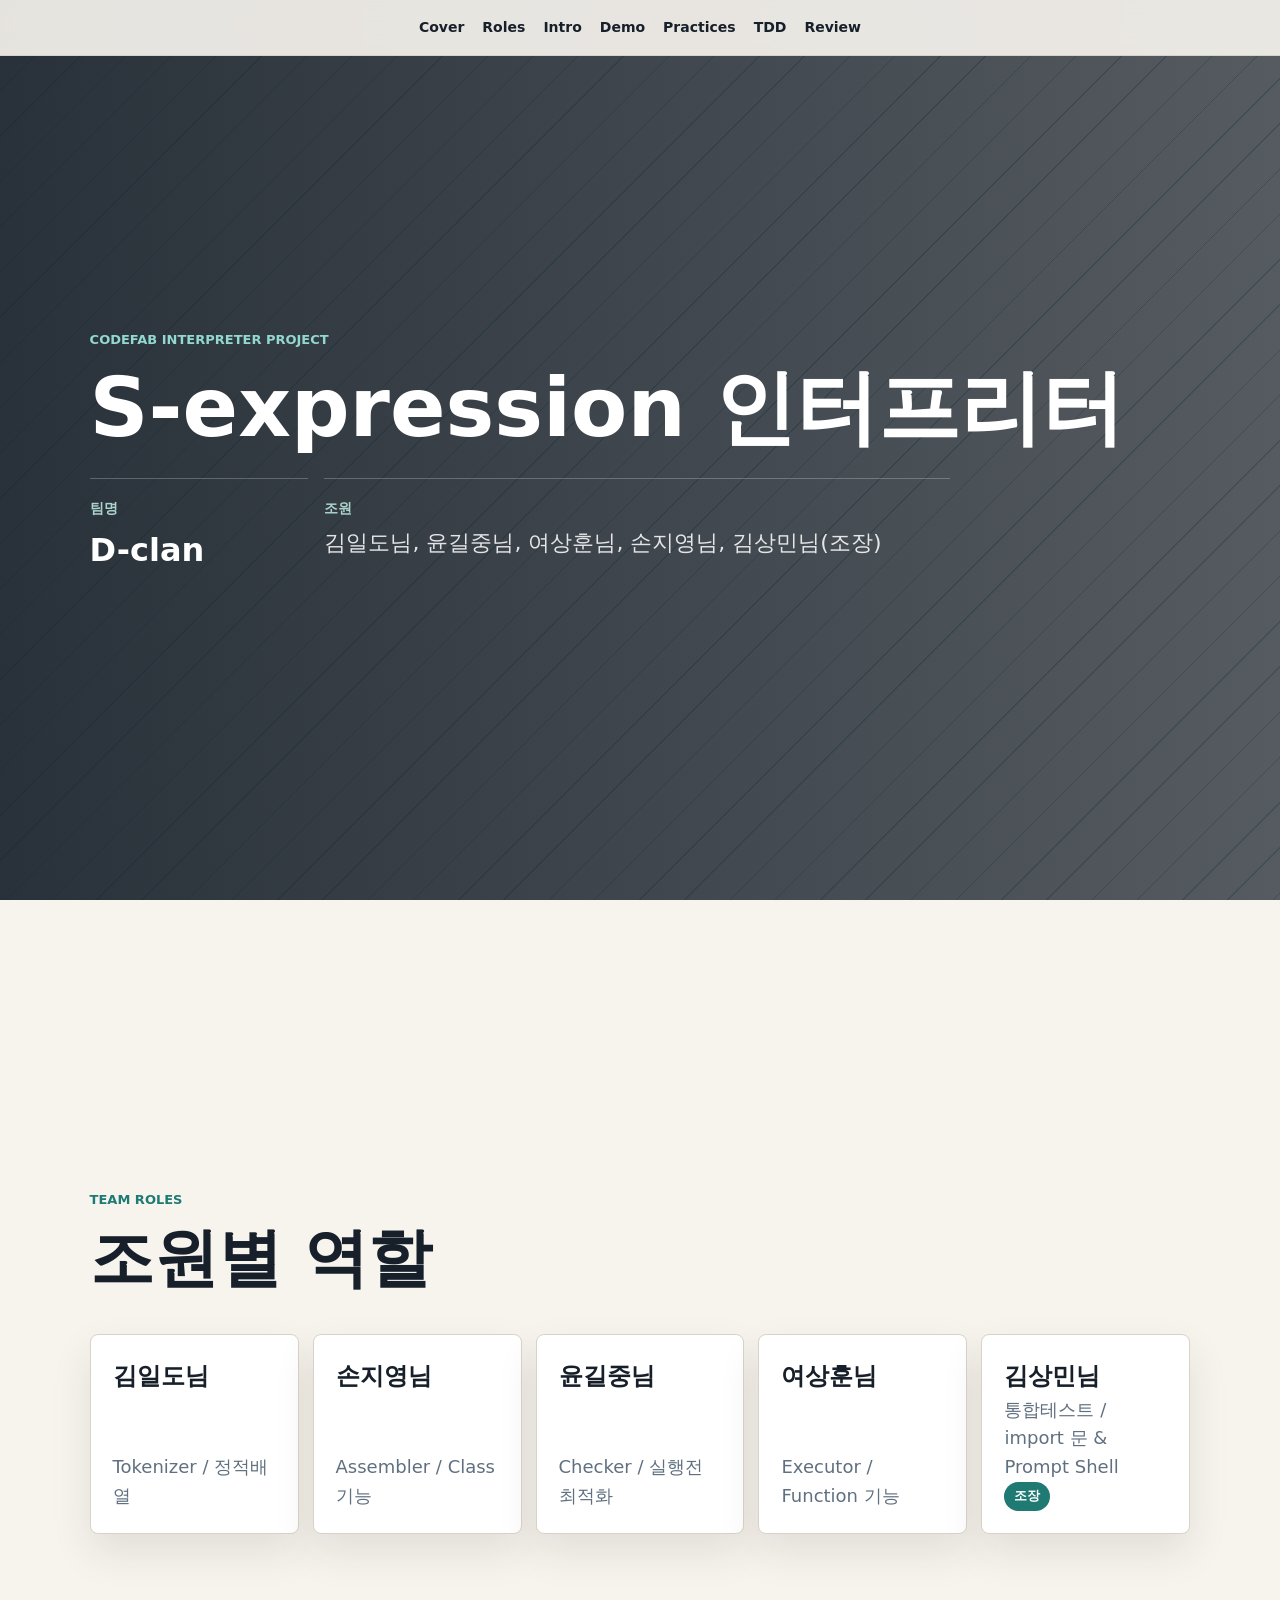
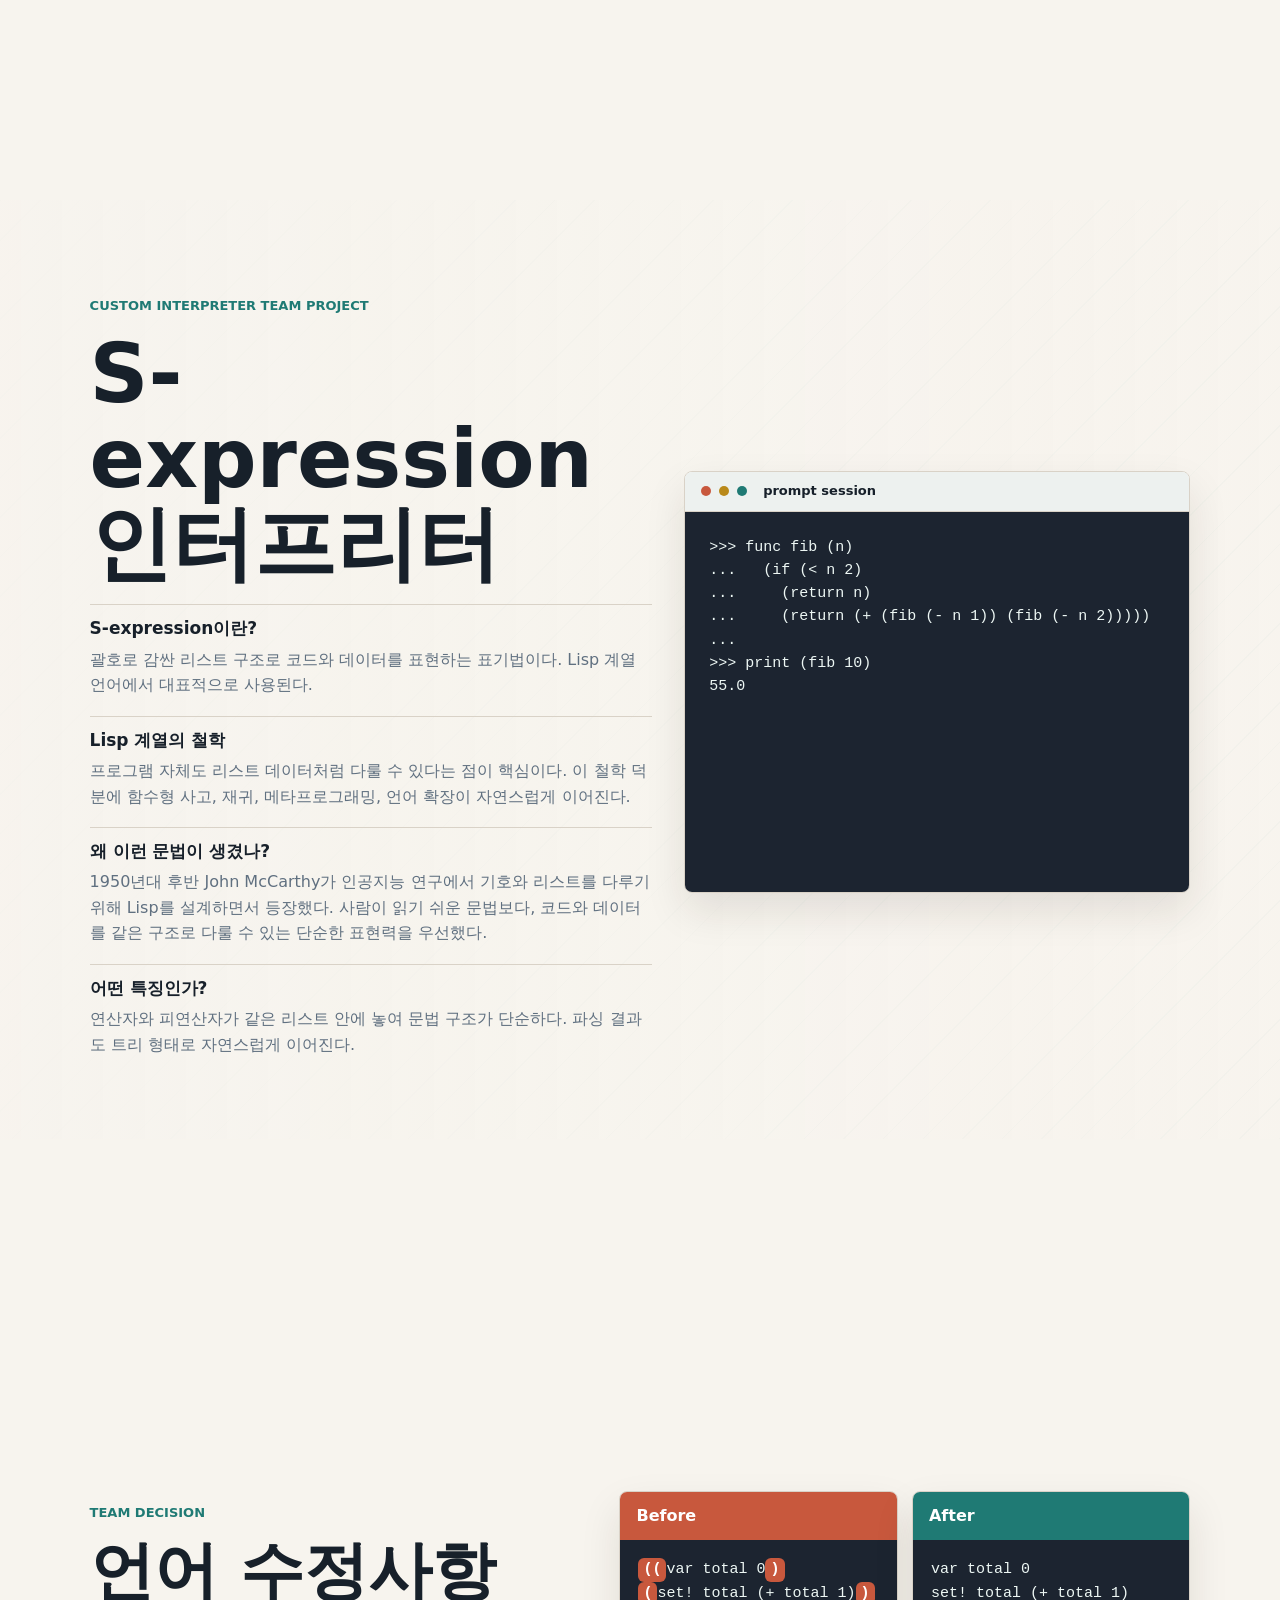
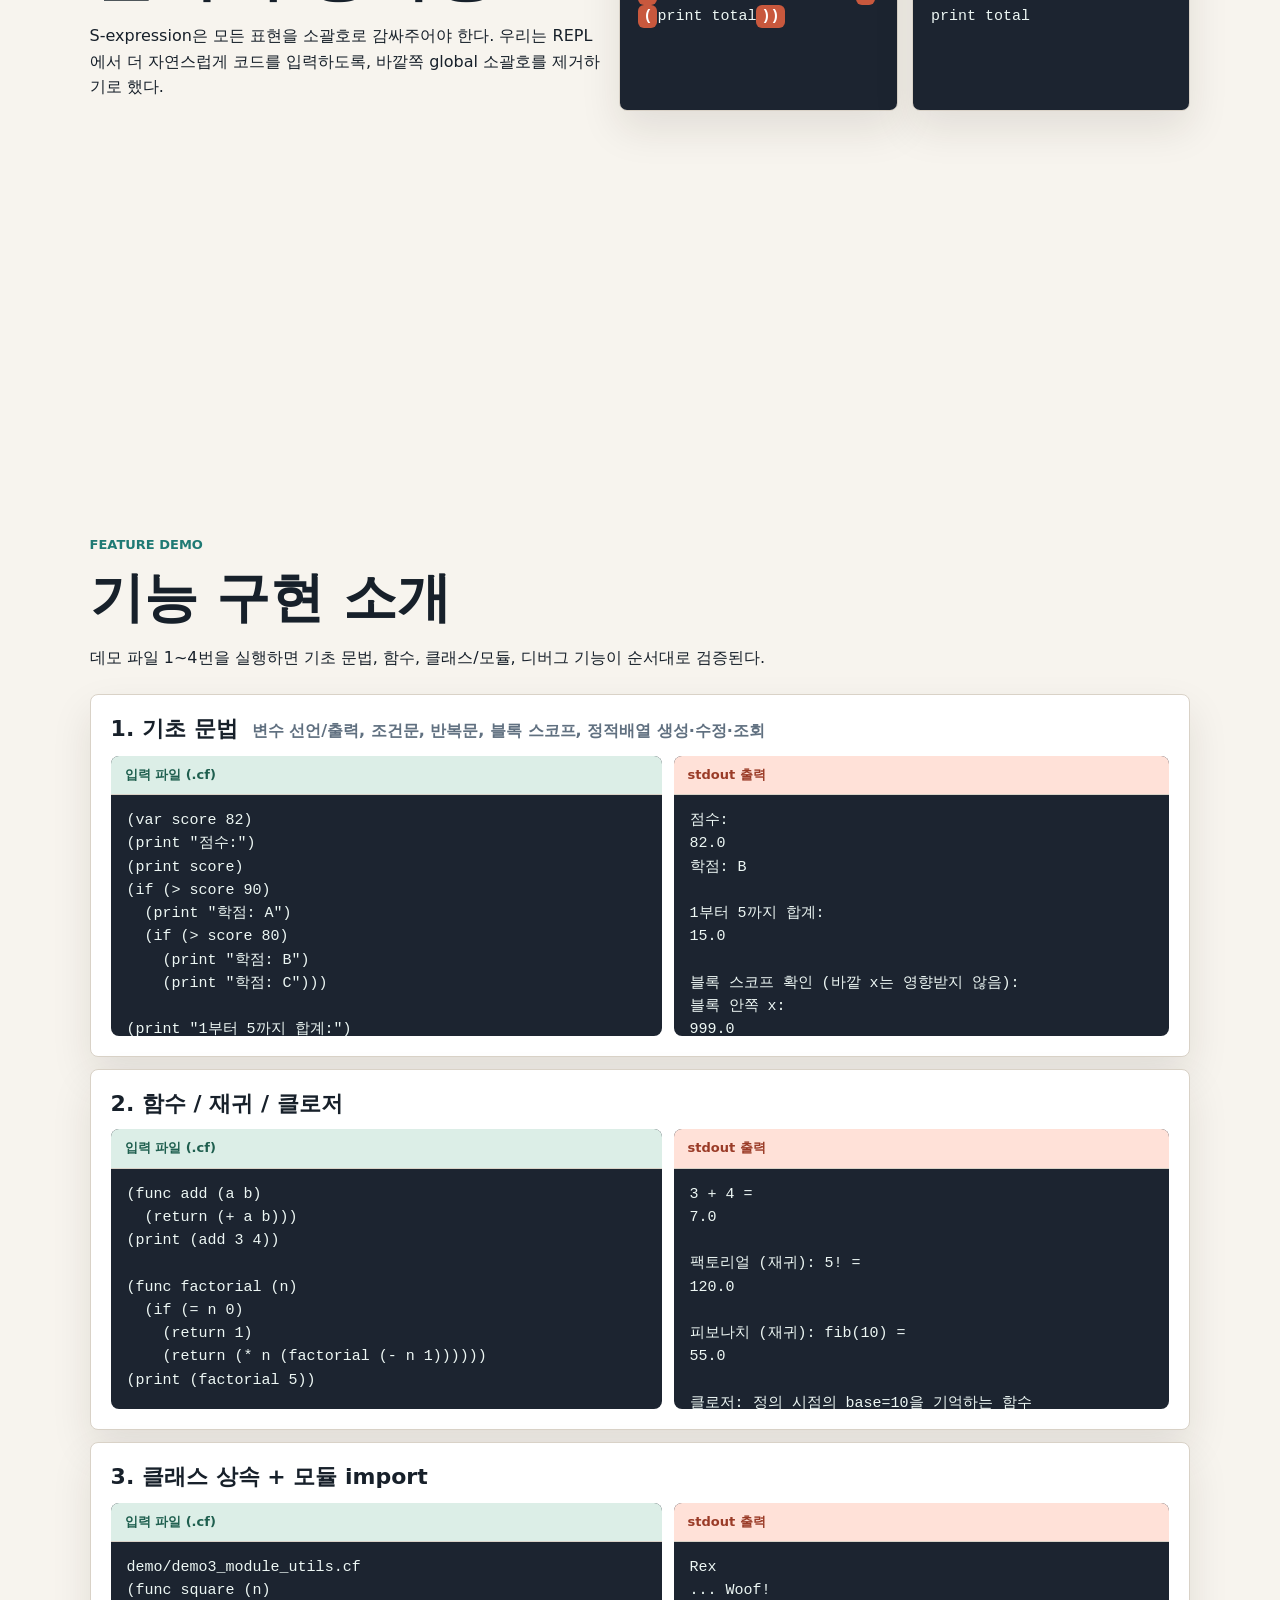
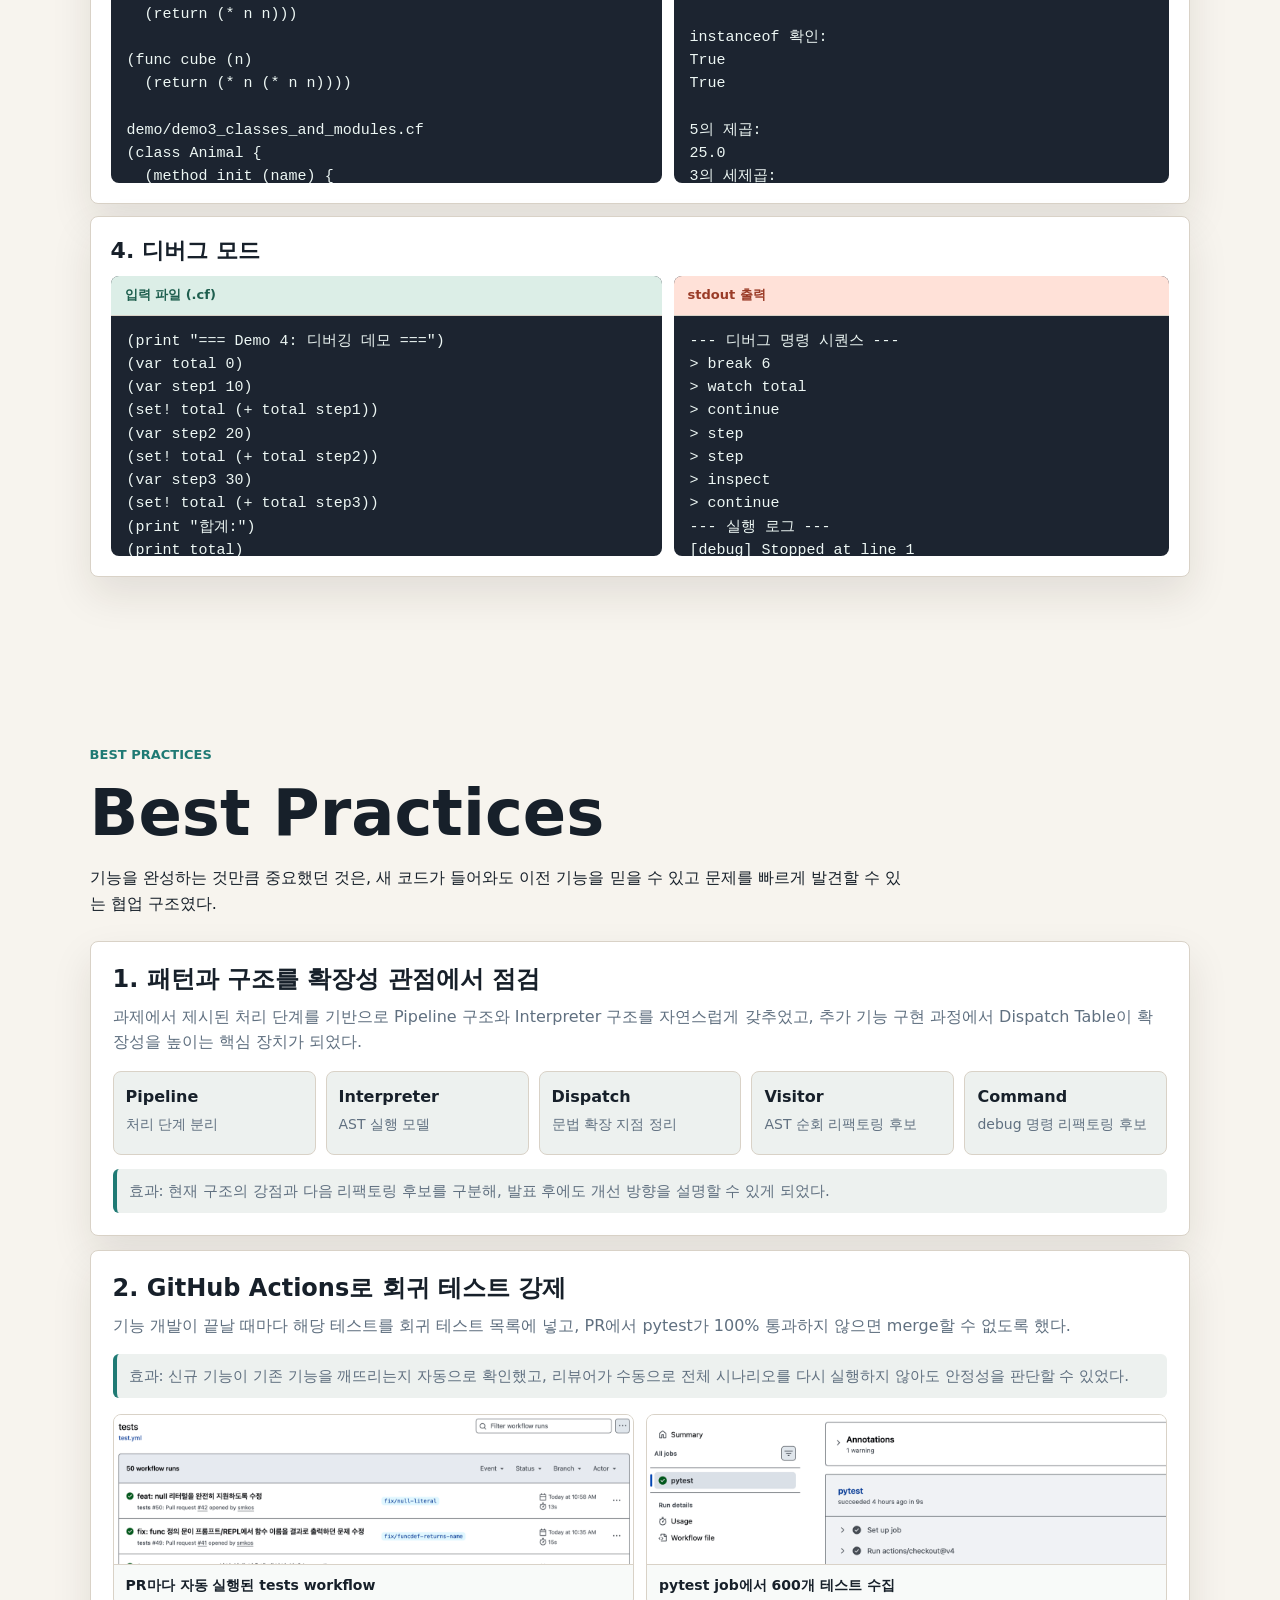
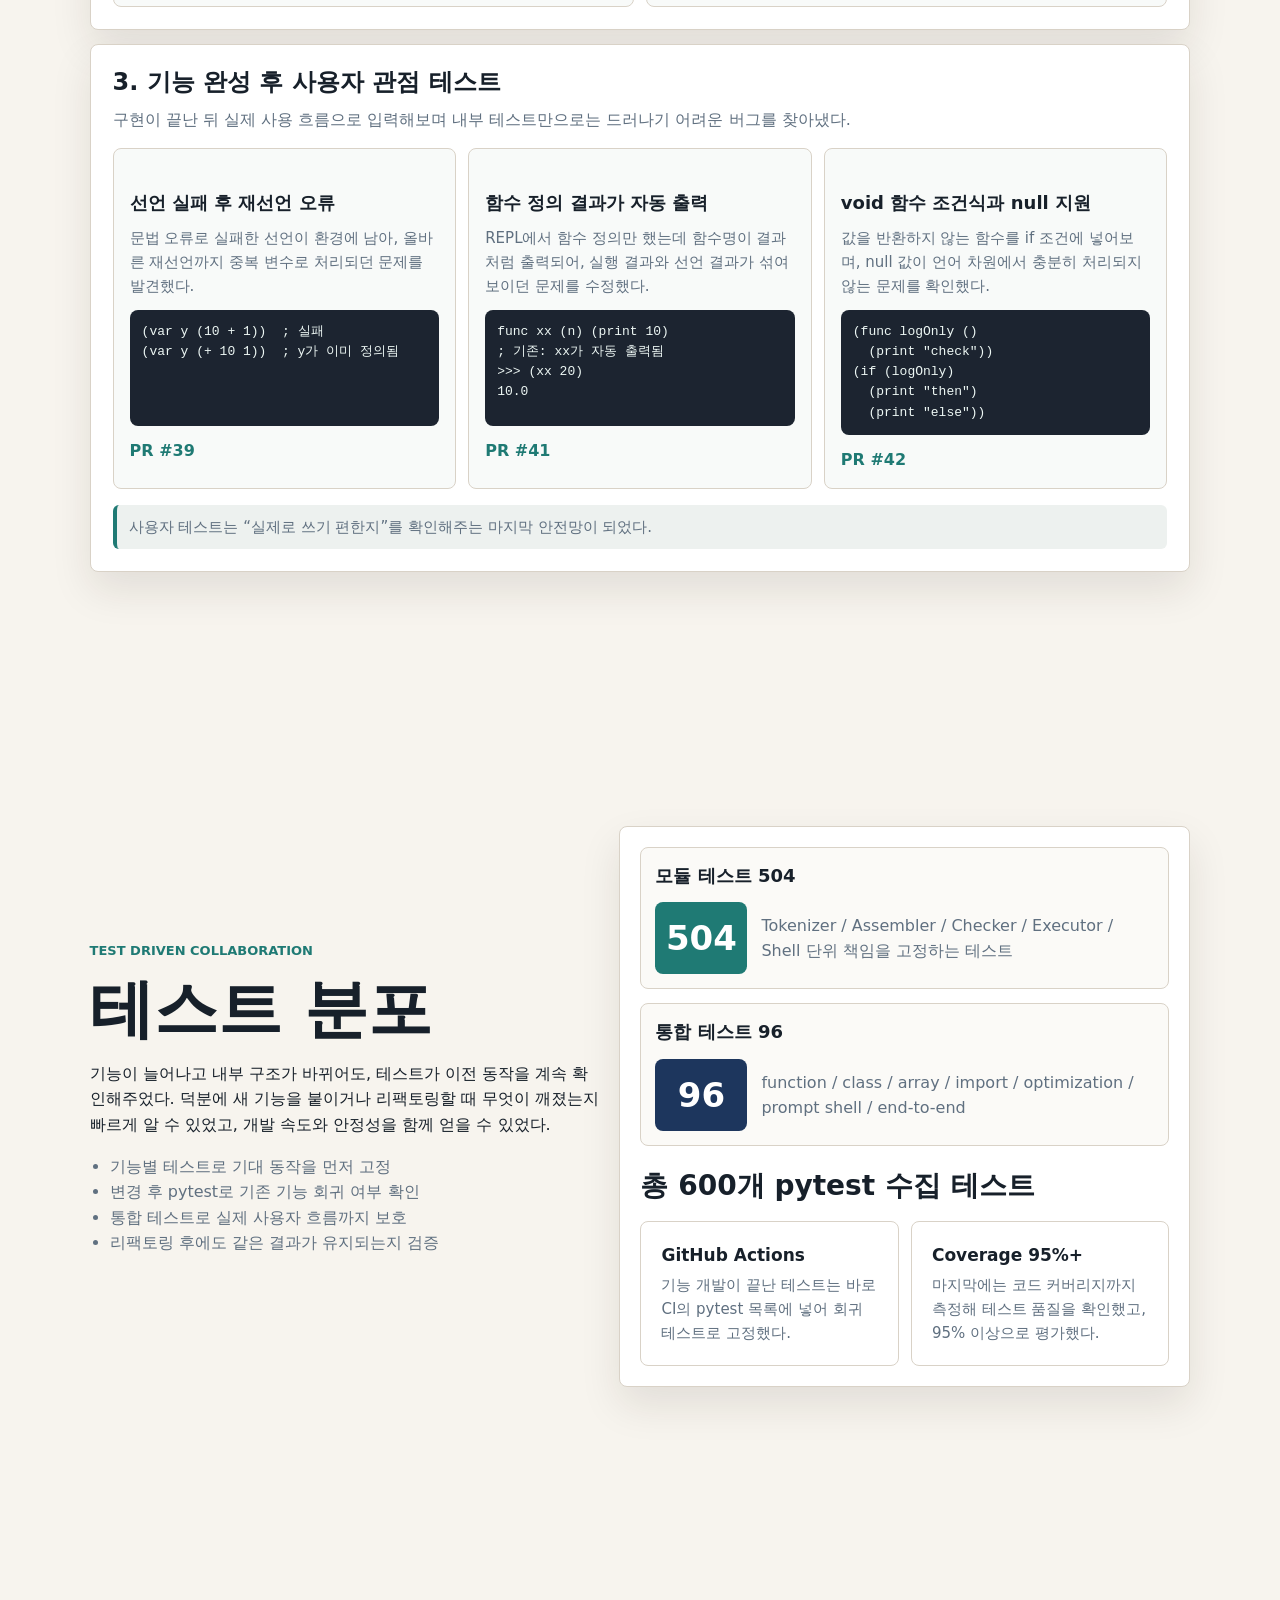
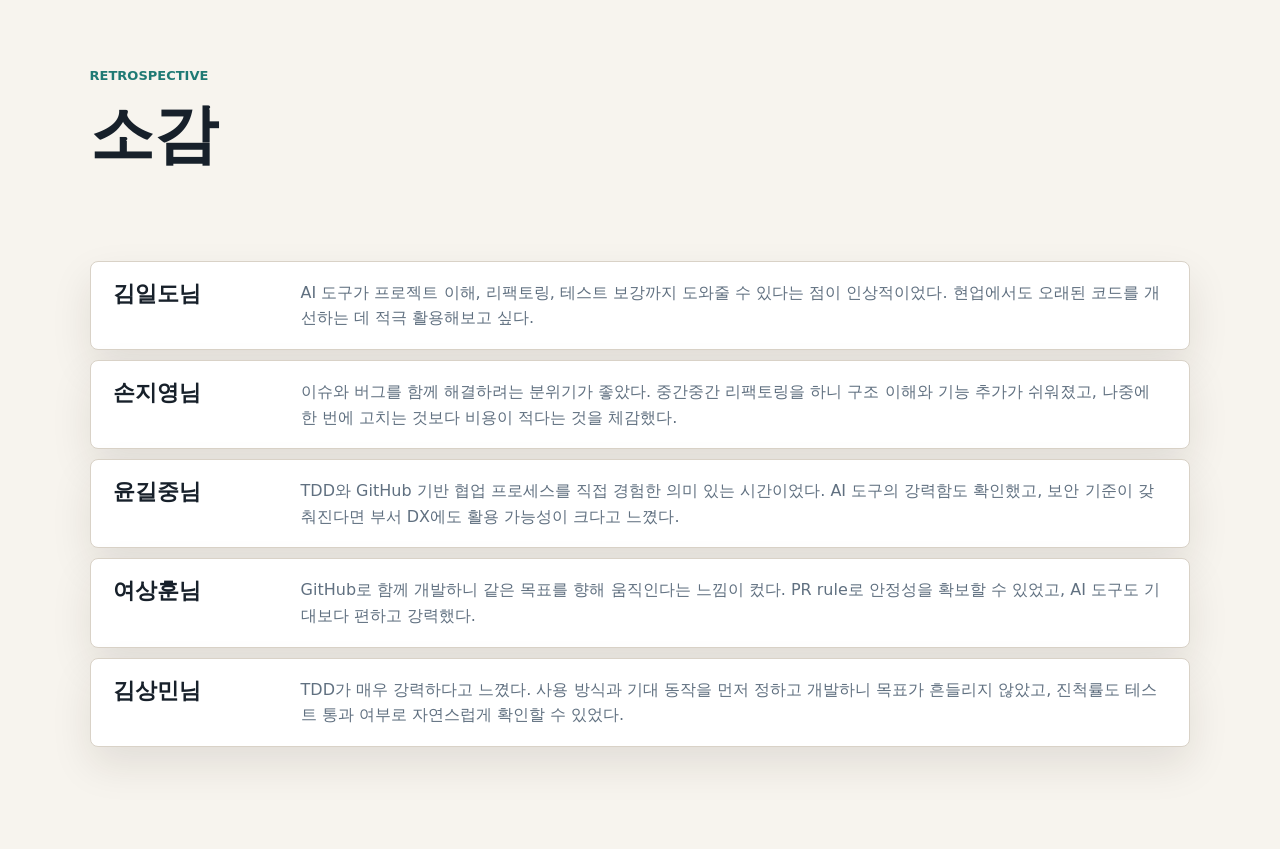
==== docs/index.html @ 7279cc41 "BP 3번. 사용자 테스트 내용 업데이트" ====
<!doctype html>
<html lang="ko">
  <head>
    <meta charset="utf-8" />
    <meta name="viewport" content="width=device-width, initial-scale=1" />
    <title>S-expression 인터프리터</title>
    <link rel="stylesheet" href="./styles.css" />
  </head>
  <body>
    <header class="site-nav" aria-label="presentation navigation">
      <a href="#cover">Cover</a>
      <a href="#roles">Roles</a>
      <a href="#intro">Intro</a>
      <a href="#demo">Demo</a>
      <a href="#refactor">Practices</a>
      <a href="#tdd">TDD</a>
      <a href="#future">Review</a>
    </header>

    <main>
      <section class="cover section" id="cover">
        <div class="cover-copy">
          <p class="eyebrow">CodeFab Interpreter Project</p>
          <h1>S-expression 인터프리터</h1>
          <div class="cover-meta" aria-label="team information">
            <div>
              <span>팀명</span>
              <strong>D-clan</strong>
            </div>
            <div>
              <span>조원</span>
              <p>김일도님, 윤길중님, 여상훈님, 손지영님, 김상민님(조장)</p>
            </div>
          </div>
        </div>
      </section>

      <section class="section roles-section" id="roles">
        <div class="section-heading">
          <p class="eyebrow">Team Roles</p>
          <h2>조원별 역할</h2>
        </div>
        <div class="role-grid" aria-label="team member roles">
          <article>
            <strong>김일도님</strong>
            <p>Tokenizer / 정적배열</p>
          </article>
          <article>
            <strong>손지영님</strong>
            <p>Assembler / Class 기능</p>
          </article>
          <article>
            <strong>윤길중님</strong>
            <p>Checker / 실행전 최적화</p>
          </article>
          <article>
            <strong>여상훈님</strong>
            <p>Executor / Function 기능</p>
          </article>
          <article>
            <strong>김상민님</strong>
            <p>통합테스트 / import 문 &amp; Prompt Shell</p>
            <span>조장</span>
          </article>
        </div>
      </section>

      <section class="hero section" id="intro">
        <div class="hero-copy">
          <p class="eyebrow">Custom Interpreter Team Project</p>
          <h1>S-expression 인터프리터</h1>
          <div class="intro-points" aria-label="S-expression introduction">
            <article>
              <strong>S-expression이란?</strong>
              <p>괄호로 감싼 리스트 구조로 코드와 데이터를 표현하는 표기법이다. Lisp 계열 언어에서 대표적으로 사용된다.</p>
            </article>
            <article>
              <strong>Lisp 계열의 철학</strong>
              <p>프로그램 자체도 리스트 데이터처럼 다룰 수 있다는 점이 핵심이다. 이 철학 덕분에 함수형 사고, 재귀, 메타프로그래밍, 언어 확장이 자연스럽게 이어진다.</p>
            </article>
            <article>
              <strong>왜 이런 문법이 생겼나?</strong>
              <p>1950년대 후반 John McCarthy가 인공지능 연구에서 기호와 리스트를 다루기 위해 Lisp를 설계하면서 등장했다. 사람이 읽기 쉬운 문법보다, 코드와 데이터를 같은 구조로 다룰 수 있는 단순한 표현력을 우선했다.</p>
            </article>
            <article>
              <strong>어떤 특징인가?</strong>
              <p>연산자와 피연산자가 같은 리스트 안에 놓여 문법 구조가 단순하다. 파싱 결과도 트리 형태로 자연스럽게 이어진다.</p>
            </article>
          </div>
        </div>
        <div class="code-stage" aria-label="S-expression code demo">
          <div class="code-window">
            <div class="window-bar">
              <span></span>
              <span></span>
              <span></span>
              <strong>prompt session</strong>
            </div>
            <pre><code>&gt;&gt;&gt; func fib (n)
...   (if (&lt; n 2)
...     (return n)
...     (return (+ (fib (- n 1)) (fib (- n 2)))))
...
&gt;&gt;&gt; print (fib 10)
55.0</code></pre>
          </div>
        </div>
      </section>

      <section class="section split" id="choice">
        <div>
          <p class="eyebrow">Team Decision</p>
          <h2>언어 수정사항</h2>
          <p>
            S-expression은 모든 표현을 소괄호로 감싸주어야 한다.
            우리는 REPL에서 더 자연스럽게 코드를 입력하도록, 바깥쪽 global 소괄호를 제거하기로 했다.
          </p>
        </div>
        <div class="comparison">
          <article class="snippet before">
            <h3>Before</h3>
            <pre><code><span class="global-paren">((</span>var total 0<span class="global-paren">)</span>
<span class="global-paren">(</span>set! total (+ total 1)<span class="global-paren">)</span>
<span class="global-paren">(</span>print total<span class="global-paren">))</span></code></pre>
          </article>
          <article class="snippet after">
            <h3>After</h3>
            <pre><code>var total 0
set! total (+ total 1)
print total</code></pre>
          </article>
        </div>
      </section>

      <section class="section" id="demo">
        <div class="section-heading">
          <p class="eyebrow">Feature Demo</p>
          <h2>기능 구현 소개</h2>
          <p>데모 파일 1~4번을 실행하면 기초 문법, 함수, 클래스/모듈, 디버그 기능이 순서대로 검증된다.</p>
        </div>
        <div class="demo-pairs" aria-label="demo input and output pairs">
          <article>
            <div class="demo-title">
              <h3>1. 기초 문법</h3>
              <p>변수 선언/출력, 조건문, 반복문, 블록 스코프, 정적배열 생성·수정·조회</p>
            </div>
            <div class="io-pair">
              <pre><code>(var score 82)
(print "점수:")
(print score)
(if (&gt; score 90)
  (print "학점: A")
  (if (&gt; score 80)
    (print "학점: B")
    (print "학점: C")))

(print "1부터 5까지 합계:")
(var total 0)
(for i 1 6
  (set! total (+ total i)))
(print total)

(var x 100)
{
  (var x 999)
  (print "블록 안쪽 x:")
  (print x)
}
(print "블록 바깥 x:")
(print x)

(var scores [5])
(set-index! scores 0 90)
(set-index! scores 1 85)
(set-index! scores 2 78)
(set-index! scores 3 92)
(set-index! scores 4 88)

(var sum 0)
(for i 0 5
  (set! sum (+ sum scores[i])))
(print (/ sum 5))</code></pre>
              <pre><code>점수:
82.0
학점: B

1부터 5까지 합계:
15.0

블록 스코프 확인 (바깥 x는 영향받지 않음):
블록 안쪽 x:
999.0
블록 바깥 x:
100.0

배열: 점수 5개의 평균
86.6</code></pre>
            </div>
          </article>
          <article>
            <h3>2. 함수 / 재귀 / 클로저</h3>
            <div class="io-pair">
              <pre><code>(func add (a b)
  (return (+ a b)))
(print (add 3 4))

(func factorial (n)
  (if (= n 0)
    (return 1)
    (return (* n (factorial (- n 1))))))
(print (factorial 5))

(func fib (n)
  (if (&lt; n 2)
    (return n)
    (return (+ (fib (- n 1)) (fib (- n 2))))))
(print (fib 10))

(var base 10)
(func addBase (x)
  (return (+ base x)))
(print (addBase 5))</code></pre>
              <pre><code>3 + 4 =
7.0

팩토리얼 (재귀): 5! =
120.0

피보나치 (재귀): fib(10) =
55.0

클로저: 정의 시점의 base=10을 기억하는 함수
15.0</code></pre>
            </div>
          </article>
          <article>
            <h3>3. 클래스 상속 + 모듈 import</h3>
            <div class="io-pair">
              <pre><code>demo/demo3_module_utils.cf
(func square (n)
  (return (* n n)))

(func cube (n)
  (return (* n (* n n))))

demo/demo3_classes_and_modules.cf
(class Animal {
  (method init (name) {
    (set-field! This name name)
  })
  (method speak () {
    (return "...")
  })
  (method describe () {
    (print (get-field This name))
    (print (This.speak))
  })
})

(class Dog : Animal {
  (method speak () {
    (return (+ (Super.speak) " Woof!"))
  })
})

(var d (Dog "Rex"))
(d.describe)

(print (instanceof d Dog))
(print (instanceof d Animal))

(import "demo/demo3_module_utils.cf" alias util)
(print (util.square 5))
(print (util.cube 3))</code></pre>
              <pre><code>Rex
... Woof!

instanceof 확인:
True
True

5의 제곱:
25.0
3의 세제곱:
27.0</code></pre>
            </div>
          </article>
          <article>
            <h3>4. 디버그 모드</h3>
            <div class="io-pair">
              <pre><code>(print "=== Demo 4: 디버깅 데모 ===")
(var total 0)
(var step1 10)
(set! total (+ total step1))
(var step2 20)
(set! total (+ total step2))
(var step3 30)
(set! total (+ total step3))
(print "합계:")
(print total)</code></pre>
              <pre><code>--- 디버그 명령 시퀀스 ---
&gt; break 6
&gt; watch total
&gt; continue
&gt; step
&gt; step
&gt; inspect
&gt; continue
--- 실행 로그 ---
[debug] Stopped at line 1
[debug] Breakpoint set at line 6
[debug] Watch total: &lt;undefined&gt;
[debug] === Demo 4: 디버깅 데모 ===
[debug] Stopped at line 7
[debug] Watch total: 30.0
[debug] Stopped at line 8
[debug] Watch total: 30.0
[debug] Stopped at line 9
[debug] Watch total: 60.0
[debug] step1 = 10.0
[debug] step2 = 20.0
[debug] step3 = 30.0
[debug] total = 60.0
[debug] 합계:
[debug] 60.0
[debug] Program finished
[debug] Watch total: 60.0</code></pre>
            </div>
          </article>
        </div>
      </section>

      <section class="section" id="refactor">
        <div class="section-heading">
          <p class="eyebrow">Best Practices</p>
          <h2>Best Practices</h2>
          <p>
            기능을 완성하는 것만큼 중요했던 것은, 새 코드가 들어와도 이전
            기능을 믿을 수 있고 문제를 빠르게 발견할 수 있는 협업 구조였다.
          </p>
        </div>

        <div class="practice-grid">
          <article class="practice-item">
            <h3>1. 패턴과 구조를 확장성 관점에서 점검</h3>
            <p>
              과제에서 제시된 처리 단계를 기반으로 Pipeline 구조와 Interpreter
              구조를 자연스럽게 갖추었고, 추가 기능 구현 과정에서 Dispatch Table이
              확장성을 높이는 핵심 장치가 되었다.
            </p>
            <div class="pattern-summary">
              <span><strong>Pipeline</strong> 처리 단계 분리</span>
              <span><strong>Interpreter</strong> AST 실행 모델</span>
              <span><strong>Dispatch</strong> 문법 확장 지점 정리</span>
              <span><strong>Visitor</strong> AST 순회 리팩토링 후보</span>
              <span><strong>Command</strong> debug 명령 리팩토링 후보</span>
            </div>
            <p class="impact">효과: 현재 구조의 강점과 다음 리팩토링 후보를 구분해, 발표 후에도 개선 방향을 설명할 수 있게 되었다.</p>
          </article>

          <article class="practice-item">
            <h3>2. GitHub Actions로 회귀 테스트 강제</h3>
            <p>
              기능 개발이 끝날 때마다 해당 테스트를 회귀 테스트 목록에 넣고,
              PR에서 pytest가 100% 통과하지 않으면 merge할 수 없도록 했다.
            </p>
            <p class="impact">효과: 신규 기능이 기존 기능을 깨뜨리는지 자동으로 확인했고, 리뷰어가 수동으로 전체 시나리오를 다시 실행하지 않아도 안정성을 판단할 수 있었다.</p>
            <div class="evidence-strip" aria-label="GitHub Actions regression test evidence">
              <figure>
                <img src="assets/github-actions-runs.png" alt="GitHub Actions workflow runs passed for recent pull requests">
                <figcaption>PR마다 자동 실행된 tests workflow</figcaption>
              </figure>
              <figure>
                <img src="assets/github-actions-pytest.png" alt="GitHub Actions pytest job succeeded and collected 600 tests">
                <figcaption>pytest job에서 600개 테스트 수집</figcaption>
              </figure>
            </div>
          </article>

          <article class="practice-item">
            <h3>3. 기능 완성 후 사용자 관점 테스트</h3>
            <p>
              구현이 끝난 뒤 실제 사용 흐름으로 입력해보며 내부 테스트만으로는
              드러나기 어려운 버그를 찾아냈다.
            </p>
            <div class="bug-case-grid">
              <article class="bug-case">
                <h4>선언 실패 후 재선언 오류</h4>
                <p>문법 오류로 실패한 선언이 환경에 남아, 올바른 재선언까지 중복 변수로 처리되던 문제를 발견했다.</p>
                <pre><code>(var y (10 + 1))  ; 실패
(var y (+ 10 1))  ; y가 이미 정의됨</code></pre>
                <a href="https://github.com/americanoshot5/custom_interpreter_d_clan/pull/39" target="_blank" rel="noreferrer">PR #39</a>
              </article>
              <article class="bug-case">
                <h4>함수 정의 결과가 자동 출력</h4>
                <p>REPL에서 함수 정의만 했는데 함수명이 결과처럼 출력되어, 실행 결과와 선언 결과가 섞여 보이던 문제를 수정했다.</p>
                <pre><code>func xx (n) (print 10)
; 기존: xx가 자동 출력됨
&gt;&gt;&gt; (xx 20)
10.0</code></pre>
                <a href="https://github.com/americanoshot5/custom_interpreter_d_clan/pull/41" target="_blank" rel="noreferrer">PR #41</a>
              </article>
              <article class="bug-case">
                <h4>void 함수 조건식과 null 지원</h4>
                <p>값을 반환하지 않는 함수를 if 조건에 넣어보며, null 값이 언어 차원에서 충분히 처리되지 않는 문제를 확인했다.</p>
                <pre><code>(func logOnly ()
  (print "check"))
(if (logOnly)
  (print "then")
  (print "else"))</code></pre>
                <a href="https://github.com/americanoshot5/custom_interpreter_d_clan/pull/42" target="_blank" rel="noreferrer">PR #42</a>
              </article>
            </div>
            <p class="impact">사용자 테스트는 “실제로 쓰기 편한지”를 확인해주는 마지막 안전망이 되었다.</p>
          </article>
        </div>
      </section>

      <section class="section split" id="tdd">
        <div>
          <p class="eyebrow">Test Driven Collaboration</p>
          <h2>테스트 분포</h2>
          <p>
            기능이 늘어나고 내부 구조가 바뀌어도, 테스트가 이전 동작을 계속
            확인해주었다. 덕분에 새 기능을 붙이거나 리팩토링할 때 무엇이
            깨졌는지 빠르게 알 수 있었고, 개발 속도와 안정성을 함께 얻을 수 있었다.
          </p>
          <ul class="plain-list">
            <li>기능별 테스트로 기대 동작을 먼저 고정</li>
            <li>변경 후 pytest로 기존 기능 회귀 여부 확인</li>
            <li>통합 테스트로 실제 사용자 흐름까지 보호</li>
            <li>리팩토링 후에도 같은 결과가 유지되는지 검증</li>
          </ul>
        </div>
        <div class="test-panel">
          <div class="test-groups">
            <section>
              <h4>모듈 테스트 504</h4>
              <div class="summary-total module-total">
                <strong>504</strong>
                <span>Tokenizer / Assembler / Checker / Executor / Shell 단위 책임을 고정하는 테스트</span>
              </div>
            </section>
            <section>
              <h4>통합 테스트 96</h4>
              <div class="summary-total integration-total">
                <strong>96</strong>
                <span>function / class / array / import / optimization / prompt shell / end-to-end</span>
              </div>
            </section>
          </div>
          <p class="metric">총 600개 pytest 수집 테스트</p>
          <div class="quality-grid">
            <article>
              <strong>GitHub Actions</strong>
              <p>기능 개발이 끝난 테스트는 바로 CI의 pytest 목록에 넣어 회귀 테스트로 고정했다.</p>
            </article>
            <article>
              <strong>Coverage 95%+</strong>
              <p>마지막에는 코드 커버리지까지 측정해 테스트 품질을 확인했고, 95% 이상으로 평가했다.</p>
            </article>
          </div>
        </div>
      </section>

      <section class="section" id="future">
        <div class="section-heading">
          <p class="eyebrow">Retrospective</p>
          <h2>소감</h2>
        </div>
        <div class="reflection-grid">
          <article>
            <h3>김일도님</h3>
            <p>AI 도구가 프로젝트 이해, 리팩토링, 테스트 보강까지 도와줄 수 있다는 점이 인상적이었다. 현업에서도 오래된 코드를 개선하는 데 적극 활용해보고 싶다.</p>
          </article>
          <article>
            <h3>손지영님</h3>
            <p>이슈와 버그를 함께 해결하려는 분위기가 좋았다. 중간중간 리팩토링을 하니 구조 이해와 기능 추가가 쉬워졌고, 나중에 한 번에 고치는 것보다 비용이 적다는 것을 체감했다.</p>
          </article>
          <article>
            <h3>윤길중님</h3>
            <p>TDD와 GitHub 기반 협업 프로세스를 직접 경험한 의미 있는 시간이었다. AI 도구의 강력함도 확인했고, 보안 기준이 갖춰진다면 부서 DX에도 활용 가능성이 크다고 느꼈다.</p>
          </article>
          <article>
            <h3>여상훈님</h3>
            <p>GitHub로 함께 개발하니 같은 목표를 향해 움직인다는 느낌이 컸다. PR rule로 안정성을 확보할 수 있었고, AI 도구도 기대보다 편하고 강력했다.</p>
          </article>
          <article class="lead-reflection">
            <h3>김상민님</h3>
            <p>TDD가 매우 강력하다고 느꼈다. 사용 방식과 기대 동작을 먼저 정하고 개발하니 목표가 흔들리지 않았고, 진척률도 테스트 통과 여부로 자연스럽게 확인할 수 있었다.</p>
          </article>
        </div>
      </section>
    </main>
  </body>
</html>
---- docs/styles.css ----
:root {
  color-scheme: light;
  --ink: #17202a;
  --muted: #607080;
  --paper: #f7f4ee;
  --surface: #ffffff;
  --line: #d9d2c7;
  --teal: #1f7a74;
  --coral: #c8583d;
  --gold: #b98919;
  --navy: #1d365d;
  --code: #1c2430;
}

* {
  box-sizing: border-box;
}

html {
  scroll-behavior: smooth;
}

body {
  margin: 0;
  color: var(--ink);
  background: var(--paper);
  font-family: Inter, ui-sans-serif, system-ui, -apple-system, BlinkMacSystemFont, "Segoe UI", sans-serif;
  line-height: 1.6;
}

.site-nav {
  position: fixed;
  top: 0;
  left: 0;
  right: 0;
  z-index: 10;
  display: flex;
  gap: 18px;
  align-items: center;
  justify-content: center;
  min-height: 56px;
  padding: 10px 18px;
  background: rgba(247, 244, 238, 0.92);
  border-bottom: 1px solid var(--line);
  backdrop-filter: blur(10px);
}

.site-nav a {
  color: var(--ink);
  font-size: 14px;
  font-weight: 700;
  text-decoration: none;
}

.section {
  min-height: 100vh;
  padding: 96px max(28px, 7vw) 72px;
  display: grid;
  align-items: center;
  row-gap: 14px;
}

.cover {
  background:
    linear-gradient(90deg, rgba(23, 32, 42, 0.92), rgba(23, 32, 42, 0.72)),
    repeating-linear-gradient(135deg, rgba(31, 122, 116, 0.35) 0 1px, transparent 1px 32px);
  color: #fff;
}

.cover .eyebrow {
  color: #92d8d0;
}

.cover-copy {
  max-width: 1120px;
}

.cover h1 {
  max-width: 1120px;
  margin-bottom: 28px;
}

.cover-meta {
  display: grid;
  grid-template-columns: minmax(180px, 0.35fr) minmax(320px, 1fr);
  gap: 16px;
  max-width: 860px;
}

.cover-meta div {
  padding: 18px 0;
  border-top: 1px solid rgba(255, 255, 255, 0.24);
}

.cover-meta span {
  display: block;
  margin-bottom: 6px;
  color: #acd4cd;
  font-size: 14px;
  font-weight: 800;
}

.cover-meta strong {
  font-size: 32px;
}

.cover-meta p {
  margin-bottom: 0;
  color: rgba(255, 255, 255, 0.86);
  font-size: 22px;
}

.hero {
  grid-template-columns: minmax(0, 1fr) minmax(320px, 0.9fr);
  gap: 32px;
  background:
    linear-gradient(90deg, rgba(247, 244, 238, 0.94), rgba(247, 244, 238, 0.82)),
    repeating-linear-gradient(135deg, rgba(31, 122, 116, 0.12) 0 1px, transparent 1px 28px);
}

.hero-copy {
  max-width: 760px;
}

.eyebrow {
  margin: 0 0 14px;
  color: var(--teal);
  font-size: 13px;
  font-weight: 800;
  letter-spacing: 0;
  text-transform: uppercase;
}

h1,
h2,
h3,
p {
  margin-top: 0;
}

h1 {
  max-width: 820px;
  margin-bottom: 18px;
  font-size: clamp(44px, 6.4vw, 88px);
  line-height: 1.04;
  letter-spacing: 0;
  word-break: keep-all;
  overflow-wrap: normal;
}

h2 {
  margin-bottom: 18px;
  font-size: clamp(34px, 5vw, 64px);
  line-height: 1.05;
  letter-spacing: 0;
  word-break: keep-all;
  overflow-wrap: normal;
}

h3 {
  margin-bottom: 10px;
  font-size: 22px;
  line-height: 1.25;
}

.lead {
  max-width: 720px;
  color: var(--muted);
  font-size: 22px;
}

.intro-points {
  display: grid;
  gap: 8px;
}

.intro-points article {
  padding: 10px 0;
  border-top: 1px solid var(--line);
}

.intro-points strong,
.quality-grid strong {
  display: block;
  margin-bottom: 4px;
  font-size: 17px;
}

.intro-points p {
  margin-bottom: 0;
  color: var(--muted);
}

.code-stage {
  min-width: 0;
}

.code-window,
.snippet,
.refactor-item,
.test-panel,
.lesson-grid article,
.practice-item,
.reflection-grid article,
.role-grid article,
.demo-flow div,
.demo-pairs article,
.quality-grid article {
  background: var(--surface);
  border: 1px solid var(--line);
  border-radius: 8px;
  box-shadow: 0 18px 40px rgba(41, 33, 24, 0.1);
}

.code-window {
  overflow: hidden;
}

.window-bar {
  display: flex;
  gap: 8px;
  align-items: center;
  min-height: 40px;
  padding: 0 16px;
  background: #edf1ef;
  border-bottom: 1px solid var(--line);
}

.window-bar span {
  width: 10px;
  height: 10px;
  border-radius: 50%;
  background: var(--coral);
}

.window-bar span:nth-child(2) {
  background: var(--gold);
}

.window-bar span:nth-child(3) {
  background: var(--teal);
}

.window-bar strong {
  margin-left: 8px;
  font-size: 13px;
}

pre {
  margin: 0;
  overflow-x: auto;
  background: var(--code);
  color: #edf7f4;
  font-size: 15px;
  line-height: 1.55;
}

code {
  font-family: "SFMono-Regular", Consolas, "Liberation Mono", monospace;
}

.code-window pre {
  min-height: 380px;
  padding: 24px;
}

.split {
  grid-template-columns: minmax(0, 0.9fr) minmax(360px, 1fr);
  gap: 16px;
}

.split > div:first-child,
.section-heading {
  max-width: 820px;
}

.split > div:first-child p:last-child,
.section-heading p:last-child {
  margin-bottom: 0;
}

.comparison {
  display: grid;
  grid-template-columns: 1fr 1fr;
  gap: 14px;
  min-width: 0;
}

.snippet {
  overflow: hidden;
}

.snippet h3 {
  margin: 0;
  padding: 14px 16px;
  color: #fff;
  font-size: 16px;
}

.snippet.before h3 {
  background: var(--coral);
}

.snippet.after h3 {
  background: var(--teal);
}

.global-paren {
  display: inline-block;
  padding: 0 5px;
  color: #fff;
  background: var(--coral);
  border-radius: 6px;
  font-weight: 800;
}

.snippet pre {
  min-height: 170px;
  padding: 18px;
}

.section-heading {
  margin-bottom: 10px;
}

#demo .section-heading {
  max-width: none;
}

#demo h2 {
  white-space: nowrap;
  font-size: clamp(34px, 4.2vw, 58px);
}

.roles-section {
  align-content: center;
}

.role-grid {
  display: grid;
  grid-template-columns: repeat(5, minmax(0, 1fr));
  gap: 14px;
}

.role-grid article {
  min-height: 190px;
  padding: 22px;
  display: flex;
  flex-direction: column;
  justify-content: space-between;
}

.role-grid strong {
  display: block;
  font-size: 24px;
}

.role-grid p {
  margin-bottom: 0;
  color: var(--muted);
  font-size: 18px;
}

.role-grid span {
  align-self: flex-start;
  padding: 4px 10px;
  color: #fff;
  background: var(--teal);
  border-radius: 999px;
  font-size: 13px;
  font-weight: 800;
}

.demo-flow,
.lesson-grid {
  display: grid;
  grid-template-columns: repeat(4, minmax(0, 1fr));
  gap: 14px;
}

.demo-flow div,
.lesson-grid article,
.refactor-item,
.test-panel,
.demo-pairs article,
.quality-grid article {
  padding: 20px;
}

.demo-flow span {
  display: inline-grid;
  place-items: center;
  width: 36px;
  height: 36px;
  margin-bottom: 18px;
  color: #fff;
  background: var(--navy);
  border-radius: 50%;
  font-weight: 800;
}

.demo-flow strong {
  display: block;
  margin-bottom: 8px;
  font-size: 22px;
}

.demo-pairs {
  display: grid;
  gap: 12px;
}

.demo-pairs h3 {
  margin-bottom: 12px;
}

.demo-title {
  display: flex;
  align-items: baseline;
  gap: 14px;
  flex-wrap: wrap;
  margin-bottom: 12px;
}

.demo-title h3,
.demo-title p {
  margin-bottom: 0;
}

.demo-title p {
  color: var(--muted);
  font-size: 16px;
  font-weight: 700;
}

.io-pair {
  display: grid;
  grid-template-columns: minmax(0, 1fr) minmax(0, 0.9fr);
  gap: 12px;
}

.io-pair pre {
  position: relative;
  min-height: 168px;
  max-height: 280px;
  padding: 0 16px 16px;
  overflow: auto;
  border-radius: 8px;
}

.io-pair pre::before {
  position: sticky;
  top: 0;
  z-index: 2;
  display: block;
  margin: 0 -16px 14px;
  padding: 9px 14px;
  border-bottom: 1px solid var(--line);
  color: var(--ink);
  font-family: Inter, ui-sans-serif, system-ui, -apple-system, BlinkMacSystemFont, "Segoe UI", sans-serif;
  font-size: 13px;
  font-weight: 800;
}

.io-pair pre:first-child::before {
  content: "입력 파일 (.cf)";
  background: #dceee7;
  color: #1f5f4f;
}

.io-pair pre:last-child::before {
  content: "stdout 출력";
  background: #ffe1d8;
  color: #9a3b27;
}

.refactor-grid {
  display: grid;
  gap: 14px;
}

.practice-grid {
  display: grid;
  gap: 14px;
}

.practice-item {
  padding: 22px;
}

.practice-item h3 {
  font-size: 24px;
}

.practice-item p {
  color: var(--muted);
}

.practice-list {
  margin: 12px 0;
  padding-left: 20px;
  color: var(--ink);
}

.practice-list li {
  margin-bottom: 6px;
}

.evidence-strip {
  display: grid;
  grid-template-columns: repeat(2, minmax(0, 1fr));
  gap: 12px;
  margin-top: 16px;
}

.evidence-strip figure {
  margin: 0;
  overflow: hidden;
  background: #f8faf9;
  border: 1px solid var(--line);
  border-radius: 8px;
}

.evidence-strip img {
  display: block;
  width: 100%;
  height: 150px;
  object-fit: cover;
  object-position: top left;
  border-bottom: 1px solid var(--line);
}

.evidence-strip figcaption {
  padding: 9px 12px;
  color: var(--ink);
  font-size: 14px;
  font-weight: 800;
}

.bug-case-grid {
  display: grid;
  grid-template-columns: repeat(3, minmax(0, 1fr));
  gap: 12px;
  margin: 16px 0;
}

.bug-case {
  padding: 16px;
  background: #f8faf9;
  border: 1px solid var(--line);
  border-radius: 8px;
}

.bug-case h4 {
  margin-bottom: 8px;
  font-size: 18px;
}

.bug-case p {
  margin-bottom: 12px;
  font-size: 15px;
}

.bug-case pre {
  min-height: 116px;
  margin-bottom: 12px;
  padding: 12px;
  border-radius: 8px;
  font-size: 13px;
}

.bug-case a {
  display: inline-block;
  color: var(--teal);
  font-weight: 800;
  text-decoration: none;
}

.bug-case a:hover {
  text-decoration: underline;
}

.pattern-summary {
  display: grid;
  grid-template-columns: repeat(5, minmax(0, 1fr));
  gap: 10px;
  margin: 14px 0;
}

.pattern-summary span {
  min-height: 84px;
  padding: 12px;
  background: #edf1ef;
  border: 1px solid var(--line);
  border-radius: 8px;
  color: var(--muted);
  font-size: 14px;
}

.pattern-summary strong {
  display: block;
  margin-bottom: 4px;
  color: var(--ink);
  font-size: 16px;
}

.refactor-item {
  display: grid;
  grid-template-columns: minmax(260px, 0.7fr) minmax(360px, 1.3fr);
  gap: 10px 16px;
  align-items: start;
}

.refactor-item h3,
.refactor-item p:not(.impact) {
  grid-column: 1;
}

.refactor-item .comparison {
  grid-column: 2;
  grid-row: 1 / span 3;
}

.impact {
  grid-column: 1;
  margin: 4px 0 0;
  padding: 10px 12px;
  color: var(--ink);
  background: #edf1ef;
  border-left: 4px solid var(--teal);
  border-radius: 6px;
  font-size: 15px;
}

.comparison.compact pre {
  min-height: 160px;
  padding: 18px;
  border-radius: 8px;
}

.plain-list {
  padding-left: 20px;
  color: var(--muted);
}

.test-panel h3 {
  margin-bottom: 14px;
}

.test-groups {
  display: grid;
  gap: 14px;
}

.test-groups section {
  padding: 14px;
  background: #fbfaf7;
  border: 1px solid var(--line);
  border-radius: 8px;
}

.test-groups h4 {
  margin: 0 0 12px;
  font-size: 18px;
}

.bar-row {
  display: grid;
  grid-template-columns: 110px 1fr 48px;
  gap: 12px;
  align-items: center;
  margin-bottom: 10px;
}

.bar {
  height: 16px;
  overflow: hidden;
  background: #e7e0d5;
  border-radius: 999px;
}

.bar i {
  display: block;
  height: 100%;
  background: var(--teal);
}

.bar-row:nth-of-type(2n) .bar i {
  background: var(--coral);
}

.summary-total {
  display: grid;
  grid-template-columns: 92px 1fr;
  gap: 14px;
  align-items: center;
}

.summary-total strong {
  display: grid;
  place-items: center;
  min-height: 72px;
  color: #fff;
  border-radius: 8px;
  font-size: 34px;
}

.module-total strong {
  background: var(--teal);
}

.integration-total strong {
  background: var(--navy);
}

.summary-total span {
  color: var(--muted);
}

.metric {
  margin: 18px 0 12px;
  font-size: 28px;
  font-weight: 800;
}

.note,
.demo-flow p,
.lesson-grid p,
.refactor-item p:not(.impact),
.quality-grid p {
  color: var(--muted);
}

.quality-grid {
  display: grid;
  grid-template-columns: 1fr 1fr;
  gap: 12px;
}

.quality-grid article {
  box-shadow: none;
}

.quality-grid p {
  margin-bottom: 0;
  font-size: 15px;
}

.lesson-grid {
  grid-template-columns: repeat(3, minmax(0, 1fr));
  gap: 12px;
}

.reflection-grid {
  display: grid;
  grid-template-columns: 1fr;
  gap: 10px;
}

.reflection-grid article {
  min-height: 0;
  padding: 18px 22px;
  display: grid;
  grid-template-columns: 170px 1fr;
  gap: 18px;
  align-items: start;
}

.reflection-grid h3 {
  margin-bottom: 0;
}

.reflection-grid p {
  margin-bottom: 0;
  color: var(--muted);
}

.reflection-placeholder {
  min-height: 120px;
  border-top: 1px solid var(--line);
  padding-top: 16px;
}

.lead-reflection {
  border-color: rgba(31, 122, 116, 0.55);
}

@media (max-width: 980px) {
  .hero,
  .split,
  .refactor-item {
    grid-template-columns: 1fr;
  }

  .refactor-item h3,
  .refactor-item p,
  .refactor-item .comparison {
    grid-column: auto;
    grid-row: auto;
  }

  .demo-flow,
  .role-grid,
  .lesson-grid,
  .bug-case-grid,
  .evidence-strip,
  .quality-grid {
    grid-template-columns: repeat(2, minmax(0, 1fr));
  }

  .pattern-summary {
    grid-template-columns: repeat(2, minmax(0, 1fr));
  }
}

@media (max-width: 680px) {
  .site-nav {
    justify-content: flex-start;
    overflow-x: auto;
  }

  .section {
    padding: 84px 18px 54px;
  }

  .comparison,
  .demo-flow,
  .cover-meta,
  .role-grid,
  .lesson-grid,
  .reflection-grid,
  .io-pair,
  .bug-case-grid,
  .evidence-strip,
  .quality-grid {
    grid-template-columns: 1fr;
  }

  #demo h2 {
    white-space: normal;
  }

  .pattern-summary {
    grid-template-columns: 1fr;
  }

  .bar-row {
    grid-template-columns: 1fr;
  }

  .summary-total {
    grid-template-columns: 1fr;
  }

  .reflection-grid article {
    grid-template-columns: 1fr;
  }
}
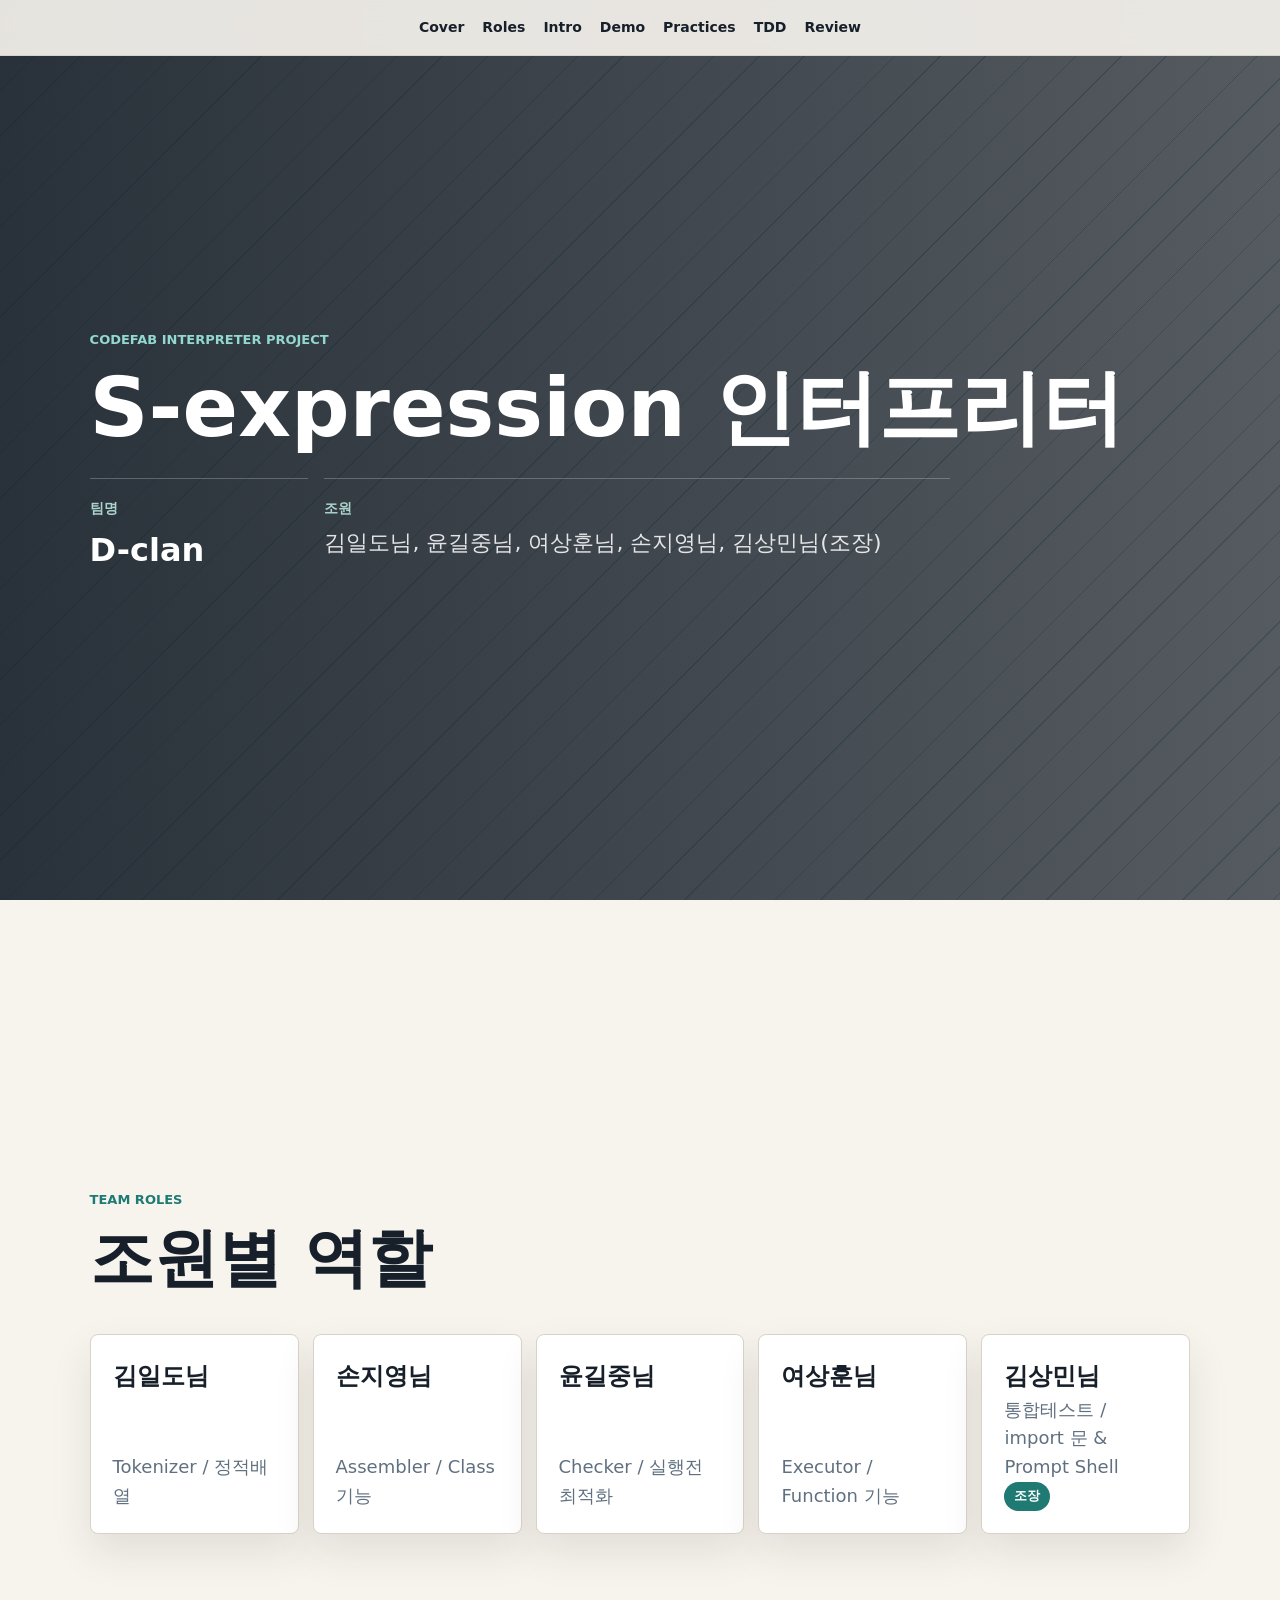
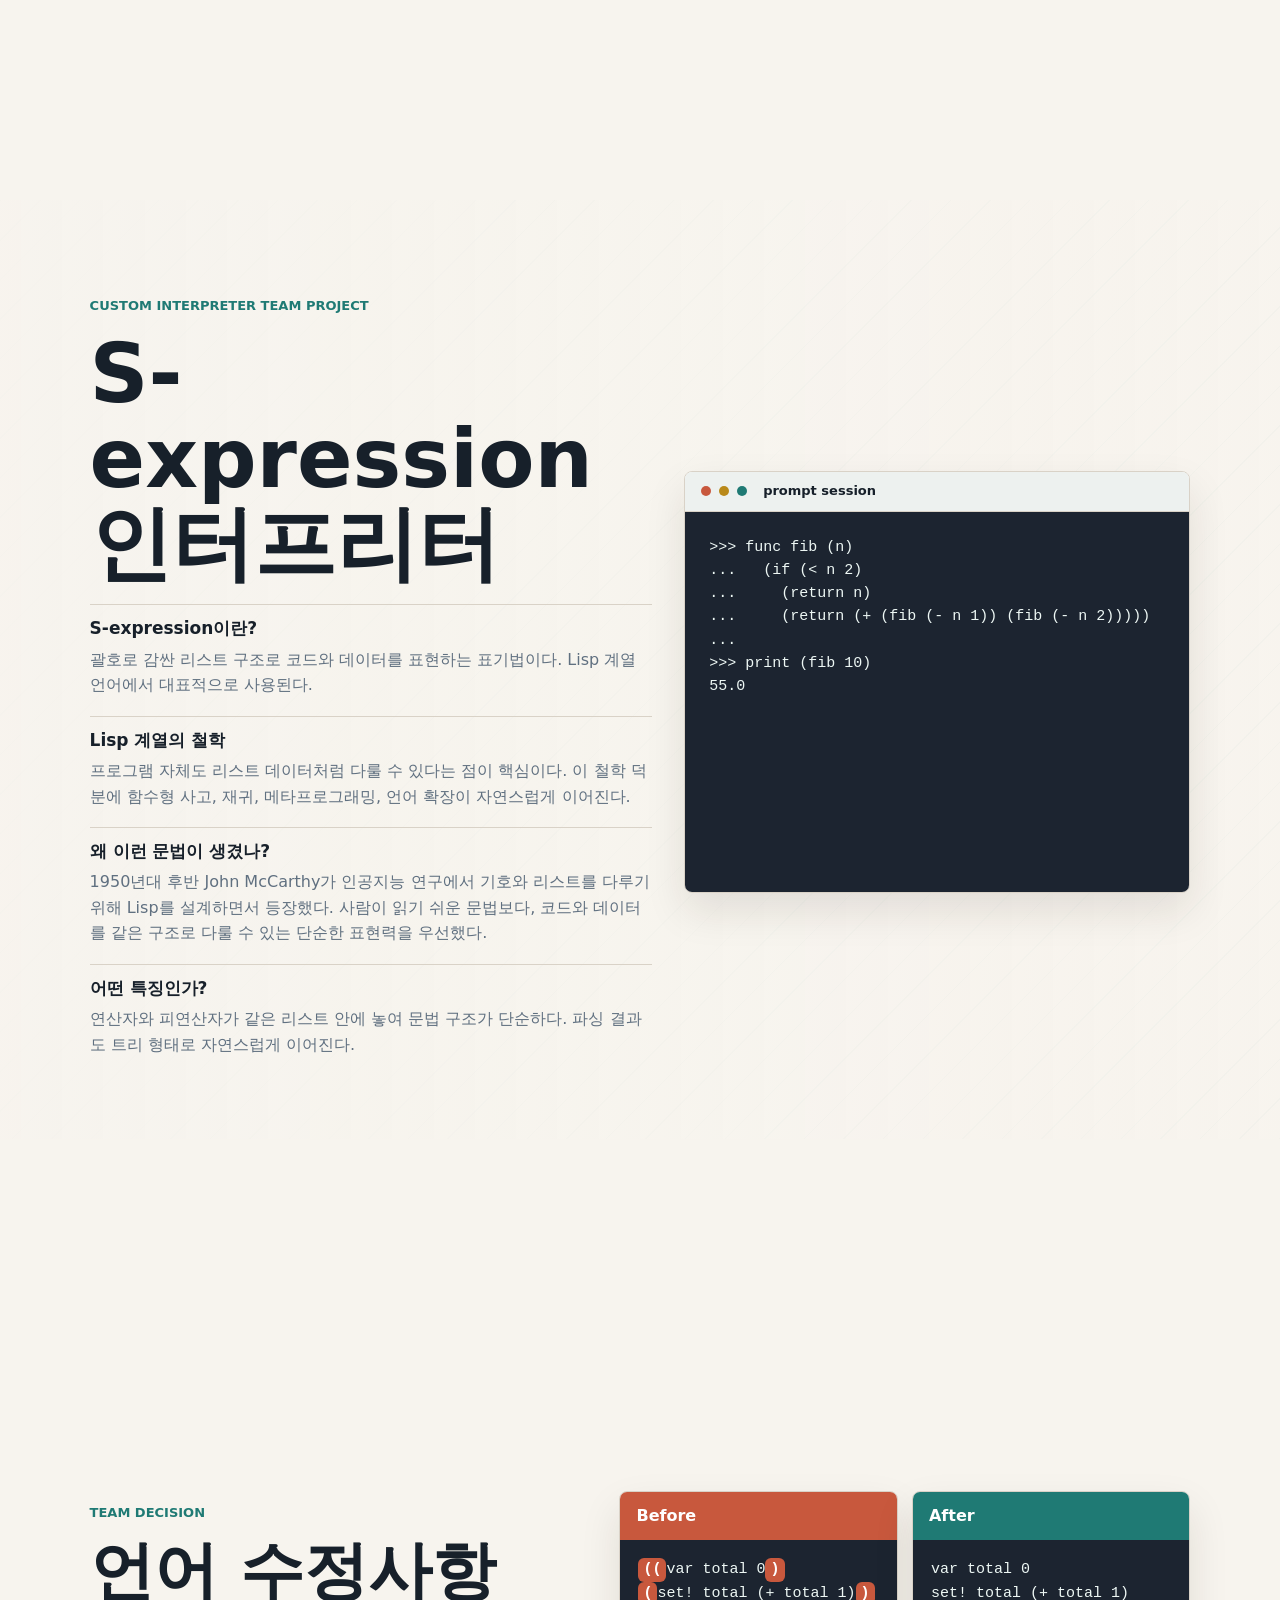
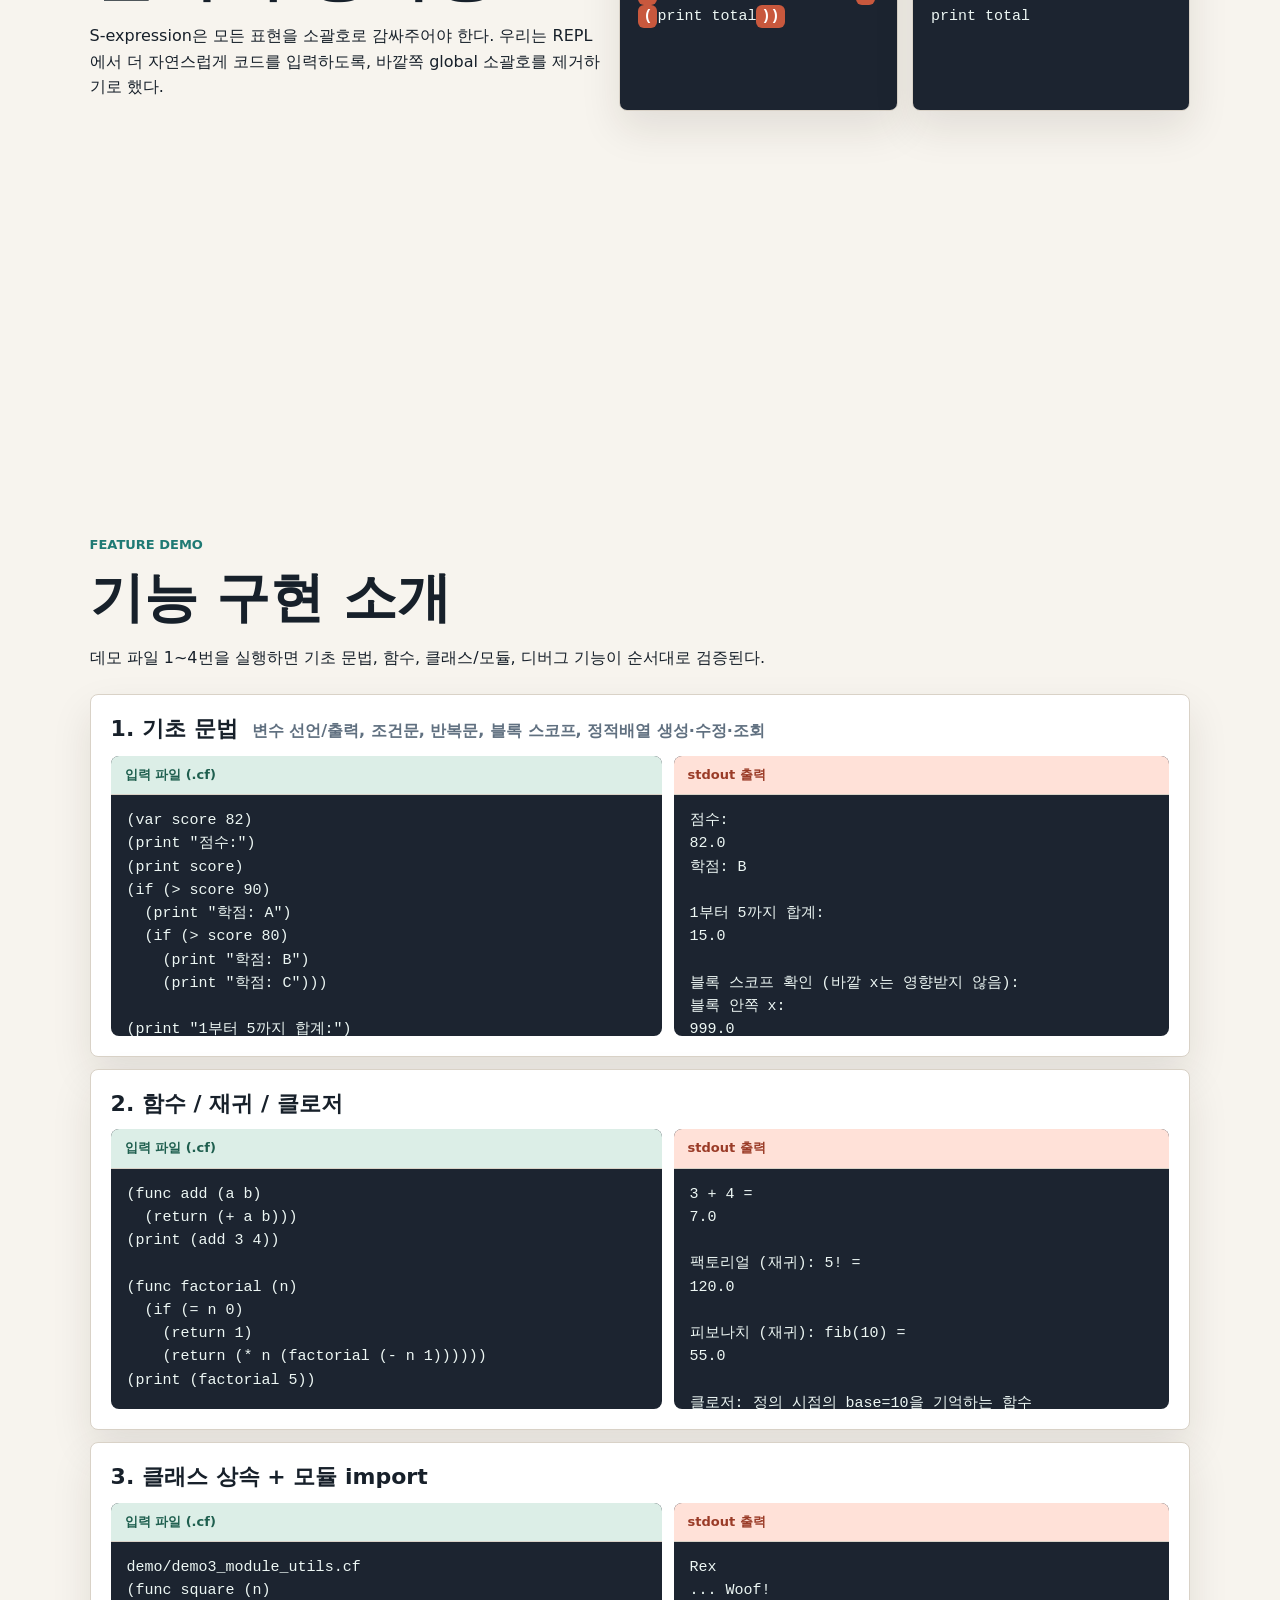
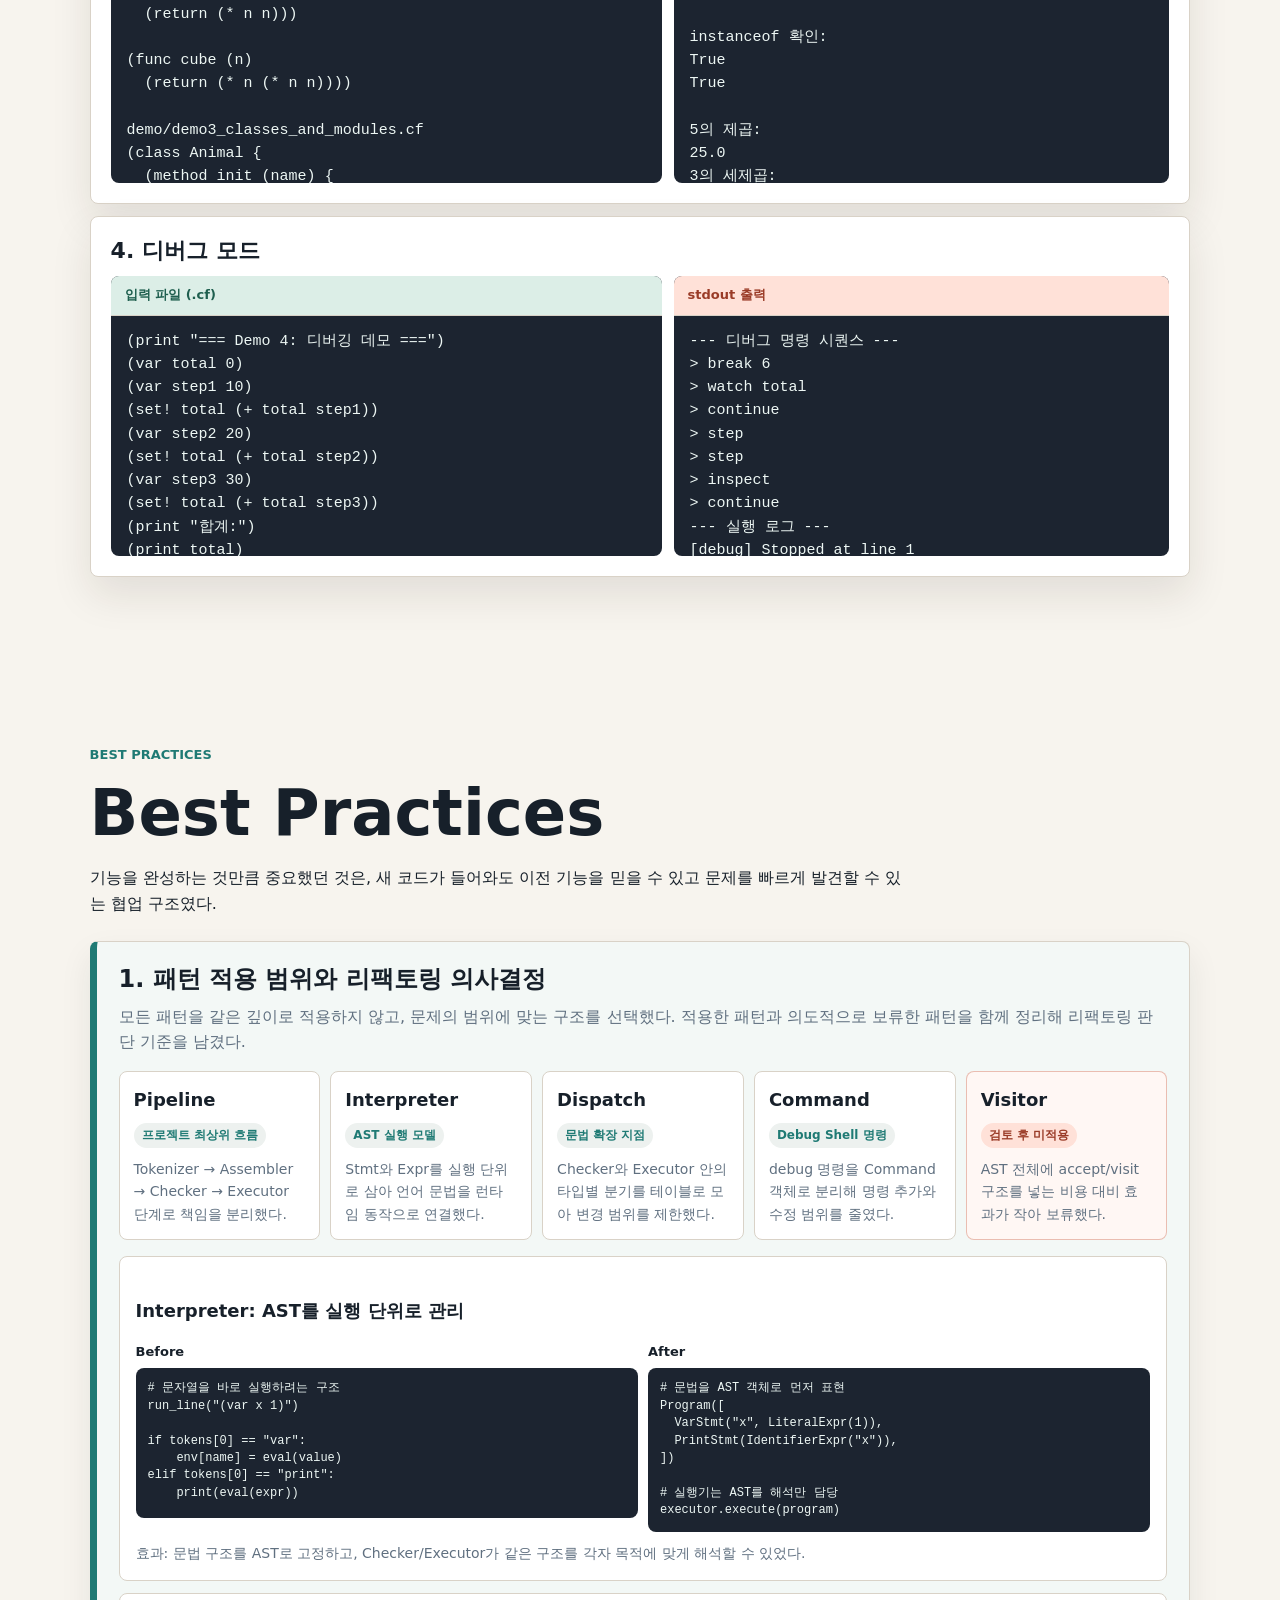
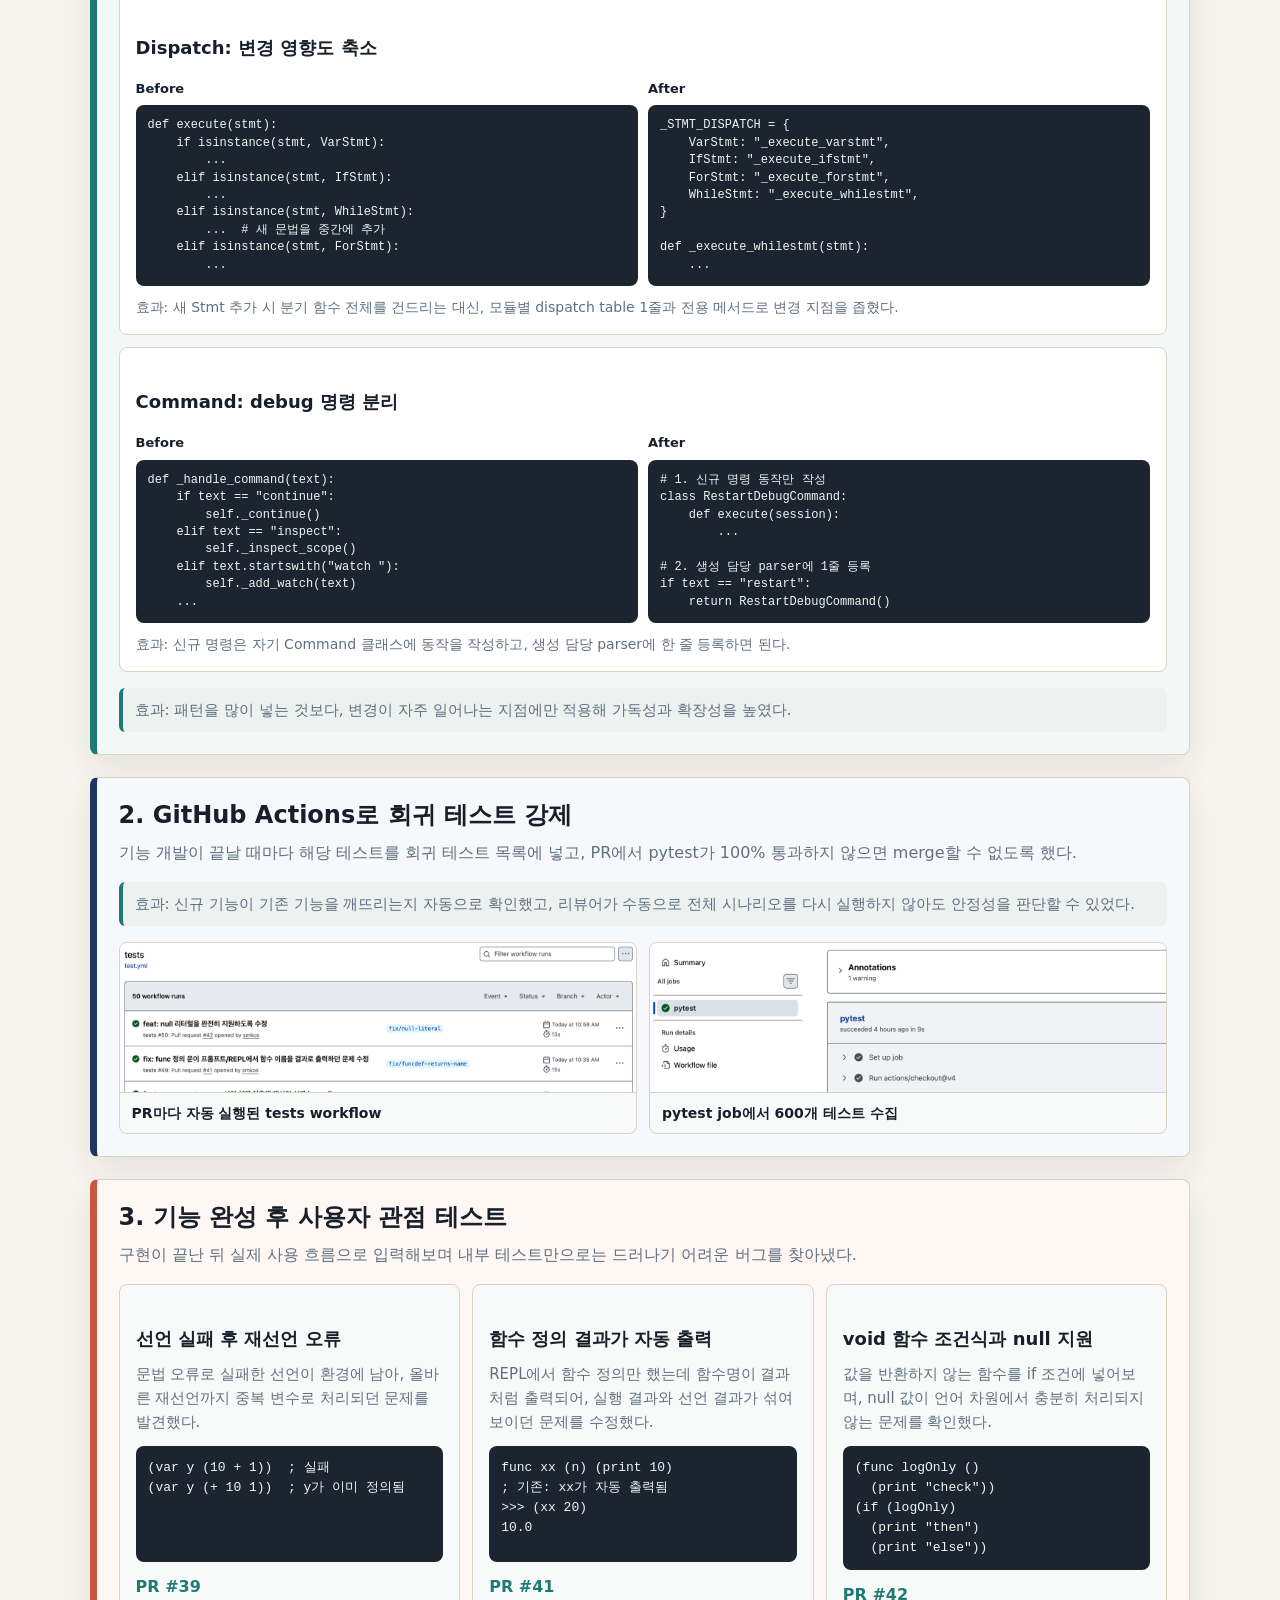
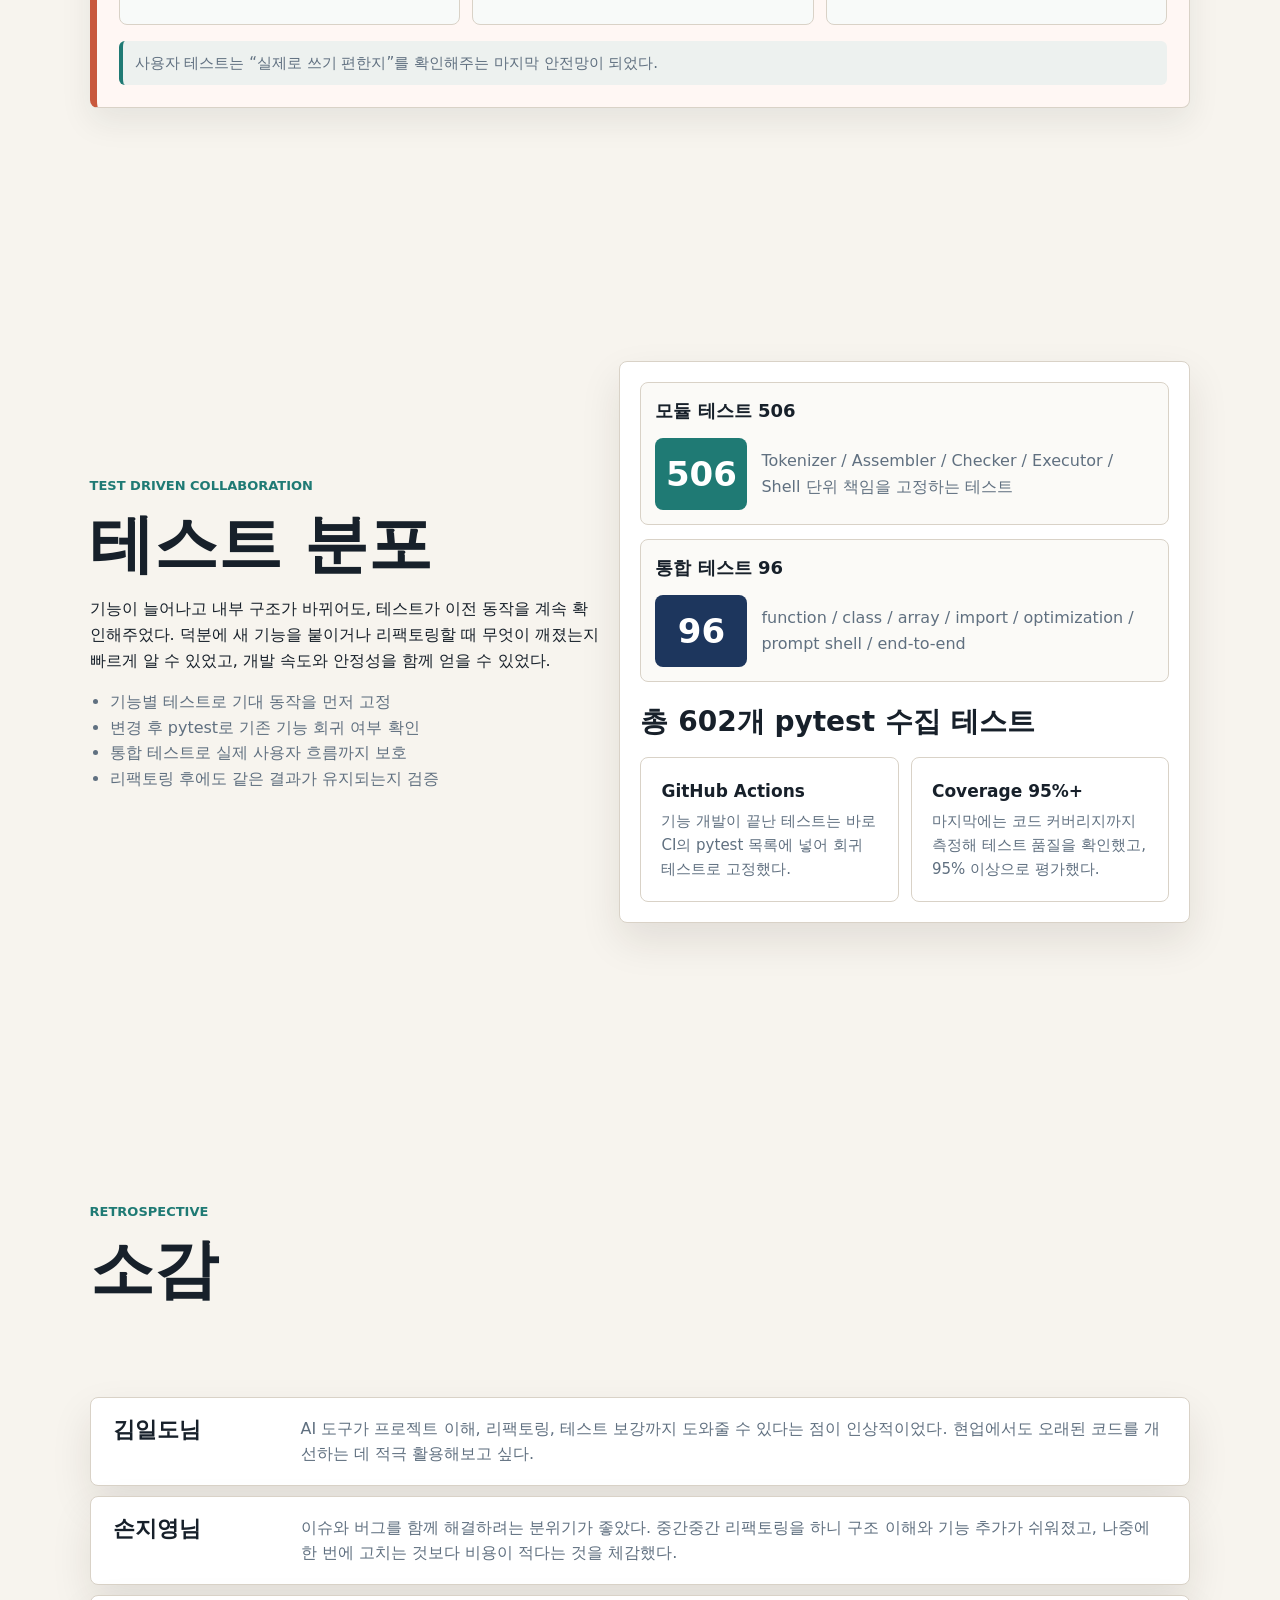
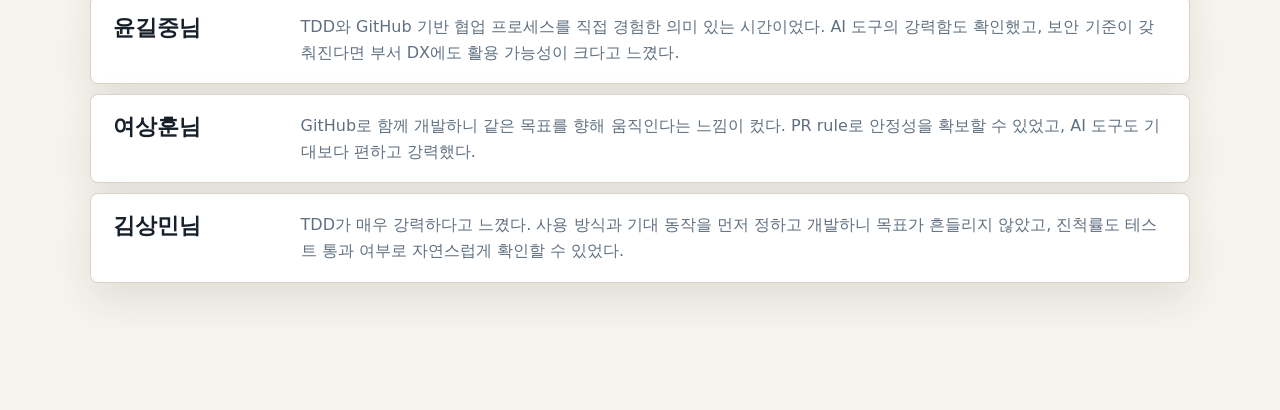
==== commit b7b51e81: "마무리. BP 내용 작성" ====
--- a/docs/index.html
+++ b/docs/index.html
@@ -342,20 +342,128 @@
 
         <div class="practice-grid">
           <article class="practice-item">
-            <h3>1. 패턴과 구조를 확장성 관점에서 점검</h3>
+            <h3>1. 패턴 적용 범위와 리팩토링 의사결정</h3>
             <p>
-              과제에서 제시된 처리 단계를 기반으로 Pipeline 구조와 Interpreter
-              구조를 자연스럽게 갖추었고, 추가 기능 구현 과정에서 Dispatch Table이
-              확장성을 높이는 핵심 장치가 되었다.
+              모든 패턴을 같은 깊이로 적용하지 않고, 문제의 범위에 맞는 구조를 선택했다.
+              적용한 패턴과 의도적으로 보류한 패턴을 함께 정리해 리팩토링 판단 기준을 남겼다.
             </p>
-            <div class="pattern-summary">
-              <span><strong>Pipeline</strong> 처리 단계 분리</span>
-              <span><strong>Interpreter</strong> AST 실행 모델</span>
-              <span><strong>Dispatch</strong> 문법 확장 지점 정리</span>
-              <span><strong>Visitor</strong> AST 순회 리팩토링 후보</span>
-              <span><strong>Command</strong> debug 명령 리팩토링 후보</span>
-            </div>
-            <p class="impact">효과: 현재 구조의 강점과 다음 리팩토링 후보를 구분해, 발표 후에도 개선 방향을 설명할 수 있게 되었다.</p>
+
+            <div class="pattern-scope-grid">
+              <article>
+                <strong>Pipeline</strong>
+                <span>프로젝트 최상위 흐름</span>
+                <p>Tokenizer → Assembler → Checker → Executor 단계로 책임을 분리했다.</p>
+              </article>
+              <article>
+                <strong>Interpreter</strong>
+                <span>AST 실행 모델</span>
+                <p>Stmt와 Expr를 실행 단위로 삼아 언어 문법을 런타임 동작으로 연결했다.</p>
+              </article>
+              <article>
+                <strong>Dispatch</strong>
+                <span>문법 확장 지점</span>
+                <p>Checker와 Executor 안의 타입별 분기를 테이블로 모아 변경 범위를 제한했다.</p>
+              </article>
+              <article>
+                <strong>Command</strong>
+                <span>Debug Shell 명령</span>
+                <p>debug 명령을 Command 객체로 분리해 명령 추가와 수정 범위를 줄였다.</p>
+              </article>
+              <article class="pattern-decision">
+                <strong>Visitor</strong>
+                <span>검토 후 미적용</span>
+                <p>AST 전체에 accept/visit 구조를 넣는 비용 대비 효과가 작아 보류했다.</p>
+              </article>
+            </div>
+
+            <div class="pattern-change-grid">
+              <article>
+                <h4>Interpreter: AST를 실행 단위로 관리</h4>
+                <div class="mini-comparison">
+                  <div>
+                    <strong>Before</strong>
+                    <pre><code># 문자열을 바로 실행하려는 구조
+run_line("(var x 1)")
+
+if tokens[0] == "var":
+    env[name] = eval(value)
+elif tokens[0] == "print":
+    print(eval(expr))</code></pre>
+                  </div>
+                  <div>
+                    <strong>After</strong>
+                    <pre><code># 문법을 AST 객체로 먼저 표현
+Program([
+  VarStmt("x", LiteralExpr(1)),
+  PrintStmt(IdentifierExpr("x")),
+])
+
+# 실행기는 AST를 해석만 담당
+executor.execute(program)</code></pre>
+                  </div>
+                </div>
+                <p class="change-impact">효과: 문법 구조를 AST로 고정하고, Checker/Executor가 같은 구조를 각자 목적에 맞게 해석할 수 있었다.</p>
+              </article>
+              <article>
+                <h4>Dispatch: 변경 영향도 축소</h4>
+                <div class="mini-comparison">
+                  <div>
+                    <strong>Before</strong>
+                    <pre><code>def execute(stmt):
+    if isinstance(stmt, VarStmt):
+        ...
+    elif isinstance(stmt, IfStmt):
+        ...
+    elif isinstance(stmt, WhileStmt):
+        ...  # 새 문법을 중간에 추가
+    elif isinstance(stmt, ForStmt):
+        ...</code></pre>
+                  </div>
+                  <div>
+                    <strong>After</strong>
+                    <pre><code>_STMT_DISPATCH = {
+    VarStmt: "_execute_varstmt",
+    IfStmt: "_execute_ifstmt",
+    ForStmt: "_execute_forstmt",
+    WhileStmt: "_execute_whilestmt",
+}
+
+def _execute_whilestmt(stmt):
+    ...</code></pre>
+                  </div>
+                </div>
+                <p class="change-impact">효과: 새 Stmt 추가 시 분기 함수 전체를 건드리는 대신, 모듈별 dispatch table 1줄과 전용 메서드로 변경 지점을 좁혔다.</p>
+              </article>
+              <article>
+                <h4>Command: debug 명령 분리</h4>
+                <div class="mini-comparison">
+                  <div>
+                    <strong>Before</strong>
+                    <pre><code>def _handle_command(text):
+    if text == "continue":
+        self._continue()
+    elif text == "inspect":
+        self._inspect_scope()
+    elif text.startswith("watch "):
+        self._add_watch(text)
+    ...</code></pre>
+                  </div>
+                  <div>
+                    <strong>After</strong>
+                    <pre><code># 1. 신규 명령 동작만 작성
+class RestartDebugCommand:
+    def execute(session):
+        ...
+
+# 2. 생성 담당 parser에 1줄 등록
+if text == "restart":
+    return RestartDebugCommand()</code></pre>
+                  </div>
+                </div>
+                <p class="change-impact">효과: 신규 명령은 자기 Command 클래스에 동작을 작성하고, 생성 담당 parser에 한 줄 등록하면 된다.</p>
+              </article>
+            </div>
+            <p class="impact">효과: 패턴을 많이 넣는 것보다, 변경이 자주 일어나는 지점에만 적용해 가독성과 확장성을 높였다.</p>
           </article>
 
           <article class="practice-item">
@@ -435,9 +543,9 @@
         <div class="test-panel">
           <div class="test-groups">
             <section>
-              <h4>모듈 테스트 504</h4>
+              <h4>모듈 테스트 506</h4>
               <div class="summary-total module-total">
-                <strong>504</strong>
+                <strong>506</strong>
                 <span>Tokenizer / Assembler / Checker / Executor / Shell 단위 책임을 고정하는 테스트</span>
               </div>
             </section>
@@ -449,7 +557,7 @@
               </div>
             </section>
           </div>
-          <p class="metric">총 600개 pytest 수집 테스트</p>
+          <p class="metric">총 602개 pytest 수집 테스트</p>
           <div class="quality-grid">
             <article>
               <strong>GitHub Actions</strong>
--- a/docs/styles.css
+++ b/docs/styles.css
@@ -481,11 +481,28 @@
 
 .practice-grid {
   display: grid;
-  gap: 14px;
+  gap: 22px;
 }
 
 .practice-item {
+  position: relative;
   padding: 22px;
+  border-left: 7px solid var(--teal);
+  box-shadow: 0 14px 32px rgba(24, 34, 43, 0.08);
+}
+
+.practice-item:nth-child(1) {
+  background: #f3f8f6;
+}
+
+.practice-item:nth-child(2) {
+  background: #f7f8fb;
+  border-left-color: var(--navy);
+}
+
+.practice-item:nth-child(3) {
+  background: #fff7f4;
+  border-left-color: var(--coral);
 }
 
 .practice-item h3 {
@@ -578,6 +595,100 @@
 
 .bug-case a:hover {
   text-decoration: underline;
+}
+
+.pattern-scope-grid {
+  display: grid;
+  grid-template-columns: repeat(5, minmax(0, 1fr));
+  gap: 10px;
+  margin: 16px 0;
+}
+
+.pattern-scope-grid article {
+  min-height: 138px;
+  padding: 14px;
+  background: #ffffff;
+  border: 1px solid var(--line);
+  border-radius: 8px;
+}
+
+.pattern-scope-grid strong {
+  display: block;
+  margin-bottom: 6px;
+  color: var(--ink);
+  font-size: 18px;
+}
+
+.pattern-scope-grid span {
+  display: inline-block;
+  margin-bottom: 10px;
+  padding: 3px 8px;
+  background: #edf1ef;
+  border-radius: 999px;
+  color: var(--teal);
+  font-size: 12px;
+  font-weight: 800;
+}
+
+.pattern-scope-grid p {
+  margin-bottom: 0;
+  font-size: 14px;
+}
+
+.pattern-scope-grid .pattern-decision {
+  background: #fff7f4;
+  border-color: rgba(198, 88, 59, 0.36);
+}
+
+.pattern-scope-grid .pattern-decision span {
+  background: #ffe1d8;
+  color: #9a3b27;
+}
+
+.pattern-change-grid {
+  display: grid;
+  grid-template-columns: 1fr;
+  gap: 12px;
+  margin: 16px 0;
+}
+
+.pattern-change-grid > article {
+  padding: 16px;
+  background: #ffffff;
+  border: 1px solid var(--line);
+  border-radius: 8px;
+}
+
+.pattern-change-grid h4 {
+  margin-bottom: 12px;
+  font-size: 18px;
+}
+
+.mini-comparison {
+  display: grid;
+  grid-template-columns: repeat(2, minmax(0, 1fr));
+  gap: 10px;
+}
+
+.mini-comparison strong {
+  display: inline-block;
+  margin-bottom: 6px;
+  color: var(--ink);
+  font-size: 13px;
+}
+
+.mini-comparison pre {
+  min-height: 150px;
+  padding: 12px;
+  border-radius: 8px;
+  font-size: 12px;
+  line-height: 1.45;
+}
+
+.change-impact {
+  margin: 10px 0 0;
+  color: var(--muted);
+  font-size: 14px;
 }
 
 .pattern-summary {
@@ -802,6 +913,8 @@
   .demo-flow,
   .role-grid,
   .lesson-grid,
+  .pattern-scope-grid,
+  .pattern-change-grid,
   .bug-case-grid,
   .evidence-strip,
   .quality-grid {
@@ -830,6 +943,9 @@
   .lesson-grid,
   .reflection-grid,
   .io-pair,
+  .pattern-scope-grid,
+  .pattern-change-grid,
+  .mini-comparison,
   .bug-case-grid,
   .evidence-strip,
   .quality-grid {
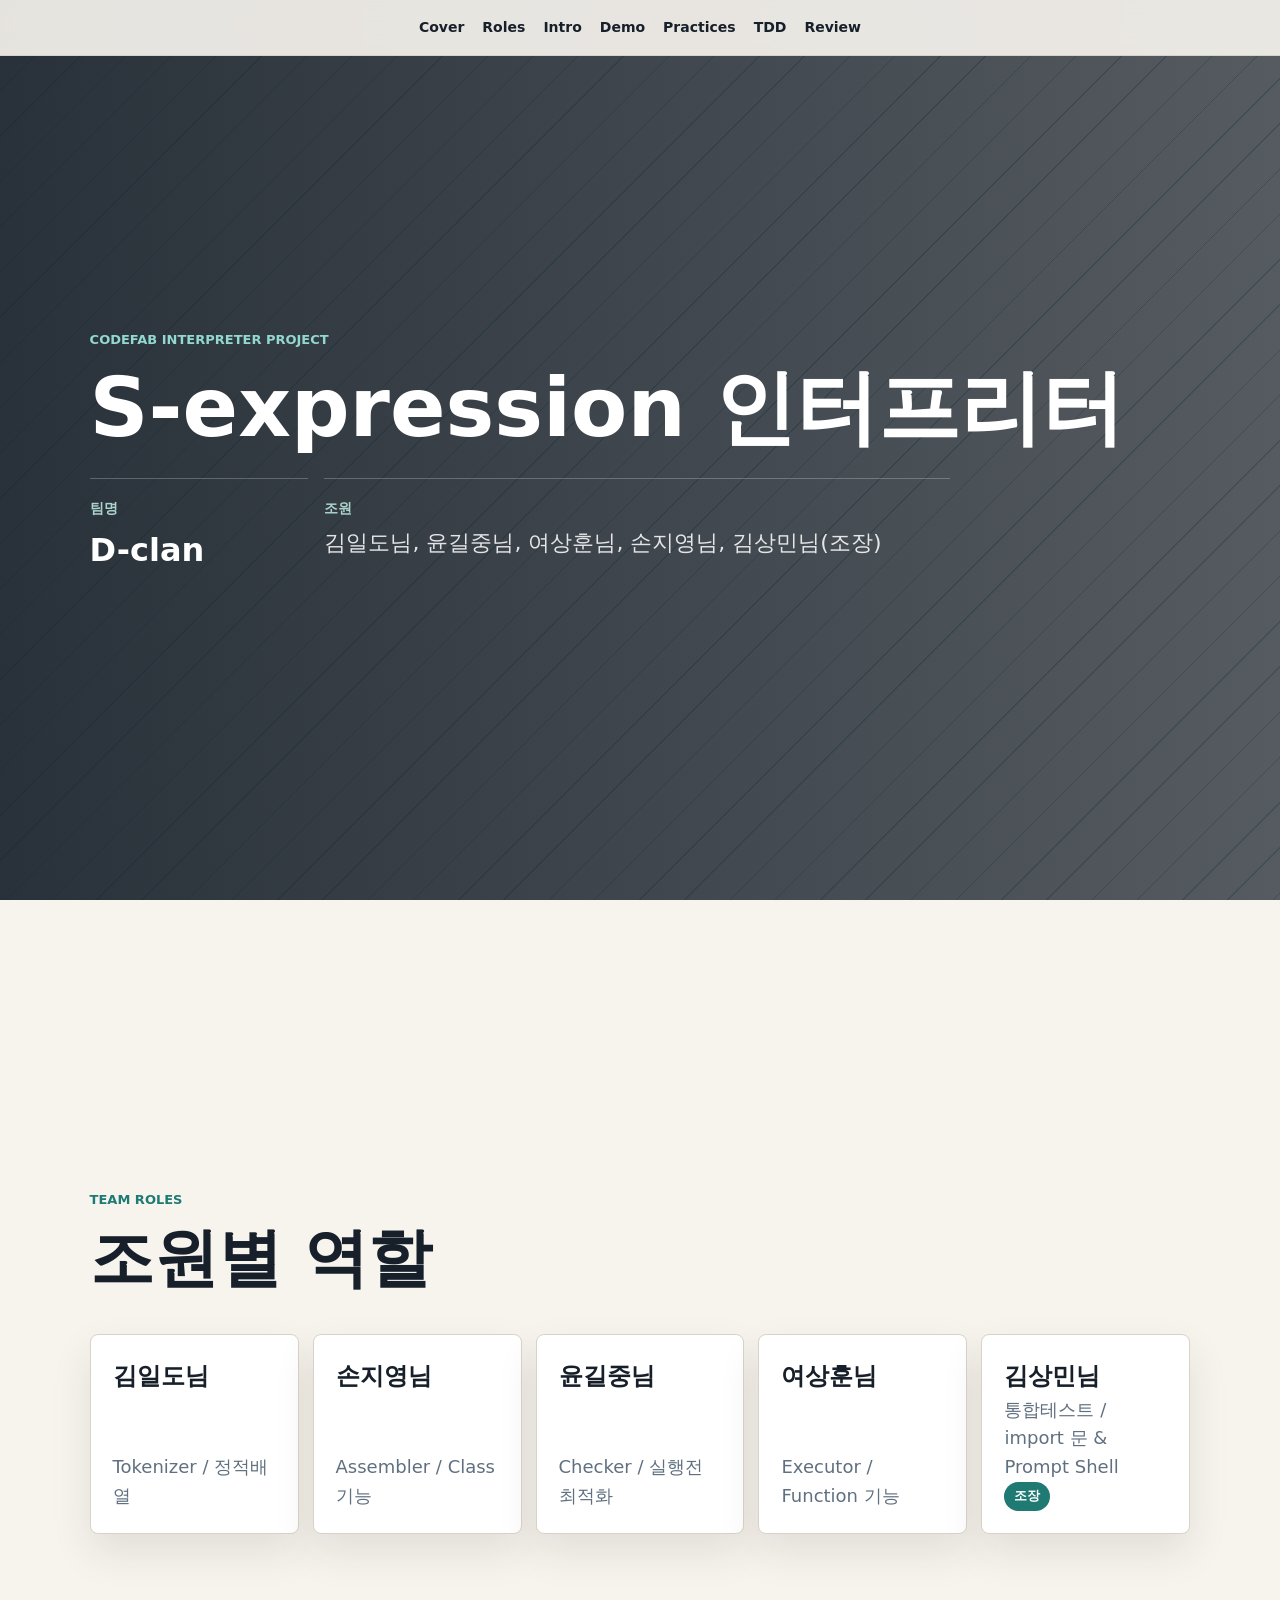
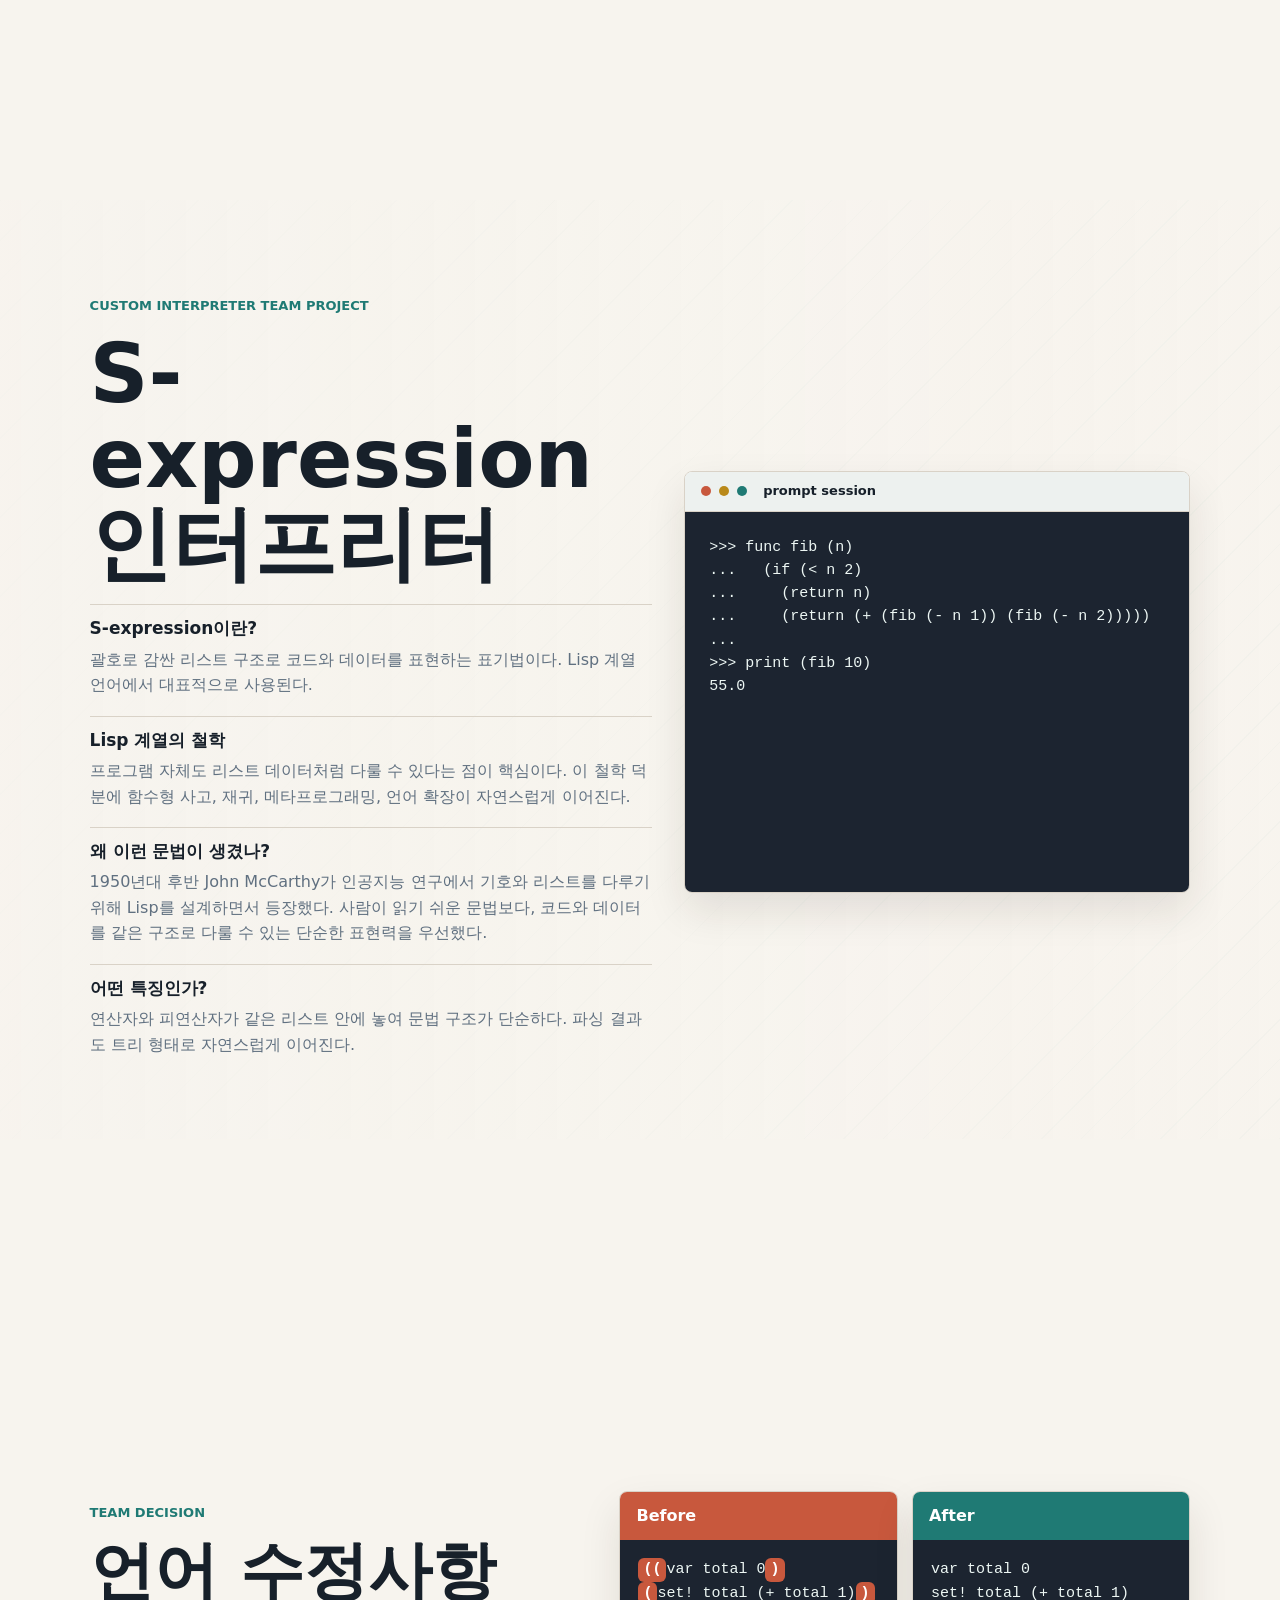
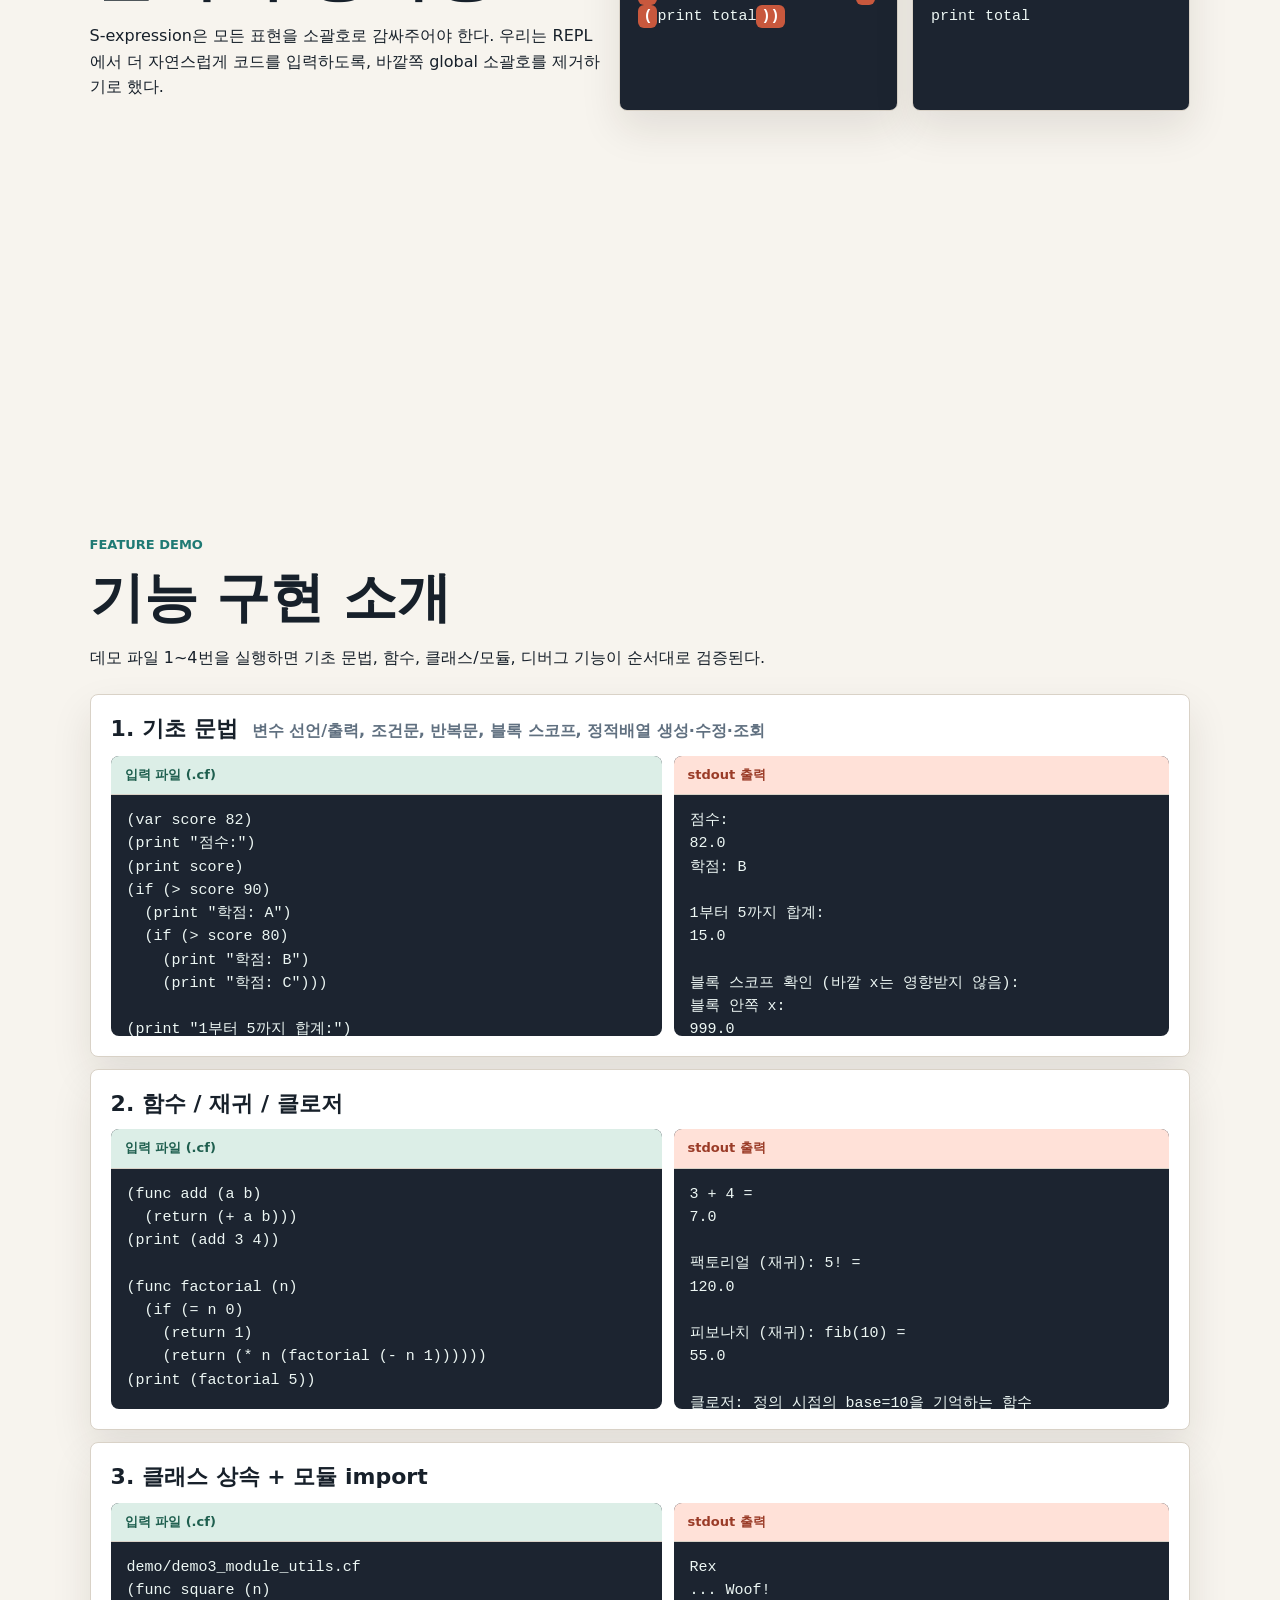
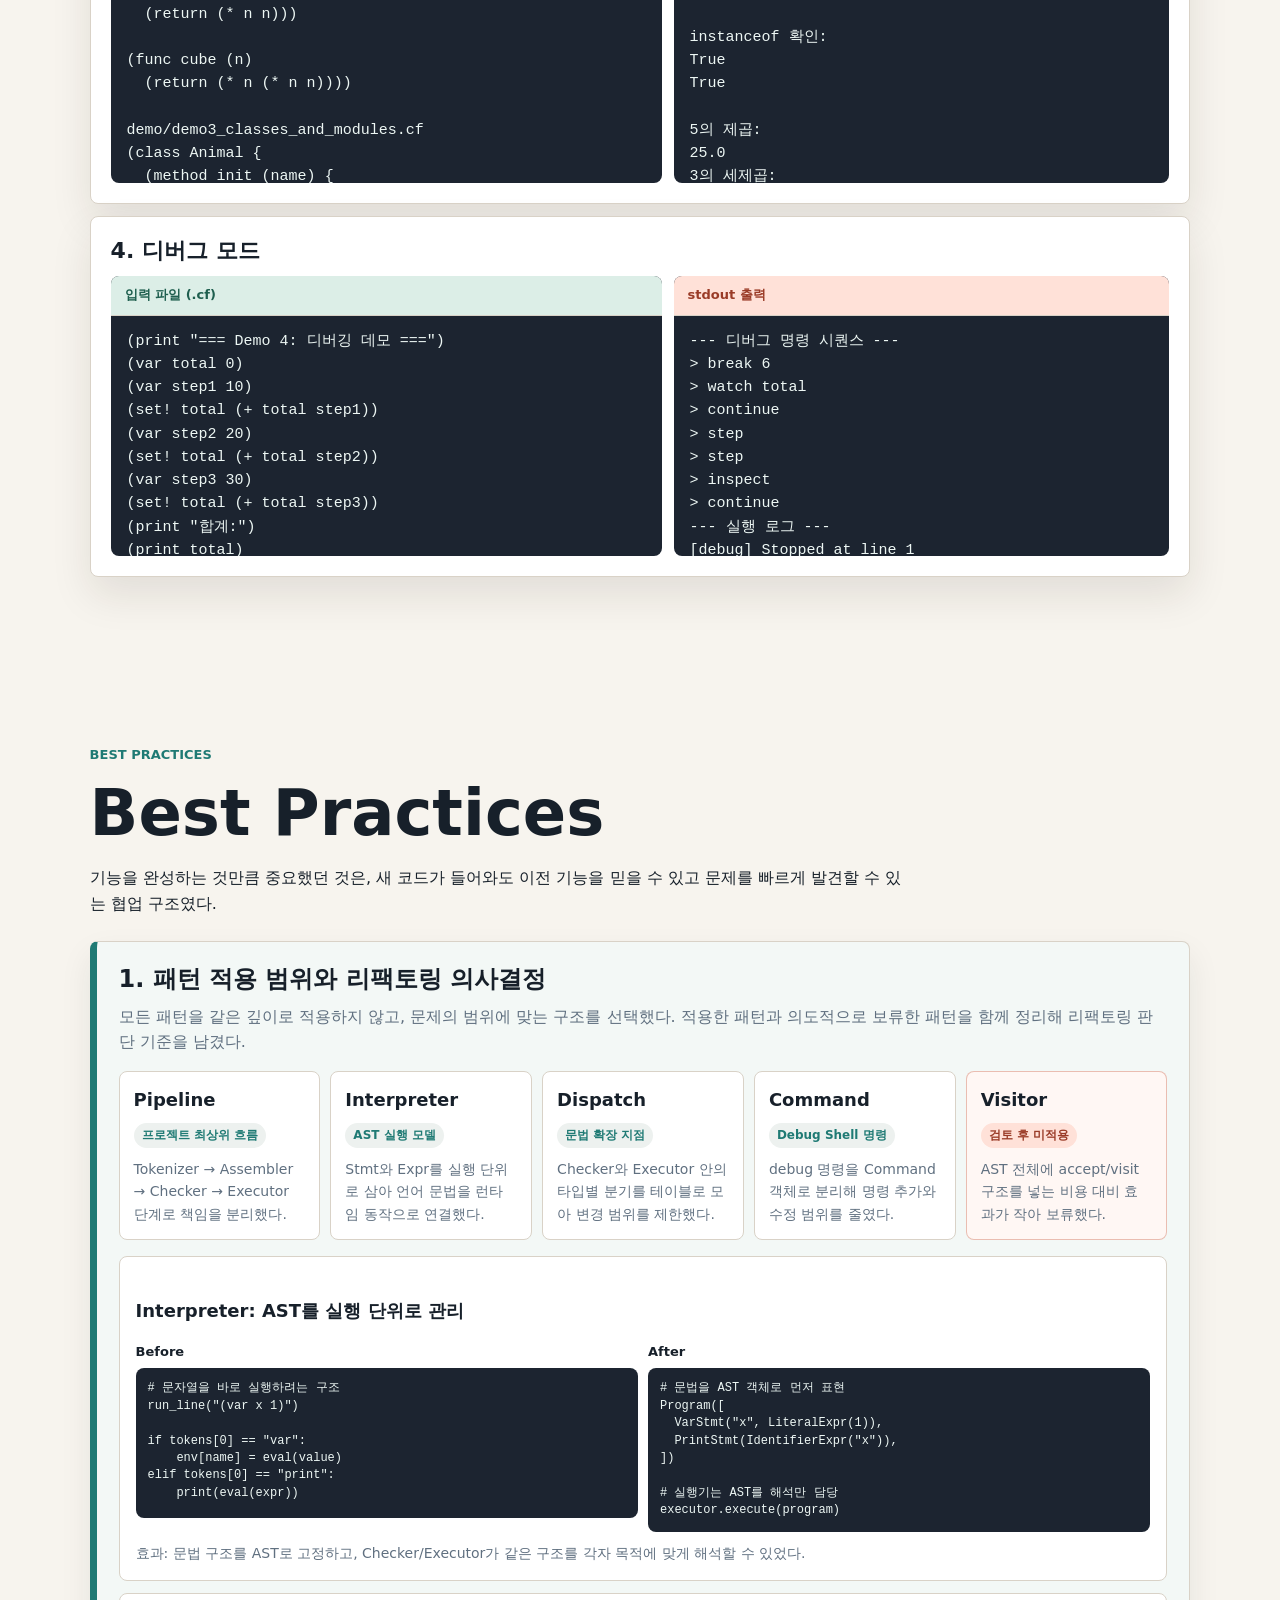
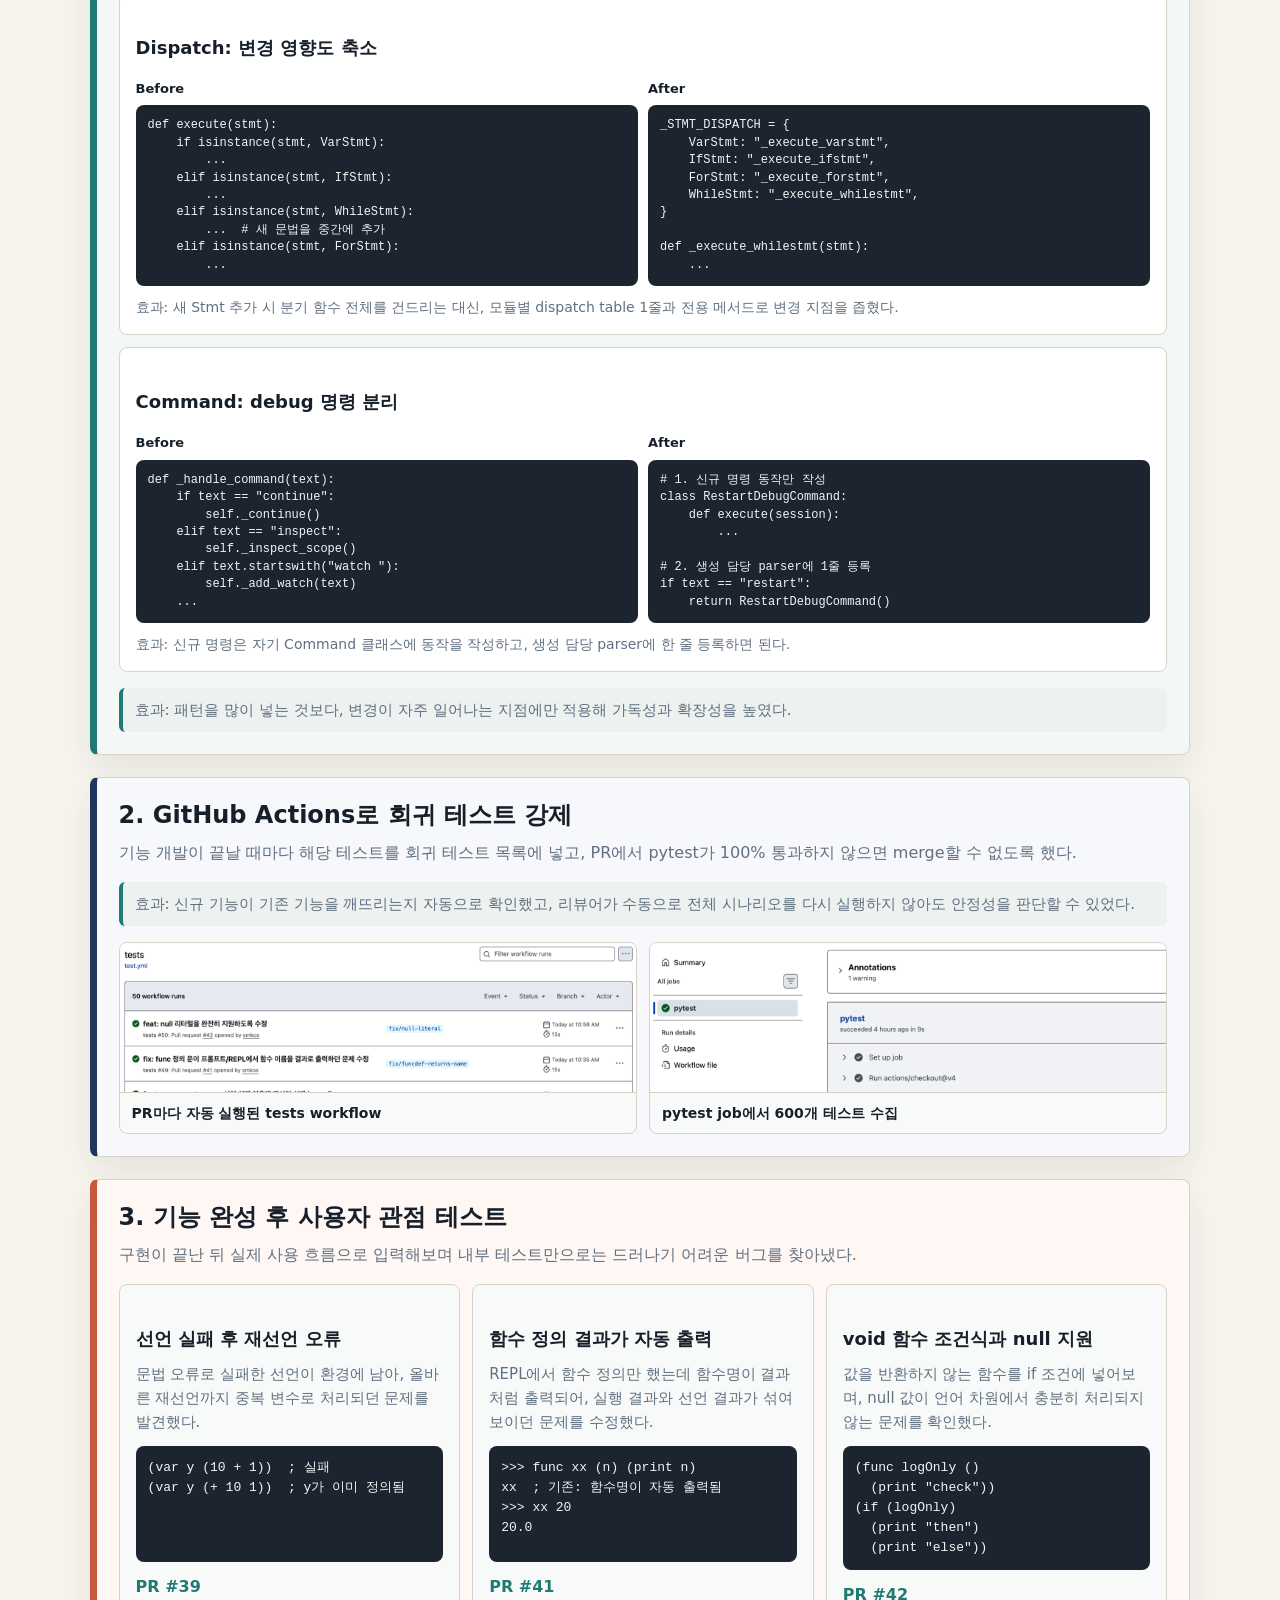
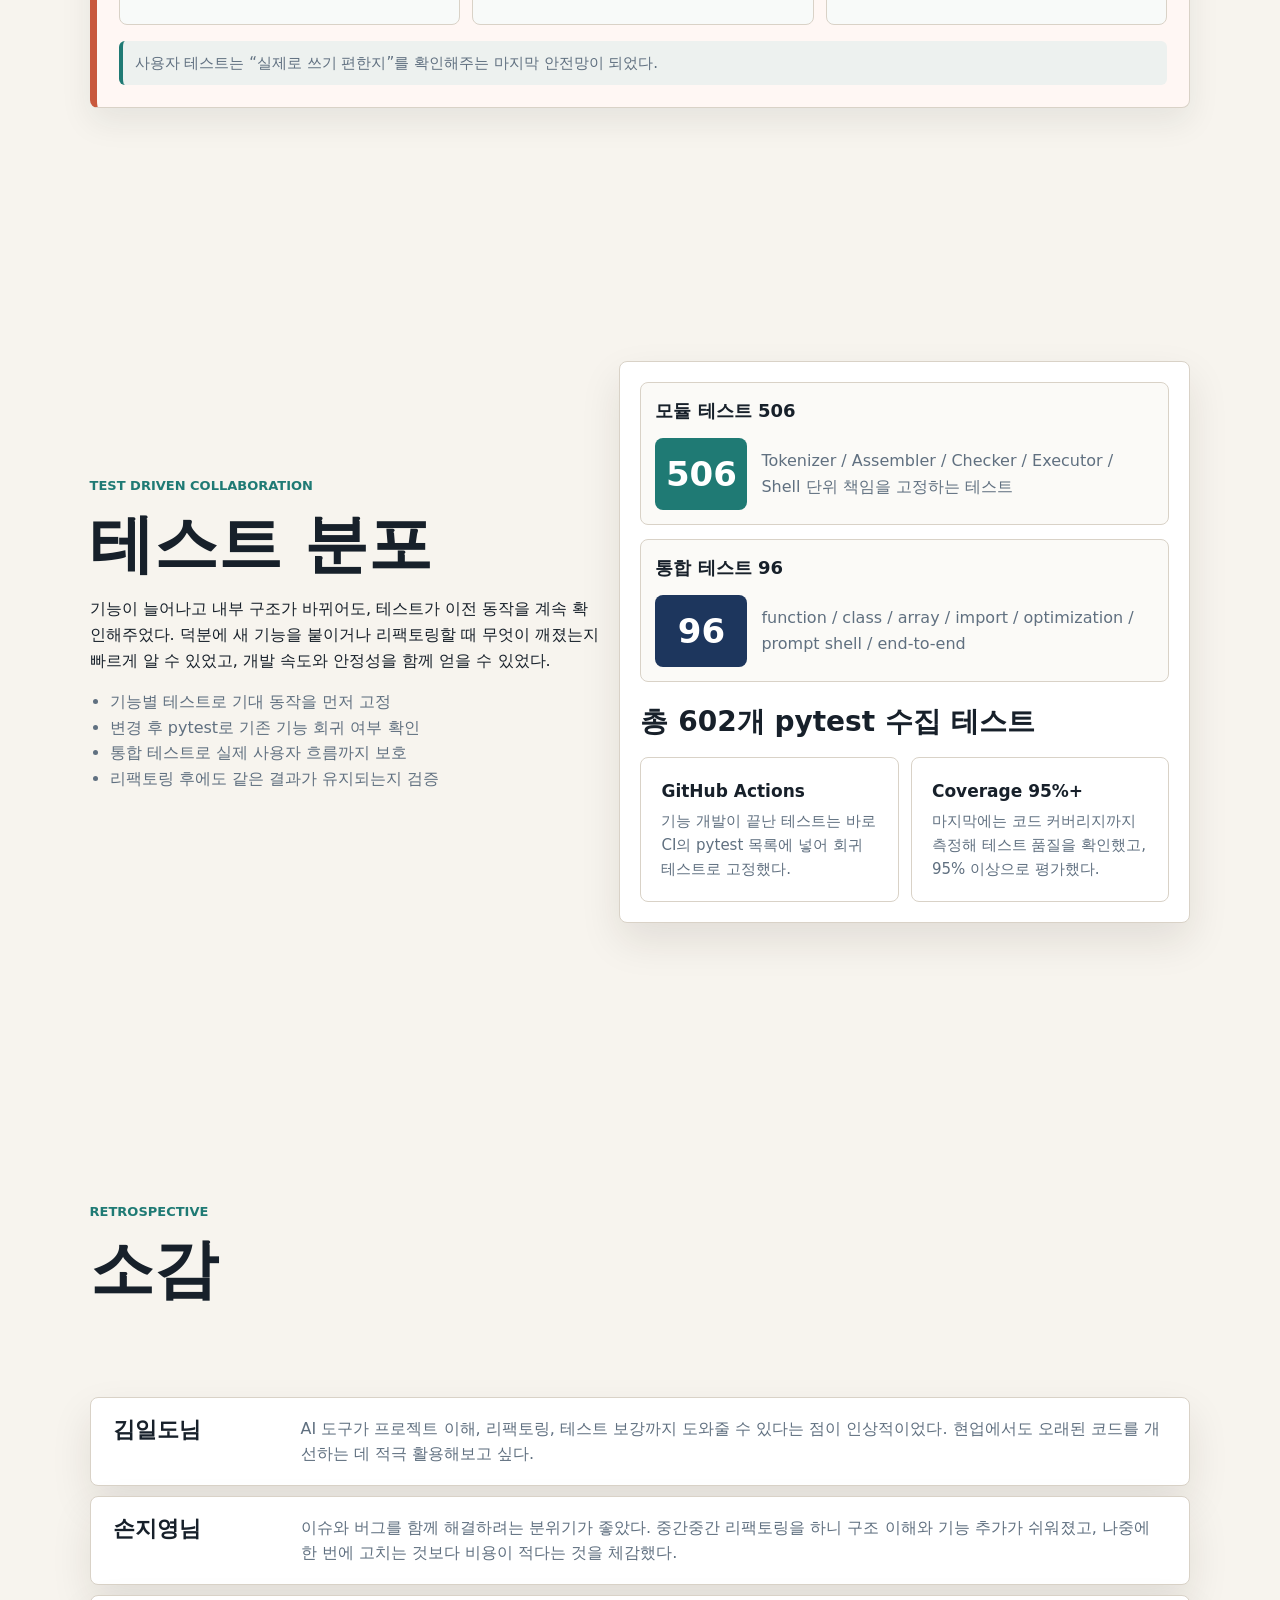
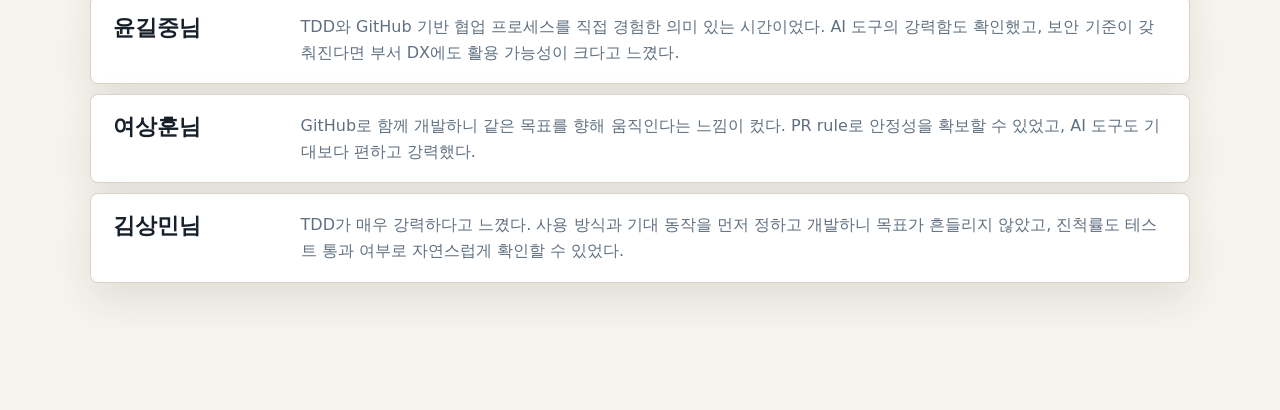
==== commit 14cb5f33: "BP 3번, 함수명 출력 부분 수정" ====
--- a/docs/index.html
+++ b/docs/index.html
@@ -502,10 +502,10 @@
               <article class="bug-case">
                 <h4>함수 정의 결과가 자동 출력</h4>
                 <p>REPL에서 함수 정의만 했는데 함수명이 결과처럼 출력되어, 실행 결과와 선언 결과가 섞여 보이던 문제를 수정했다.</p>
-                <pre><code>func xx (n) (print 10)
-; 기존: xx가 자동 출력됨
-&gt;&gt;&gt; (xx 20)
-10.0</code></pre>
+                <pre><code>&gt;&gt;&gt; func xx (n) (print n)
+xx  ; 기존: 함수명이 자동 출력됨
+&gt;&gt;&gt; xx 20
+20.0</code></pre>
                 <a href="https://github.com/americanoshot5/custom_interpreter_d_clan/pull/41" target="_blank" rel="noreferrer">PR #41</a>
               </article>
               <article class="bug-case">
--- a/docs/styles.css
+++ b/docs/styles.css
@@ -26,6 +26,10 @@
   background: var(--paper);
   font-family: Inter, ui-sans-serif, system-ui, -apple-system, BlinkMacSystemFont, "Segoe UI", sans-serif;
   line-height: 1.6;
+}
+
+main {
+  scroll-snap-type: y proximity;
 }
 
 .site-nav {
@@ -58,6 +62,8 @@
   display: grid;
   align-items: center;
   row-gap: 14px;
+  scroll-margin-top: 72px;
+  scroll-snap-align: start;
 }
 
 .cover {
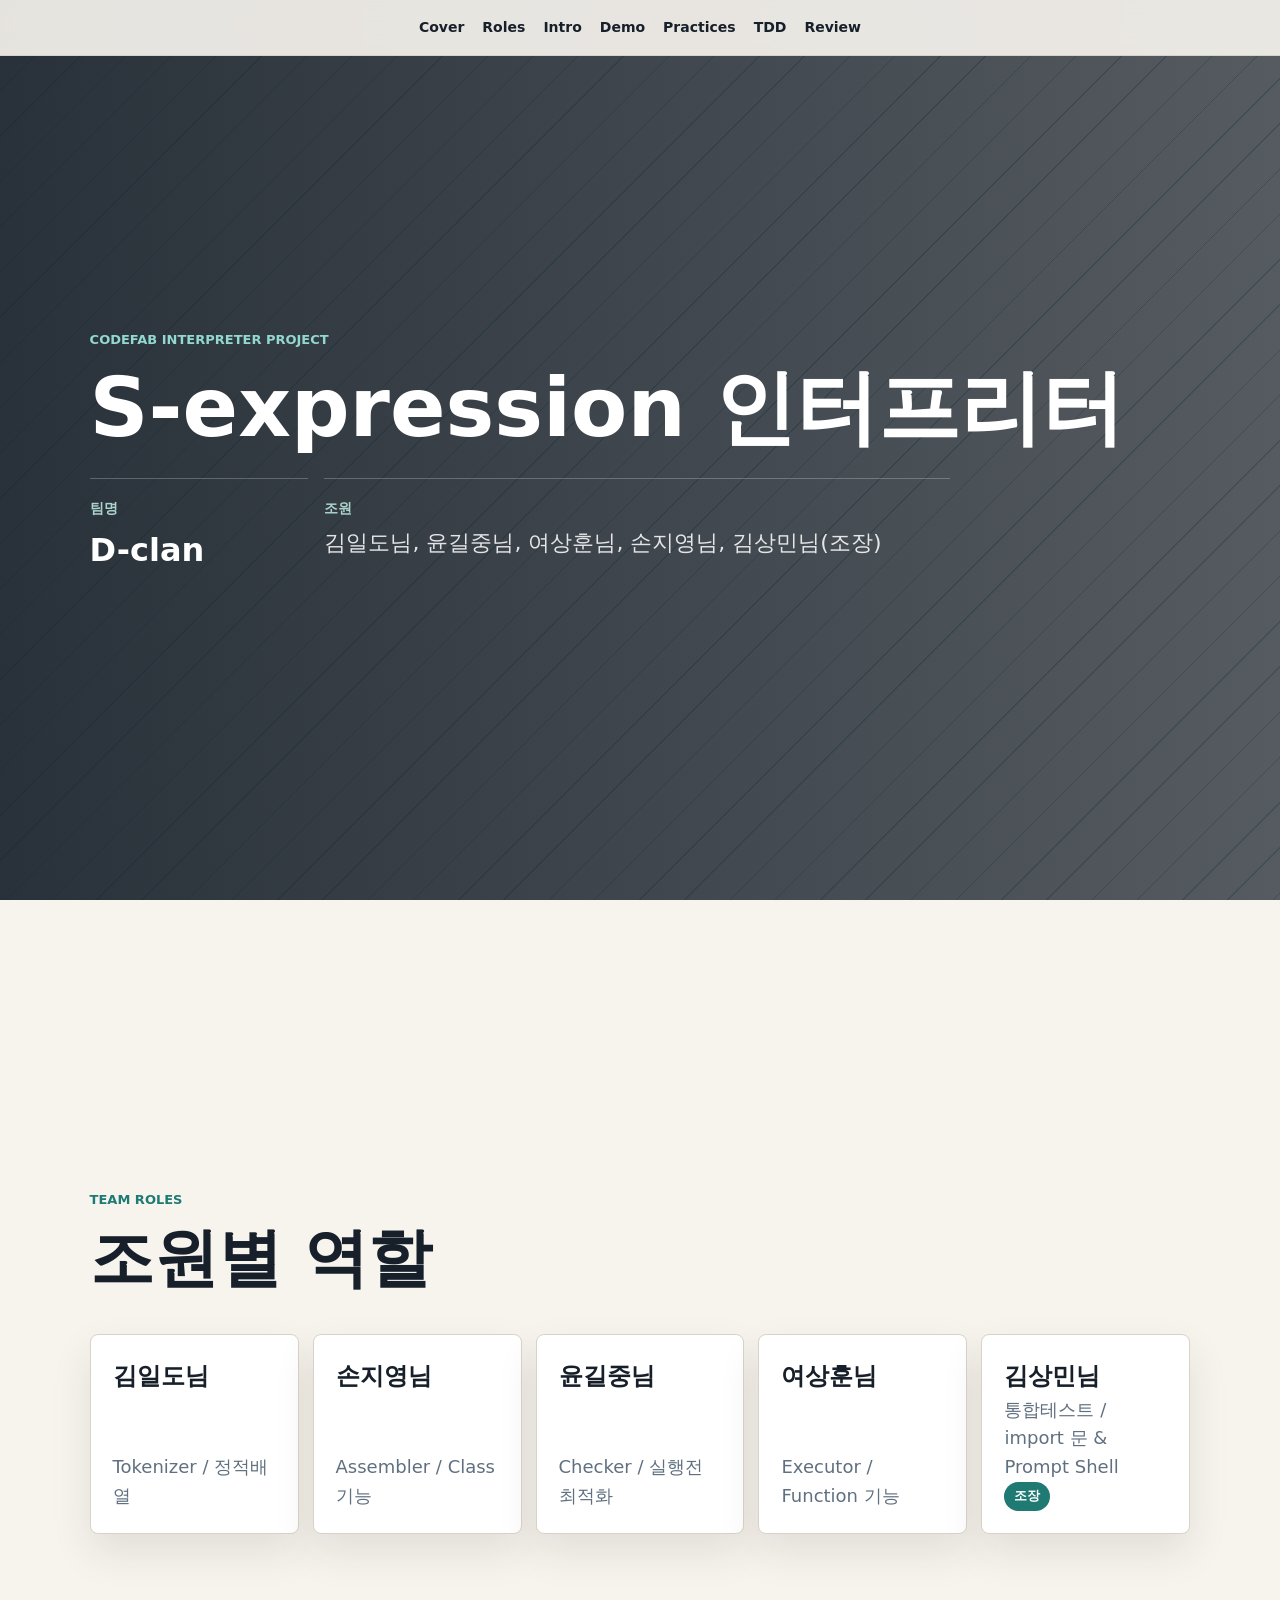
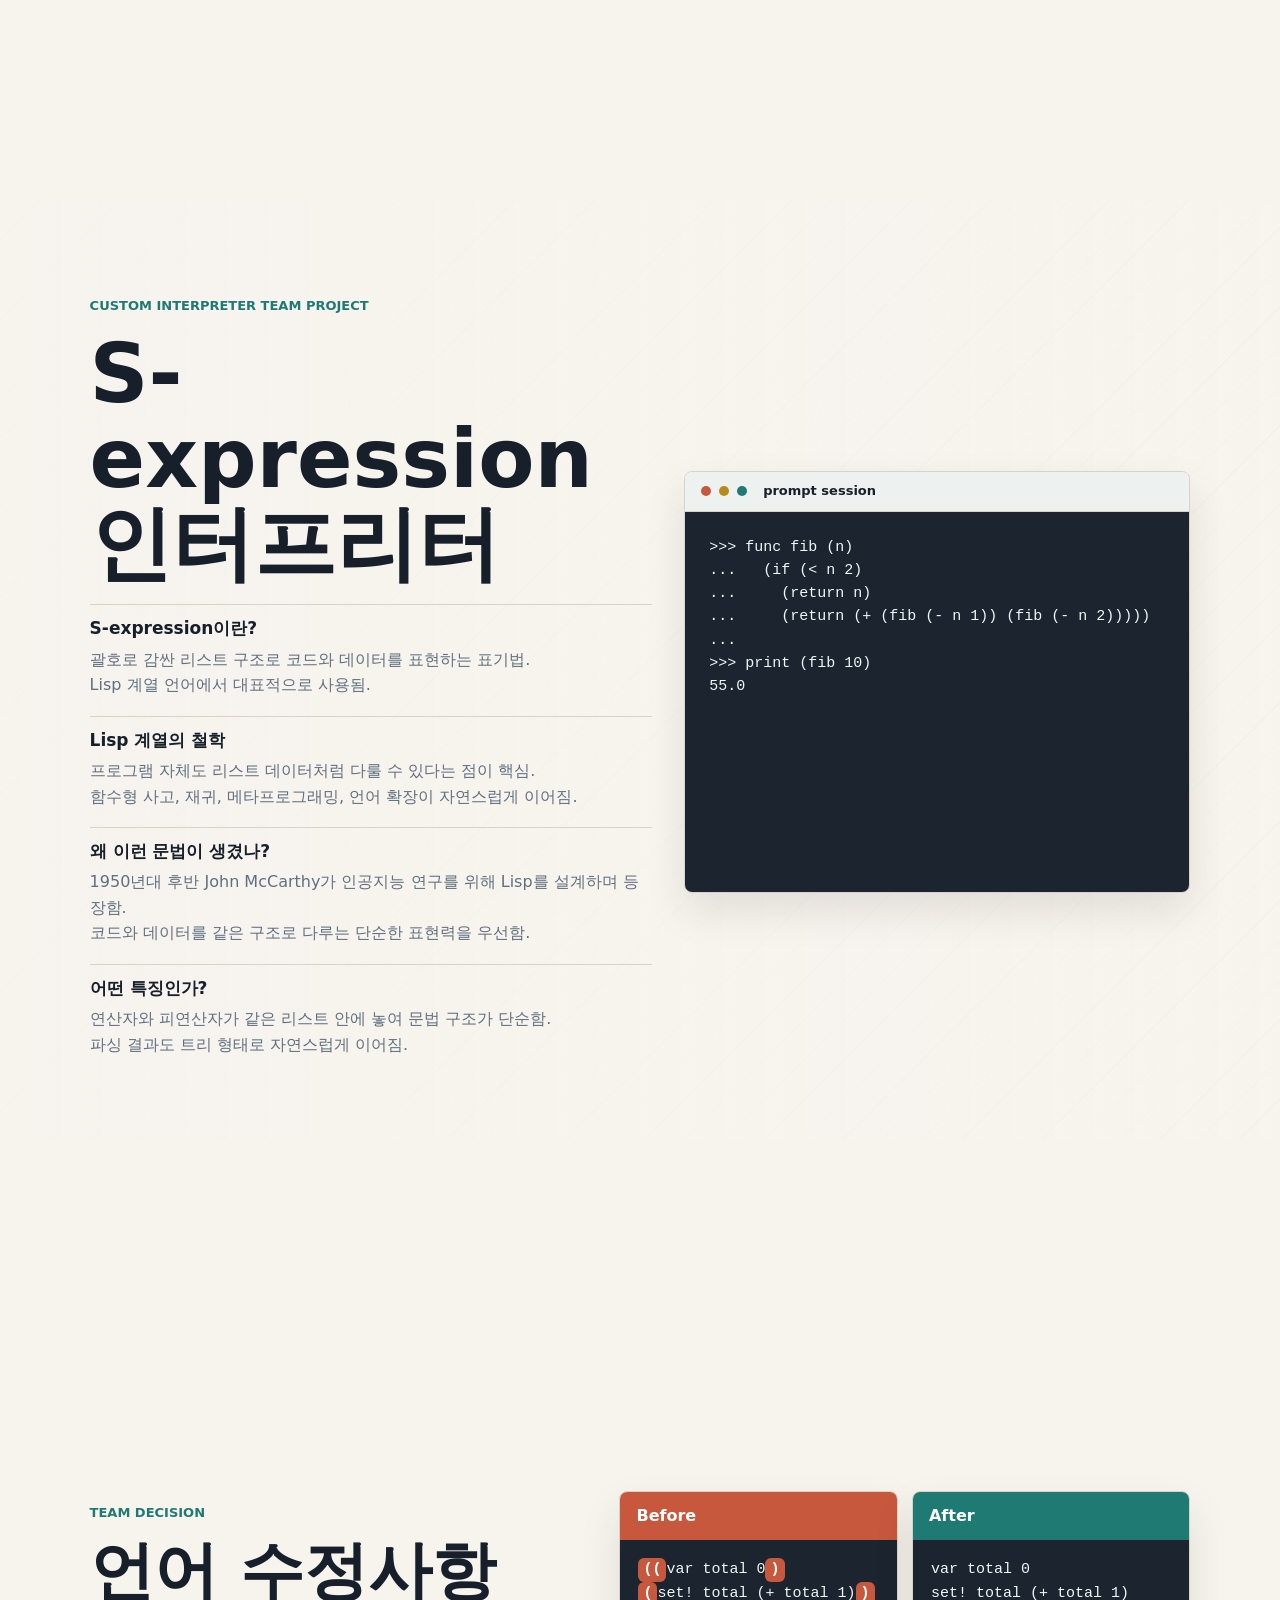
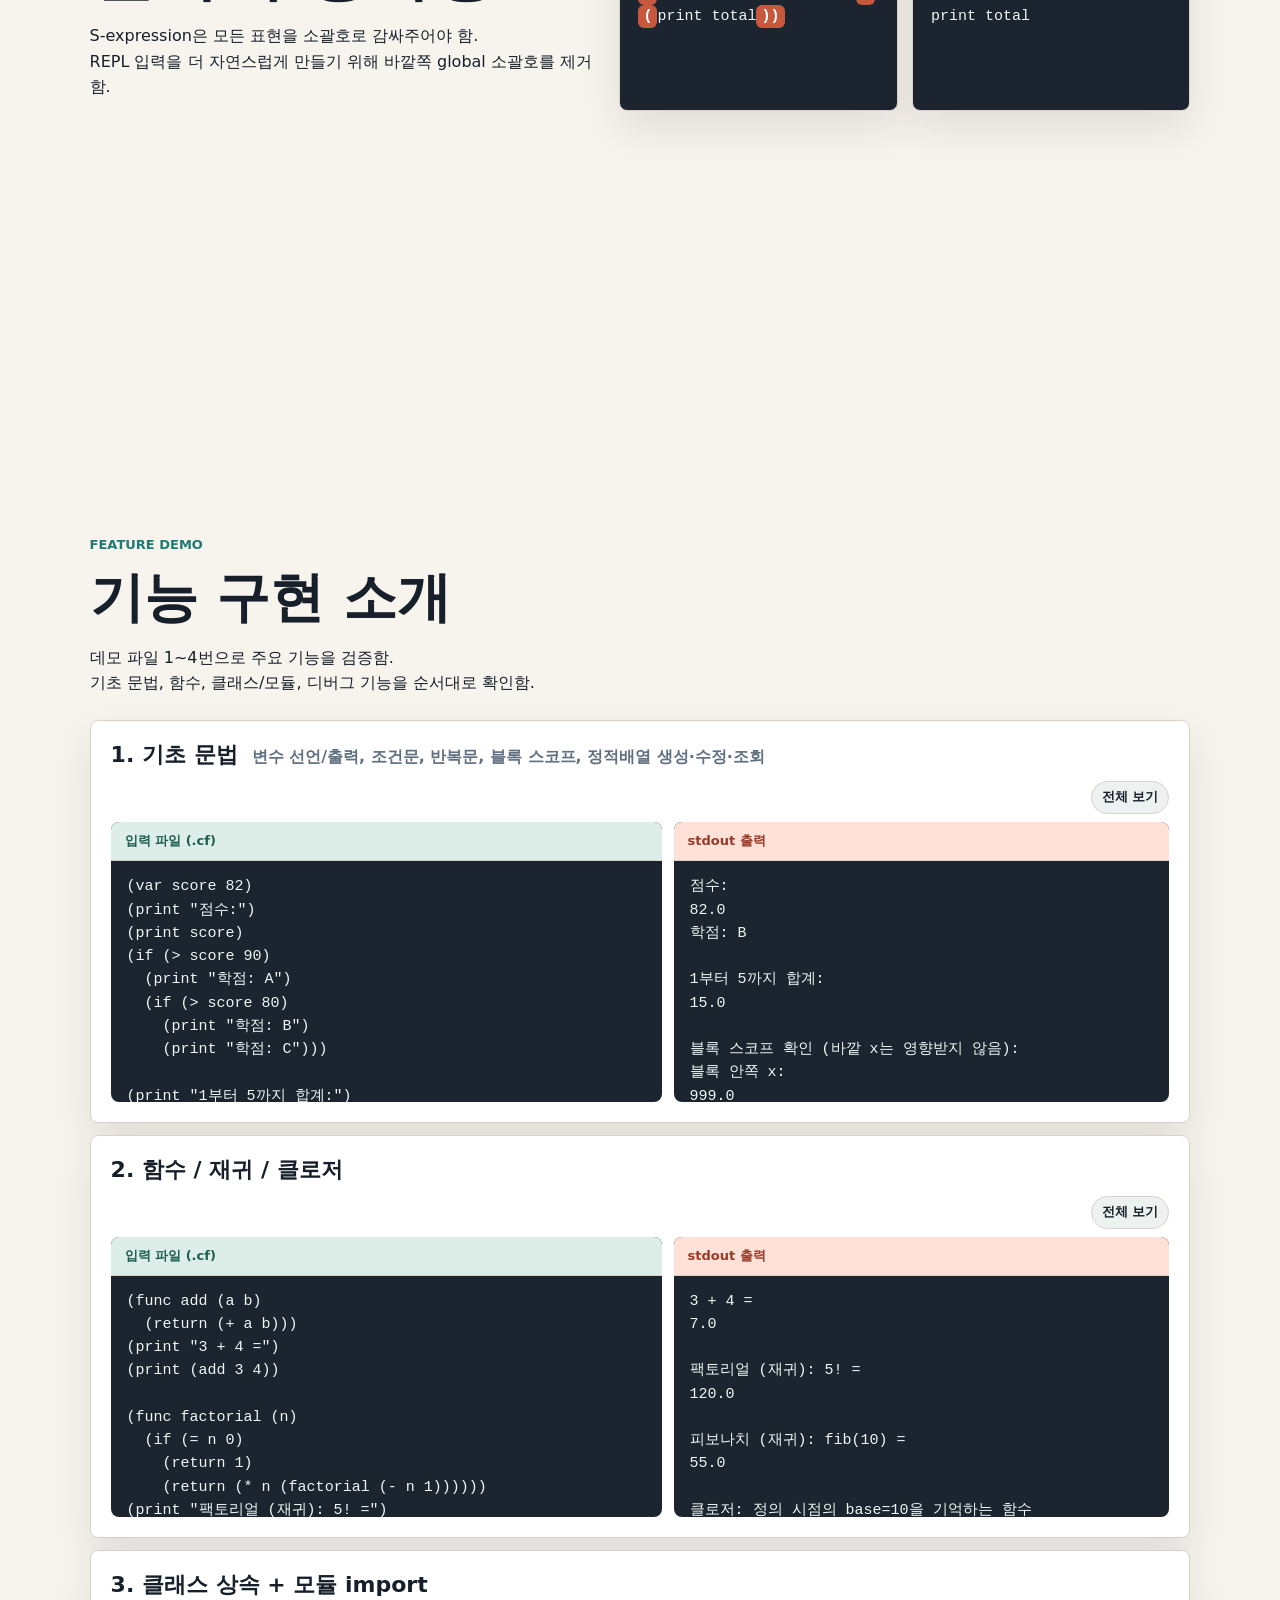
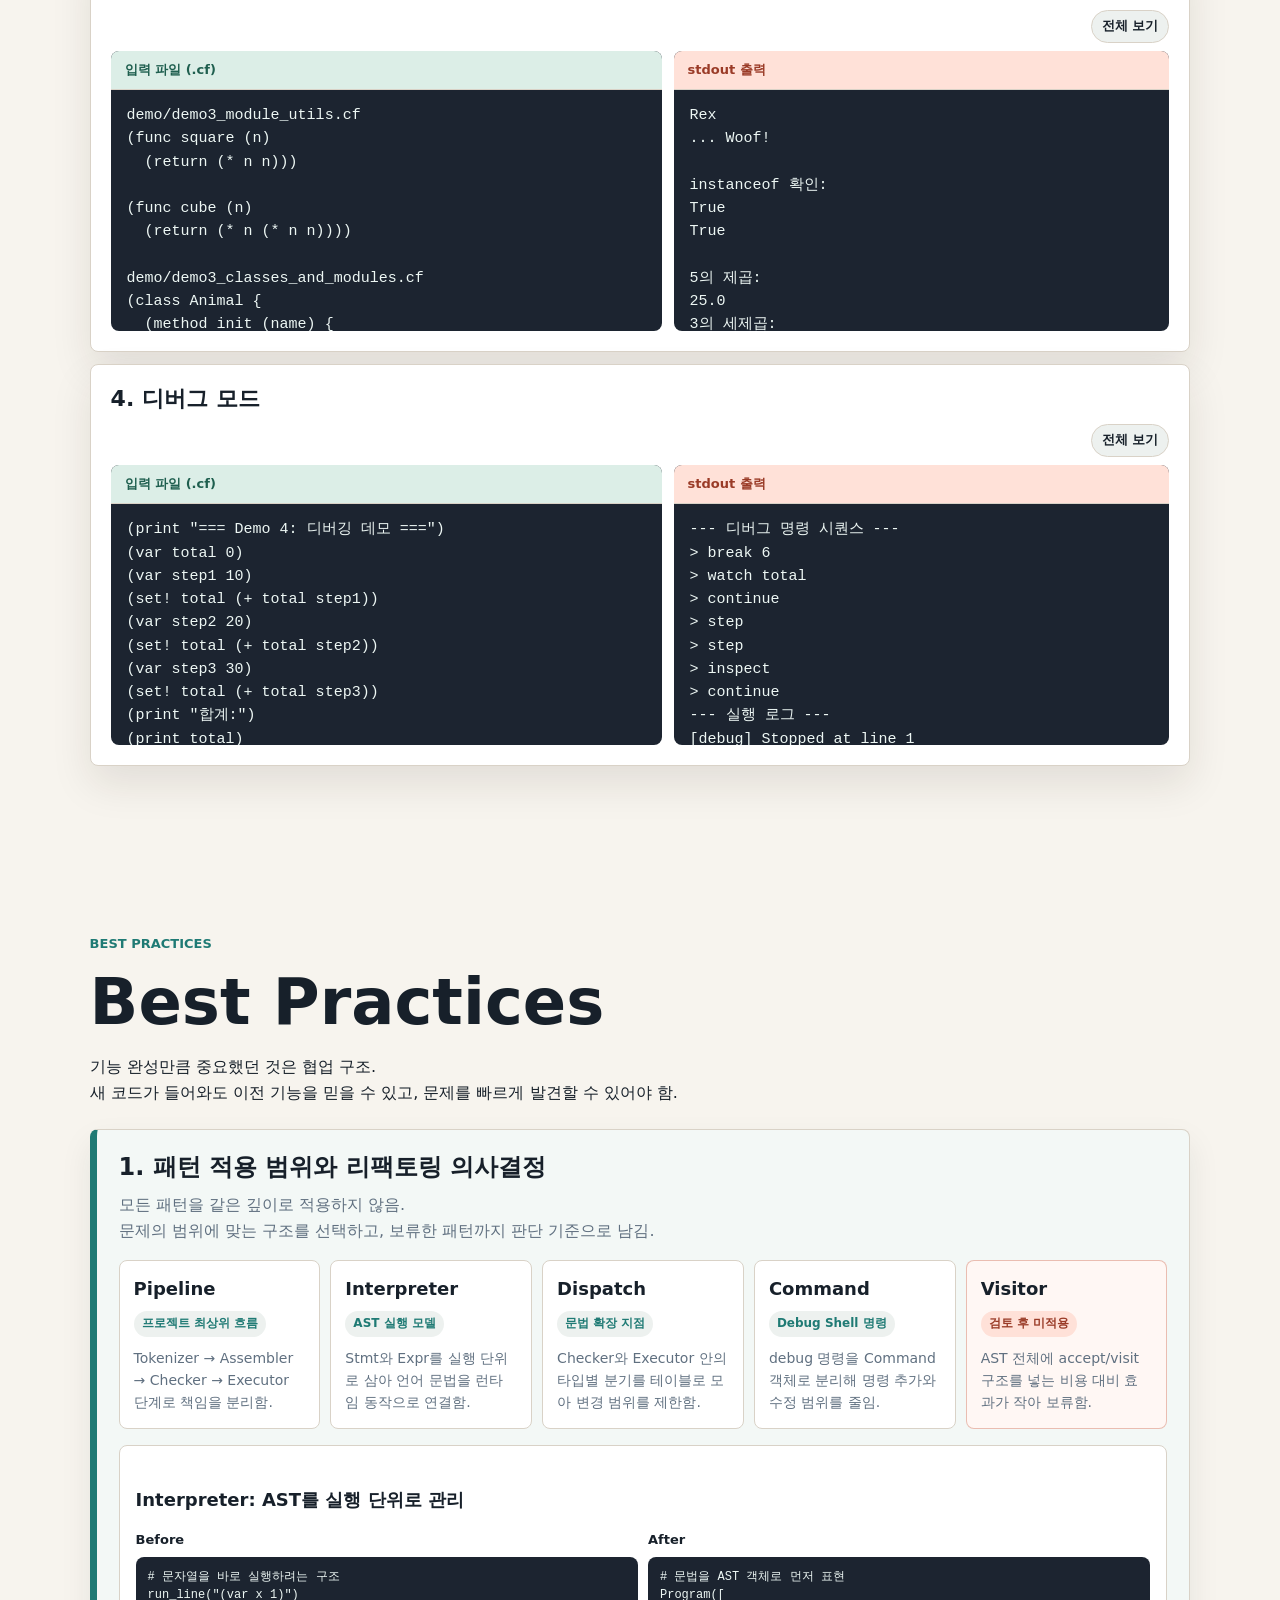
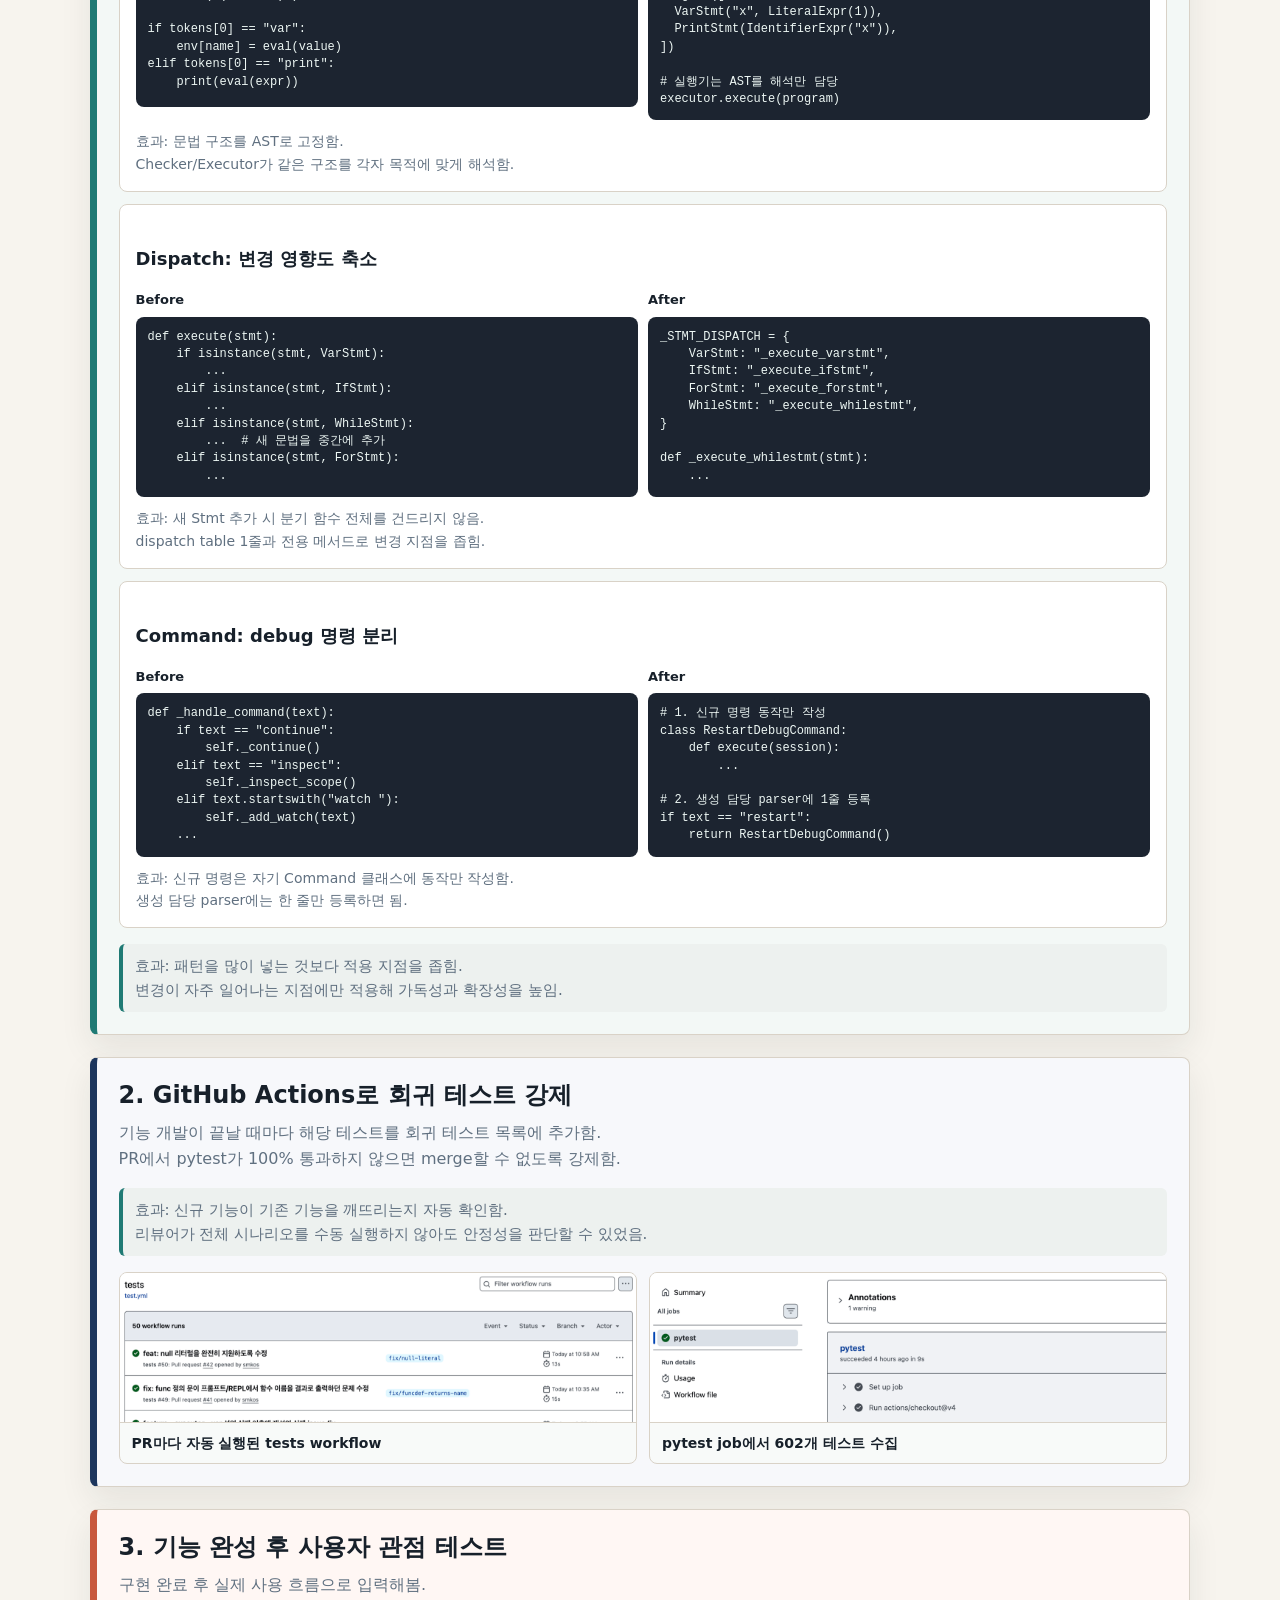
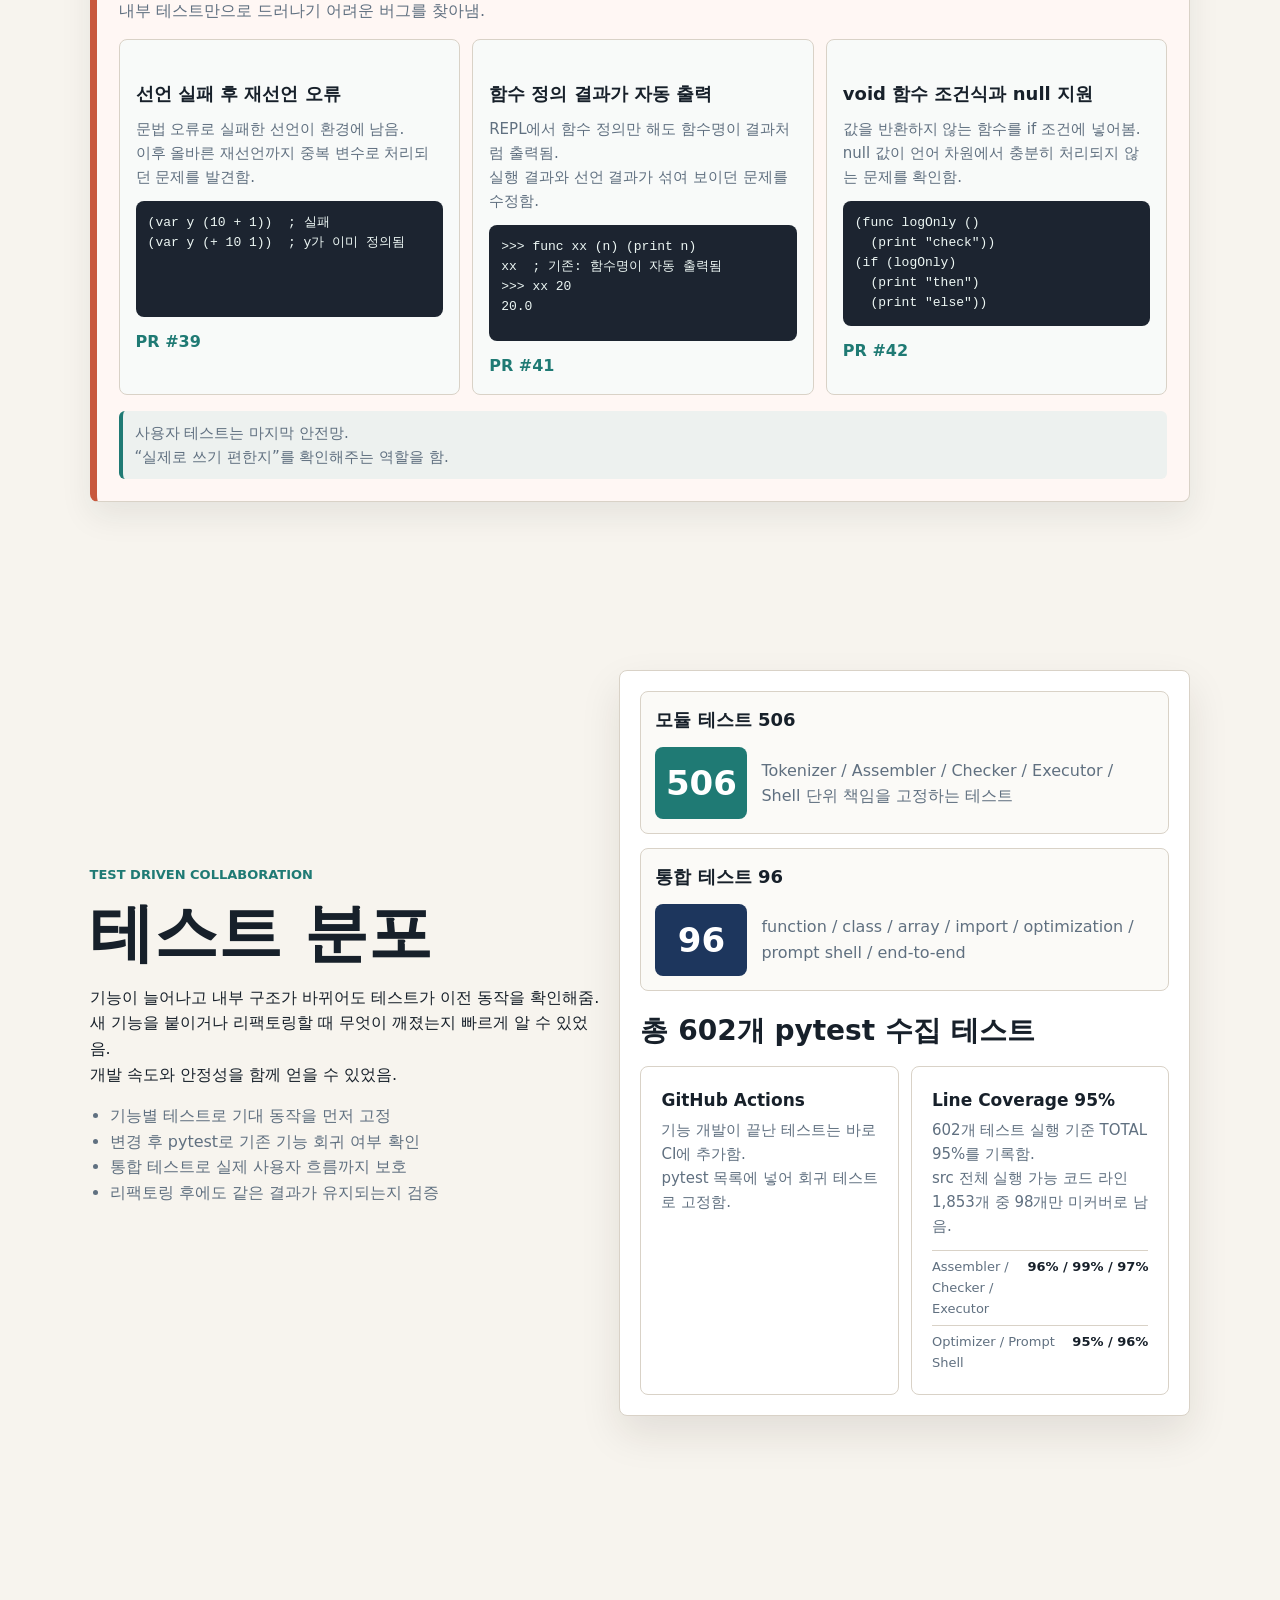
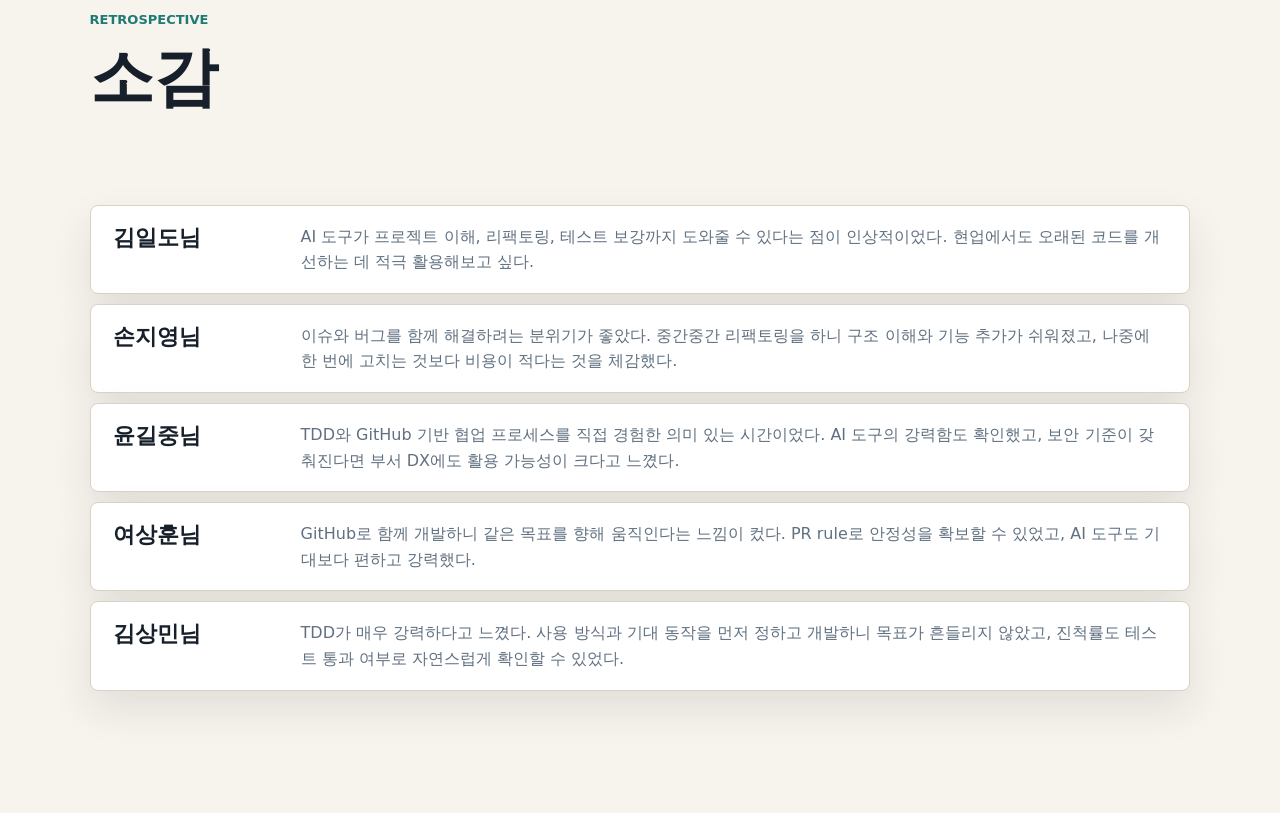
==== commit d76b4836: "docs: 발표자료 문장과 테스트 지표 정리" ====
--- a/docs/index.html
+++ b/docs/index.html
@@ -72,19 +72,19 @@
           <div class="intro-points" aria-label="S-expression introduction">
             <article>
               <strong>S-expression이란?</strong>
-              <p>괄호로 감싼 리스트 구조로 코드와 데이터를 표현하는 표기법이다. Lisp 계열 언어에서 대표적으로 사용된다.</p>
+              <p>괄호로 감싼 리스트 구조로 코드와 데이터를 표현하는 표기법.<br />Lisp 계열 언어에서 대표적으로 사용됨.</p>
             </article>
             <article>
               <strong>Lisp 계열의 철학</strong>
-              <p>프로그램 자체도 리스트 데이터처럼 다룰 수 있다는 점이 핵심이다. 이 철학 덕분에 함수형 사고, 재귀, 메타프로그래밍, 언어 확장이 자연스럽게 이어진다.</p>
+              <p>프로그램 자체도 리스트 데이터처럼 다룰 수 있다는 점이 핵심.<br />함수형 사고, 재귀, 메타프로그래밍, 언어 확장이 자연스럽게 이어짐.</p>
             </article>
             <article>
               <strong>왜 이런 문법이 생겼나?</strong>
-              <p>1950년대 후반 John McCarthy가 인공지능 연구에서 기호와 리스트를 다루기 위해 Lisp를 설계하면서 등장했다. 사람이 읽기 쉬운 문법보다, 코드와 데이터를 같은 구조로 다룰 수 있는 단순한 표현력을 우선했다.</p>
+              <p>1950년대 후반 John McCarthy가 인공지능 연구를 위해 Lisp를 설계하며 등장함.<br />코드와 데이터를 같은 구조로 다루는 단순한 표현력을 우선함.</p>
             </article>
             <article>
               <strong>어떤 특징인가?</strong>
-              <p>연산자와 피연산자가 같은 리스트 안에 놓여 문법 구조가 단순하다. 파싱 결과도 트리 형태로 자연스럽게 이어진다.</p>
+              <p>연산자와 피연산자가 같은 리스트 안에 놓여 문법 구조가 단순함.<br />파싱 결과도 트리 형태로 자연스럽게 이어짐.</p>
             </article>
           </div>
         </div>
@@ -112,8 +112,8 @@
           <p class="eyebrow">Team Decision</p>
           <h2>언어 수정사항</h2>
           <p>
-            S-expression은 모든 표현을 소괄호로 감싸주어야 한다.
-            우리는 REPL에서 더 자연스럽게 코드를 입력하도록, 바깥쪽 global 소괄호를 제거하기로 했다.
+            S-expression은 모든 표현을 소괄호로 감싸주어야 함.<br />
+            REPL 입력을 더 자연스럽게 만들기 위해 바깥쪽 global 소괄호를 제거함.
           </p>
         </div>
         <div class="comparison">
@@ -136,7 +136,7 @@
         <div class="section-heading">
           <p class="eyebrow">Feature Demo</p>
           <h2>기능 구현 소개</h2>
-          <p>데모 파일 1~4번을 실행하면 기초 문법, 함수, 클래스/모듈, 디버그 기능이 순서대로 검증된다.</p>
+          <p>데모 파일 1~4번으로 주요 기능을 검증함.<br />기초 문법, 함수, 클래스/모듈, 디버그 기능을 순서대로 확인함.</p>
         </div>
         <div class="demo-pairs" aria-label="demo input and output pairs">
           <article>
@@ -160,6 +160,7 @@
   (set! total (+ total i)))
 (print total)
 
+(print "블록 스코프 확인 (바깥 x는 영향받지 않음):")
 (var x 100)
 {
   (var x 999)
@@ -169,6 +170,7 @@
 (print "블록 바깥 x:")
 (print x)
 
+(print "배열: 점수 5개의 평균")
 (var scores [5])
 (set-index! scores 0 90)
 (set-index! scores 1 85)
@@ -202,23 +204,27 @@
             <div class="io-pair">
               <pre><code>(func add (a b)
   (return (+ a b)))
+(print "3 + 4 =")
 (print (add 3 4))
 
 (func factorial (n)
   (if (= n 0)
     (return 1)
     (return (* n (factorial (- n 1))))))
+(print "팩토리얼 (재귀): 5! =")
 (print (factorial 5))
 
 (func fib (n)
   (if (&lt; n 2)
     (return n)
     (return (+ (fib (- n 1)) (fib (- n 2))))))
+(print "피보나치 (재귀): fib(10) =")
 (print (fib 10))
 
 (var base 10)
 (func addBase (x)
   (return (+ base x)))
+(print "클로저: 정의 시점의 base=10을 기억하는 함수")
 (print (addBase 5))</code></pre>
               <pre><code>3 + 4 =
 7.0
@@ -266,11 +272,14 @@
 (var d (Dog "Rex"))
 (d.describe)
 
+(print "instanceof 확인:")
 (print (instanceof d Dog))
 (print (instanceof d Animal))
 
 (import "demo/demo3_module_utils.cf" alias util)
+(print "5의 제곱:")
 (print (util.square 5))
+(print "3의 세제곱:")
 (print (util.cube 3))</code></pre>
               <pre><code>Rex
 ... Woof!
@@ -335,8 +344,8 @@
           <p class="eyebrow">Best Practices</p>
           <h2>Best Practices</h2>
           <p>
-            기능을 완성하는 것만큼 중요했던 것은, 새 코드가 들어와도 이전
-            기능을 믿을 수 있고 문제를 빠르게 발견할 수 있는 협업 구조였다.
+            기능 완성만큼 중요했던 것은 협업 구조.<br />
+            새 코드가 들어와도 이전 기능을 믿을 수 있고, 문제를 빠르게 발견할 수 있어야 함.
           </p>
         </div>
 
@@ -344,35 +353,35 @@
           <article class="practice-item">
             <h3>1. 패턴 적용 범위와 리팩토링 의사결정</h3>
             <p>
-              모든 패턴을 같은 깊이로 적용하지 않고, 문제의 범위에 맞는 구조를 선택했다.
-              적용한 패턴과 의도적으로 보류한 패턴을 함께 정리해 리팩토링 판단 기준을 남겼다.
+              모든 패턴을 같은 깊이로 적용하지 않음.<br />
+              문제의 범위에 맞는 구조를 선택하고, 보류한 패턴까지 판단 기준으로 남김.
             </p>
 
             <div class="pattern-scope-grid">
               <article>
                 <strong>Pipeline</strong>
                 <span>프로젝트 최상위 흐름</span>
-                <p>Tokenizer → Assembler → Checker → Executor 단계로 책임을 분리했다.</p>
+                <p>Tokenizer → Assembler → Checker → Executor 단계로 책임을 분리함.</p>
               </article>
               <article>
                 <strong>Interpreter</strong>
                 <span>AST 실행 모델</span>
-                <p>Stmt와 Expr를 실행 단위로 삼아 언어 문법을 런타임 동작으로 연결했다.</p>
+                <p>Stmt와 Expr를 실행 단위로 삼아 언어 문법을 런타임 동작으로 연결함.</p>
               </article>
               <article>
                 <strong>Dispatch</strong>
                 <span>문법 확장 지점</span>
-                <p>Checker와 Executor 안의 타입별 분기를 테이블로 모아 변경 범위를 제한했다.</p>
+                <p>Checker와 Executor 안의 타입별 분기를 테이블로 모아 변경 범위를 제한함.</p>
               </article>
               <article>
                 <strong>Command</strong>
                 <span>Debug Shell 명령</span>
-                <p>debug 명령을 Command 객체로 분리해 명령 추가와 수정 범위를 줄였다.</p>
+                <p>debug 명령을 Command 객체로 분리해 명령 추가와 수정 범위를 줄임.</p>
               </article>
               <article class="pattern-decision">
                 <strong>Visitor</strong>
                 <span>검토 후 미적용</span>
-                <p>AST 전체에 accept/visit 구조를 넣는 비용 대비 효과가 작아 보류했다.</p>
+                <p>AST 전체에 accept/visit 구조를 넣는 비용 대비 효과가 작아 보류함.</p>
               </article>
             </div>
 
@@ -402,7 +411,7 @@
 executor.execute(program)</code></pre>
                   </div>
                 </div>
-                <p class="change-impact">효과: 문법 구조를 AST로 고정하고, Checker/Executor가 같은 구조를 각자 목적에 맞게 해석할 수 있었다.</p>
+                <p class="change-impact">효과: 문법 구조를 AST로 고정함.<br />Checker/Executor가 같은 구조를 각자 목적에 맞게 해석함.</p>
               </article>
               <article>
                 <h4>Dispatch: 변경 영향도 축소</h4>
@@ -432,7 +441,7 @@
     ...</code></pre>
                   </div>
                 </div>
-                <p class="change-impact">효과: 새 Stmt 추가 시 분기 함수 전체를 건드리는 대신, 모듈별 dispatch table 1줄과 전용 메서드로 변경 지점을 좁혔다.</p>
+                <p class="change-impact">효과: 새 Stmt 추가 시 분기 함수 전체를 건드리지 않음.<br />dispatch table 1줄과 전용 메서드로 변경 지점을 좁힘.</p>
               </article>
               <article>
                 <h4>Command: debug 명령 분리</h4>
@@ -460,27 +469,27 @@
     return RestartDebugCommand()</code></pre>
                   </div>
                 </div>
-                <p class="change-impact">효과: 신규 명령은 자기 Command 클래스에 동작을 작성하고, 생성 담당 parser에 한 줄 등록하면 된다.</p>
-              </article>
-            </div>
-            <p class="impact">효과: 패턴을 많이 넣는 것보다, 변경이 자주 일어나는 지점에만 적용해 가독성과 확장성을 높였다.</p>
+                <p class="change-impact">효과: 신규 명령은 자기 Command 클래스에 동작만 작성함.<br />생성 담당 parser에는 한 줄만 등록하면 됨.</p>
+              </article>
+            </div>
+            <p class="impact">효과: 패턴을 많이 넣는 것보다 적용 지점을 좁힘.<br />변경이 자주 일어나는 지점에만 적용해 가독성과 확장성을 높임.</p>
           </article>
 
           <article class="practice-item">
             <h3>2. GitHub Actions로 회귀 테스트 강제</h3>
             <p>
-              기능 개발이 끝날 때마다 해당 테스트를 회귀 테스트 목록에 넣고,
-              PR에서 pytest가 100% 통과하지 않으면 merge할 수 없도록 했다.
+              기능 개발이 끝날 때마다 해당 테스트를 회귀 테스트 목록에 추가함.<br />
+              PR에서 pytest가 100% 통과하지 않으면 merge할 수 없도록 강제함.
             </p>
-            <p class="impact">효과: 신규 기능이 기존 기능을 깨뜨리는지 자동으로 확인했고, 리뷰어가 수동으로 전체 시나리오를 다시 실행하지 않아도 안정성을 판단할 수 있었다.</p>
+            <p class="impact">효과: 신규 기능이 기존 기능을 깨뜨리는지 자동 확인함.<br />리뷰어가 전체 시나리오를 수동 실행하지 않아도 안정성을 판단할 수 있었음.</p>
             <div class="evidence-strip" aria-label="GitHub Actions regression test evidence">
               <figure>
                 <img src="assets/github-actions-runs.png" alt="GitHub Actions workflow runs passed for recent pull requests">
                 <figcaption>PR마다 자동 실행된 tests workflow</figcaption>
               </figure>
               <figure>
-                <img src="assets/github-actions-pytest.png" alt="GitHub Actions pytest job succeeded and collected 600 tests">
-                <figcaption>pytest job에서 600개 테스트 수집</figcaption>
+                <img src="assets/github-actions-pytest.png" alt="GitHub Actions pytest job succeeded and collected 602 tests">
+                <figcaption>pytest job에서 602개 테스트 수집</figcaption>
               </figure>
             </div>
           </article>
@@ -488,20 +497,20 @@
           <article class="practice-item">
             <h3>3. 기능 완성 후 사용자 관점 테스트</h3>
             <p>
-              구현이 끝난 뒤 실제 사용 흐름으로 입력해보며 내부 테스트만으로는
-              드러나기 어려운 버그를 찾아냈다.
+              구현 완료 후 실제 사용 흐름으로 입력해봄.<br />
+              내부 테스트만으로 드러나기 어려운 버그를 찾아냄.
             </p>
             <div class="bug-case-grid">
               <article class="bug-case">
                 <h4>선언 실패 후 재선언 오류</h4>
-                <p>문법 오류로 실패한 선언이 환경에 남아, 올바른 재선언까지 중복 변수로 처리되던 문제를 발견했다.</p>
+                <p>문법 오류로 실패한 선언이 환경에 남음.<br />이후 올바른 재선언까지 중복 변수로 처리되던 문제를 발견함.</p>
                 <pre><code>(var y (10 + 1))  ; 실패
 (var y (+ 10 1))  ; y가 이미 정의됨</code></pre>
                 <a href="https://github.com/americanoshot5/custom_interpreter_d_clan/pull/39" target="_blank" rel="noreferrer">PR #39</a>
               </article>
               <article class="bug-case">
                 <h4>함수 정의 결과가 자동 출력</h4>
-                <p>REPL에서 함수 정의만 했는데 함수명이 결과처럼 출력되어, 실행 결과와 선언 결과가 섞여 보이던 문제를 수정했다.</p>
+                <p>REPL에서 함수 정의만 해도 함수명이 결과처럼 출력됨.<br />실행 결과와 선언 결과가 섞여 보이던 문제를 수정함.</p>
                 <pre><code>&gt;&gt;&gt; func xx (n) (print n)
 xx  ; 기존: 함수명이 자동 출력됨
 &gt;&gt;&gt; xx 20
@@ -510,7 +519,7 @@
               </article>
               <article class="bug-case">
                 <h4>void 함수 조건식과 null 지원</h4>
-                <p>값을 반환하지 않는 함수를 if 조건에 넣어보며, null 값이 언어 차원에서 충분히 처리되지 않는 문제를 확인했다.</p>
+                <p>값을 반환하지 않는 함수를 if 조건에 넣어봄.<br />null 값이 언어 차원에서 충분히 처리되지 않는 문제를 확인함.</p>
                 <pre><code>(func logOnly ()
   (print "check"))
 (if (logOnly)
@@ -519,7 +528,7 @@
                 <a href="https://github.com/americanoshot5/custom_interpreter_d_clan/pull/42" target="_blank" rel="noreferrer">PR #42</a>
               </article>
             </div>
-            <p class="impact">사용자 테스트는 “실제로 쓰기 편한지”를 확인해주는 마지막 안전망이 되었다.</p>
+            <p class="impact">사용자 테스트는 마지막 안전망.<br />“실제로 쓰기 편한지”를 확인해주는 역할을 함.</p>
           </article>
         </div>
       </section>
@@ -529,9 +538,9 @@
           <p class="eyebrow">Test Driven Collaboration</p>
           <h2>테스트 분포</h2>
           <p>
-            기능이 늘어나고 내부 구조가 바뀌어도, 테스트가 이전 동작을 계속
-            확인해주었다. 덕분에 새 기능을 붙이거나 리팩토링할 때 무엇이
-            깨졌는지 빠르게 알 수 있었고, 개발 속도와 안정성을 함께 얻을 수 있었다.
+            기능이 늘어나고 내부 구조가 바뀌어도 테스트가 이전 동작을 확인해줌.<br />
+            새 기능을 붙이거나 리팩토링할 때 무엇이 깨졌는지 빠르게 알 수 있었음.<br />
+            개발 속도와 안정성을 함께 얻을 수 있었음.
           </p>
           <ul class="plain-list">
             <li>기능별 테스트로 기대 동작을 먼저 고정</li>
@@ -561,11 +570,15 @@
           <div class="quality-grid">
             <article>
               <strong>GitHub Actions</strong>
-              <p>기능 개발이 끝난 테스트는 바로 CI의 pytest 목록에 넣어 회귀 테스트로 고정했다.</p>
+              <p>기능 개발이 끝난 테스트는 바로 CI에 추가함.<br />pytest 목록에 넣어 회귀 테스트로 고정함.</p>
             </article>
             <article>
-              <strong>Coverage 95%+</strong>
-              <p>마지막에는 코드 커버리지까지 측정해 테스트 품질을 확인했고, 95% 이상으로 평가했다.</p>
+              <strong>Line Coverage 95%</strong>
+              <p>602개 테스트 실행 기준 TOTAL 95%를 기록함.<br />src 전체 실행 가능 코드 라인 1,853개 중 98개만 미커버로 남음.</p>
+              <ul class="coverage-list">
+                <li><span>Assembler / Checker / Executor</span><strong>96% / 99% / 97%</strong></li>
+                <li><span>Optimizer / Prompt Shell</span><strong>95% / 96%</strong></li>
+              </ul>
             </article>
           </div>
         </div>
@@ -600,5 +613,21 @@
         </div>
       </section>
     </main>
+    <script>
+      document.querySelectorAll(".io-pair").forEach((pair) => {
+        const button = document.createElement("button");
+        button.type = "button";
+        button.className = "io-expand-toggle";
+        button.textContent = "전체 보기";
+        button.addEventListener("click", () => {
+          const expanded = pair.classList.toggle("is-expanded");
+          pair.querySelectorAll("pre").forEach((pre) => {
+            pre.classList.toggle("is-expanded", expanded);
+          });
+          button.textContent = expanded ? "접기" : "전체 보기";
+        });
+        pair.parentNode.insertBefore(button, pair);
+      });
+    </script>
   </body>
 </html>
--- a/docs/styles.css
+++ b/docs/styles.css
@@ -454,6 +454,10 @@
   border-radius: 8px;
 }
 
+.io-pair pre.is-expanded {
+  max-height: none;
+}
+
 .io-pair pre::before {
   position: sticky;
   top: 0;
@@ -480,6 +484,25 @@
   color: #9a3b27;
 }
 
+.io-expand-toggle {
+  display: block;
+  width: fit-content;
+  margin: 0 0 8px auto;
+  padding: 5px 10px;
+  color: var(--ink);
+  background: #edf1ef;
+  border: 1px solid var(--line);
+  border-radius: 999px;
+  cursor: pointer;
+  font: inherit;
+  font-size: 13px;
+  font-weight: 800;
+}
+
+.io-expand-toggle:hover {
+  background: #dceee7;
+}
+
 .refactor-grid {
   display: grid;
   gap: 14px;
@@ -861,6 +884,31 @@
 .quality-grid p {
   margin-bottom: 0;
   font-size: 15px;
+}
+
+.coverage-list {
+  display: grid;
+  gap: 6px;
+  margin: 12px 0 0;
+  padding: 0;
+  list-style: none;
+}
+
+.coverage-list li {
+  display: flex;
+  justify-content: space-between;
+  gap: 10px;
+  padding-top: 6px;
+  border-top: 1px solid var(--line);
+  color: var(--muted);
+  font-size: 13px;
+}
+
+.coverage-list strong {
+  margin-bottom: 0;
+  color: var(--ink);
+  font-size: 13px;
+  white-space: nowrap;
 }
 
 .lesson-grid {
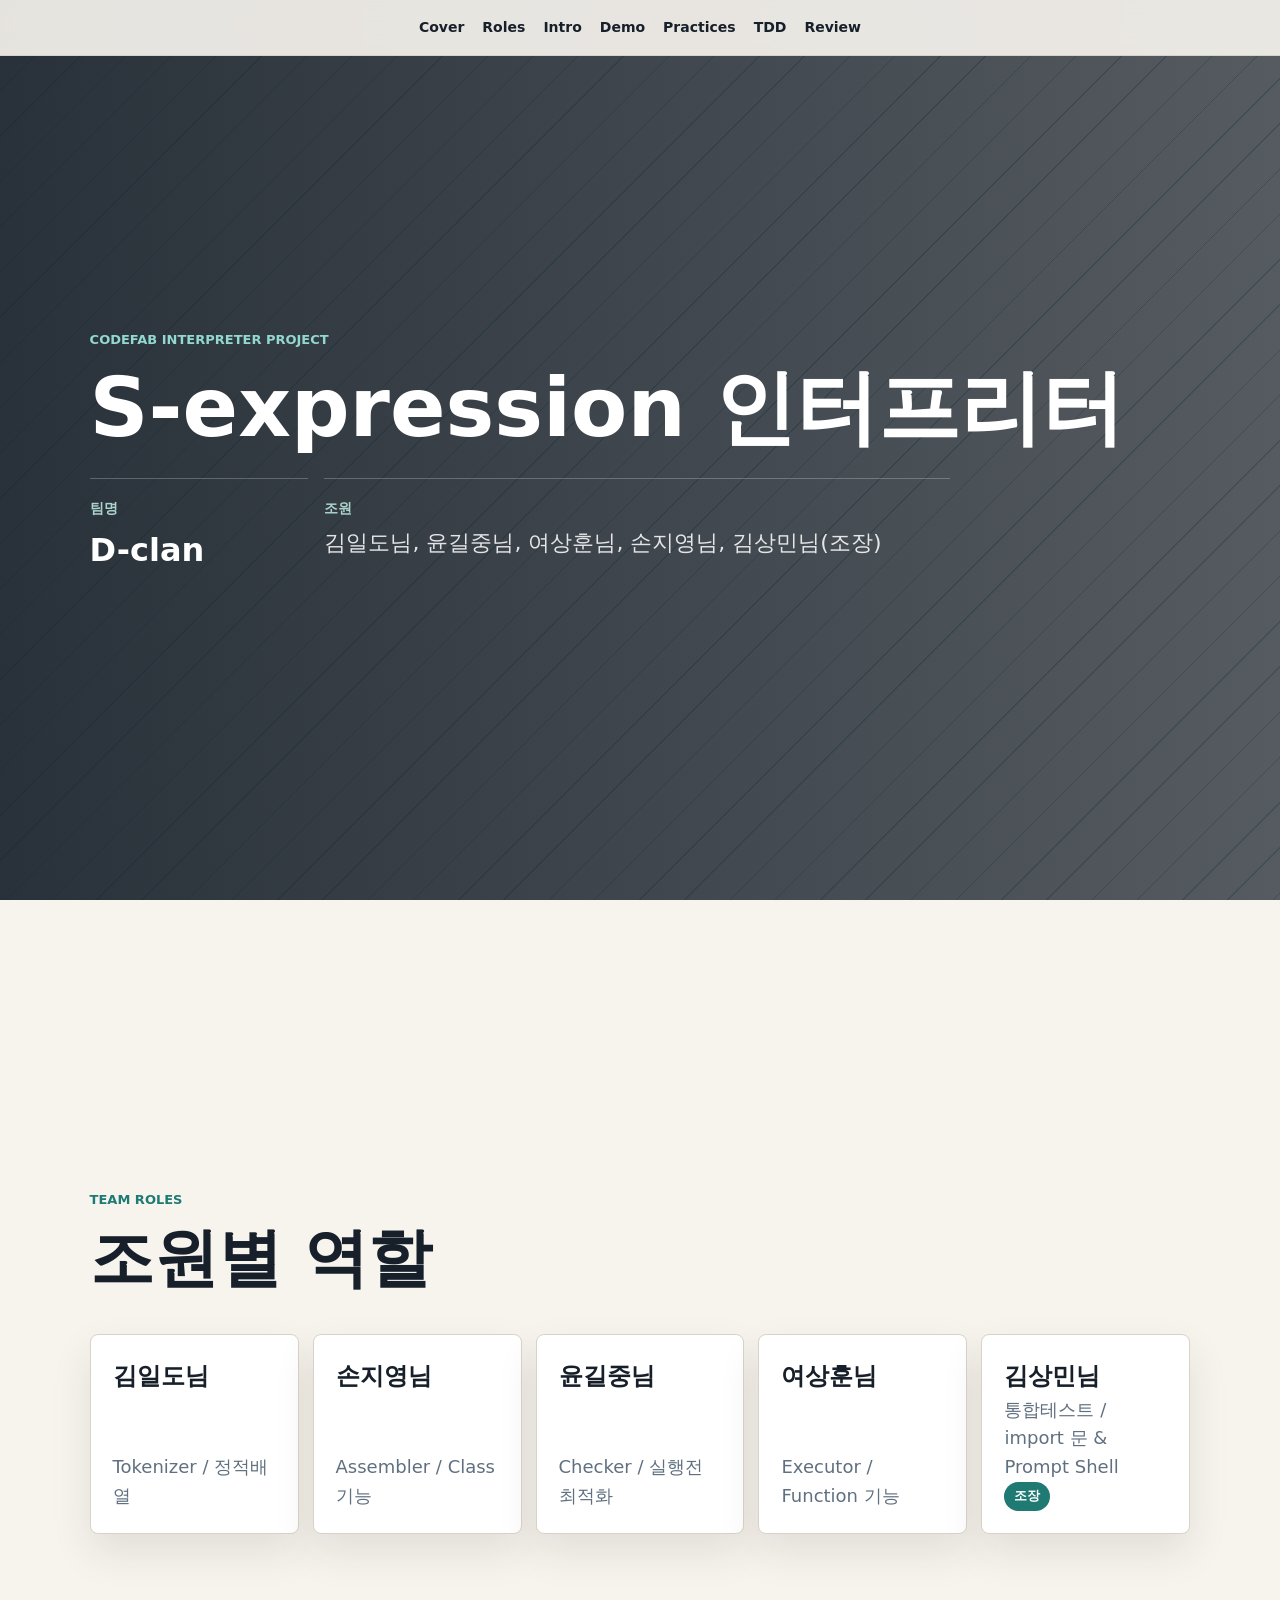
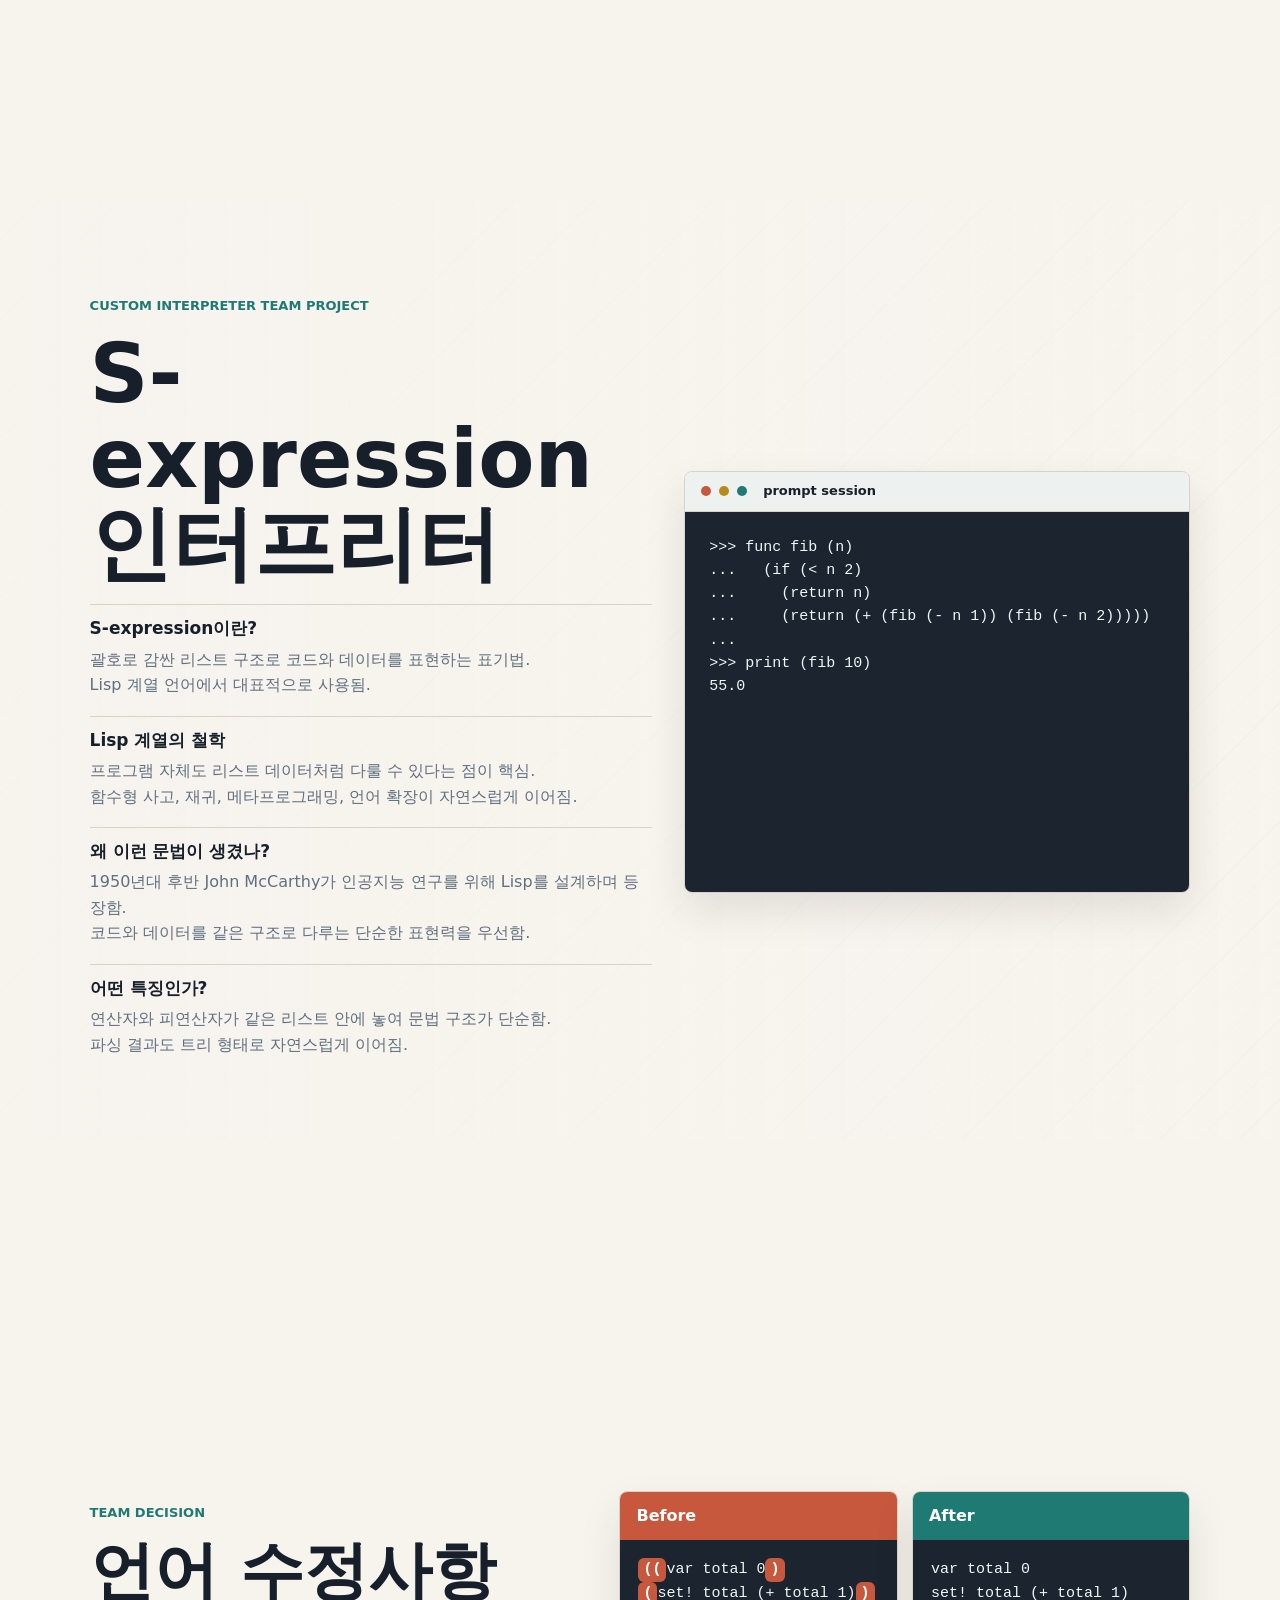
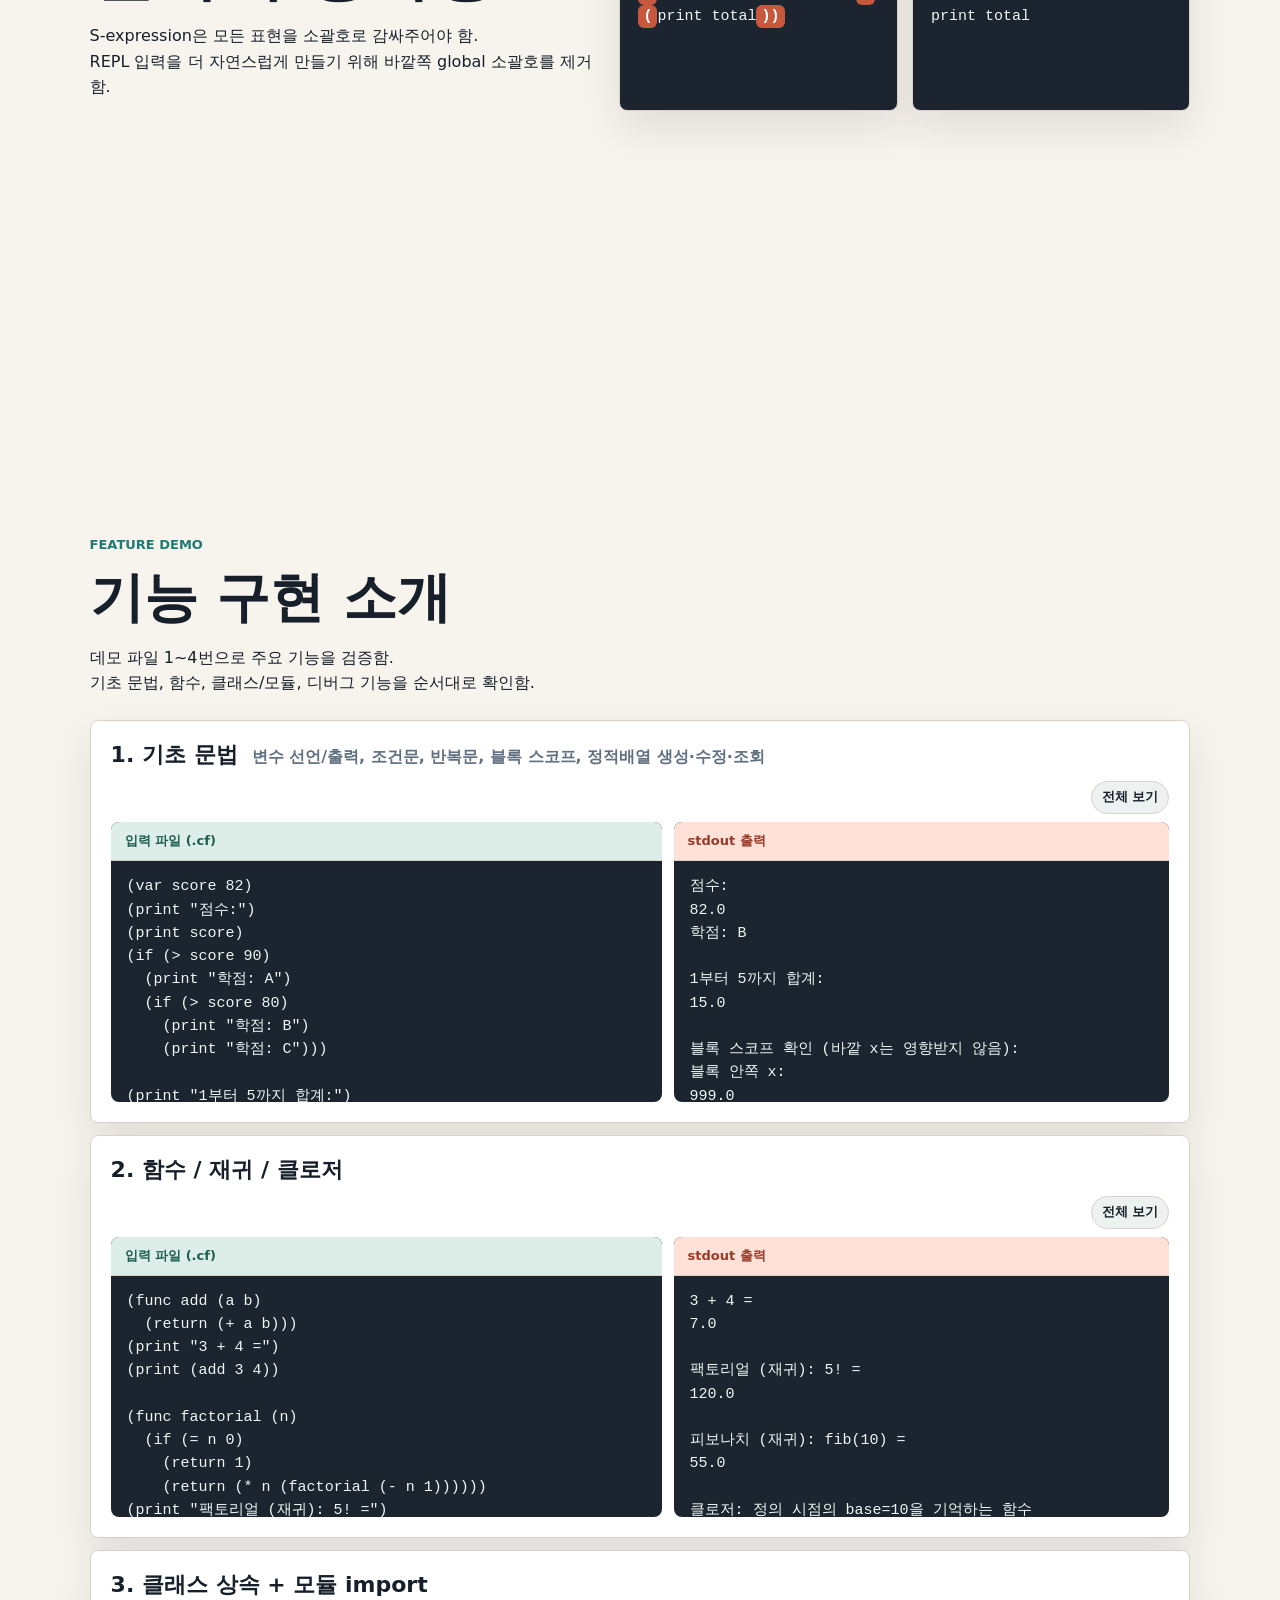
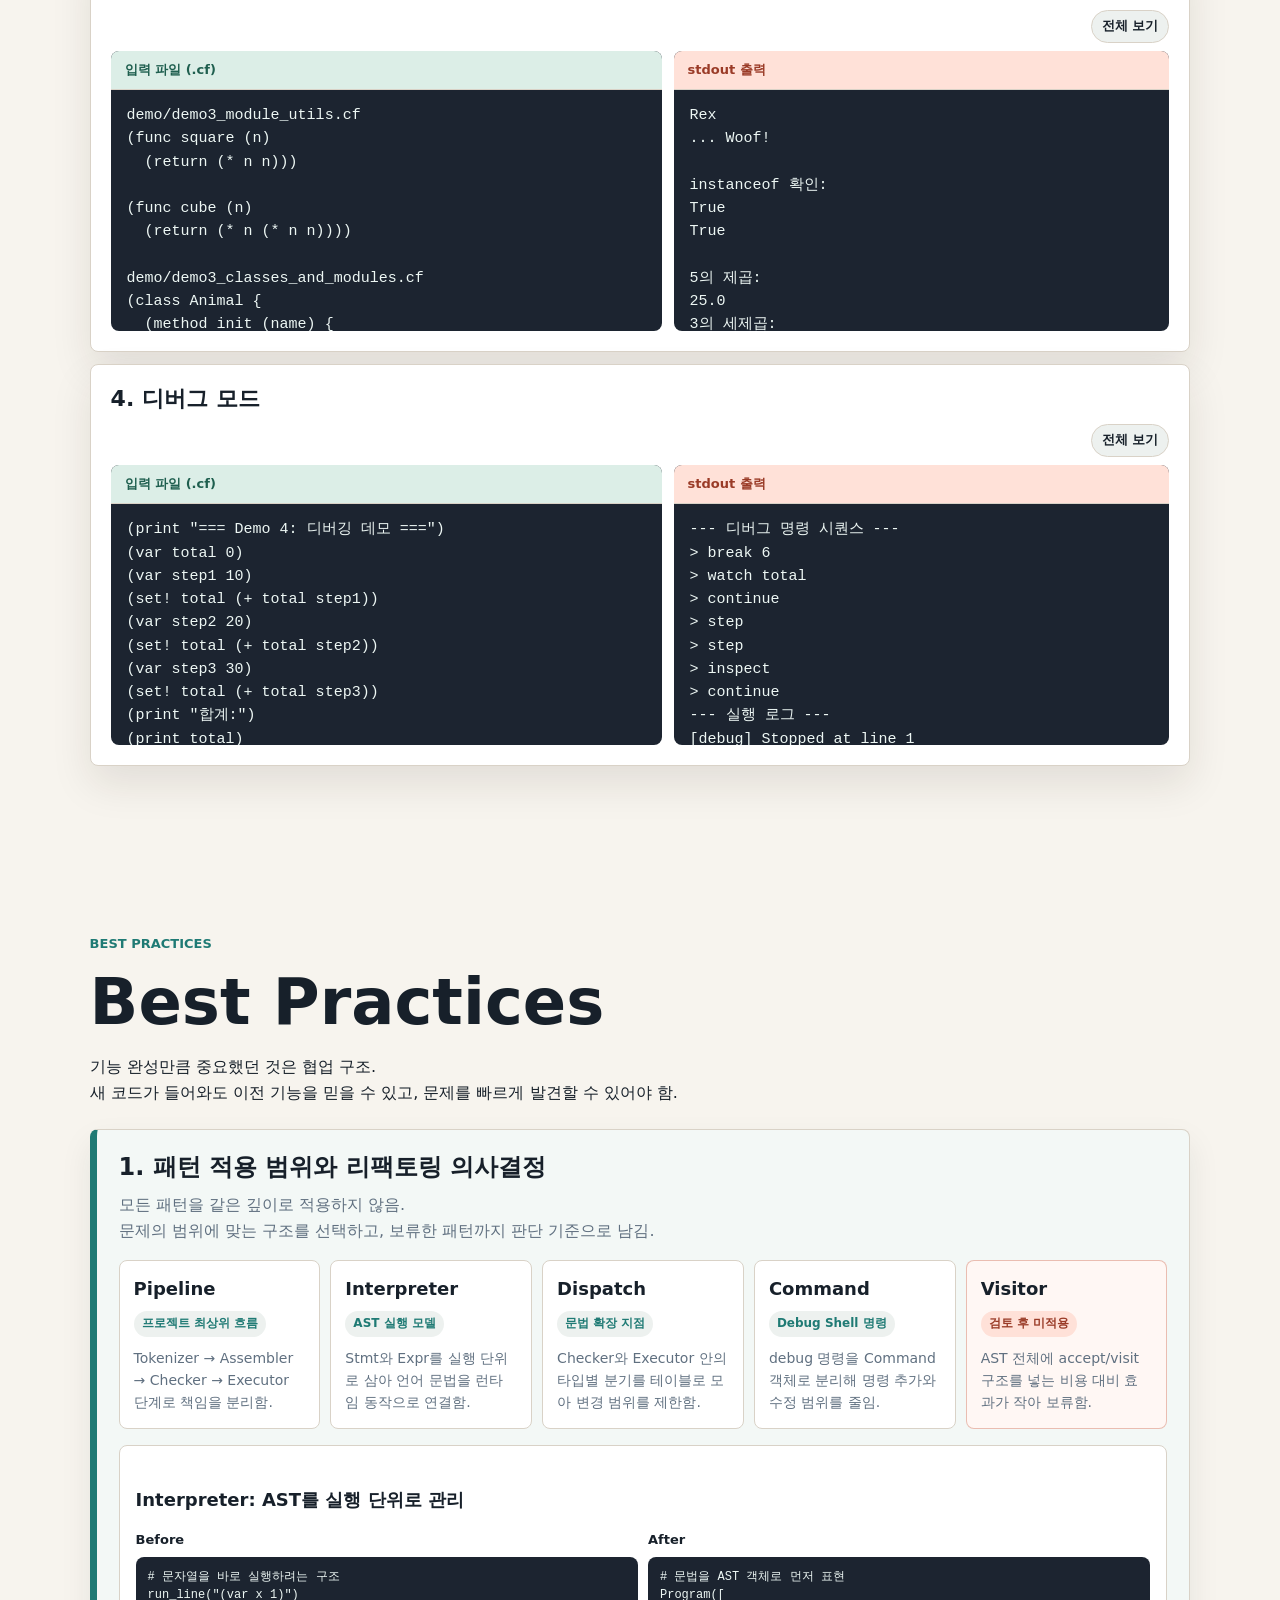
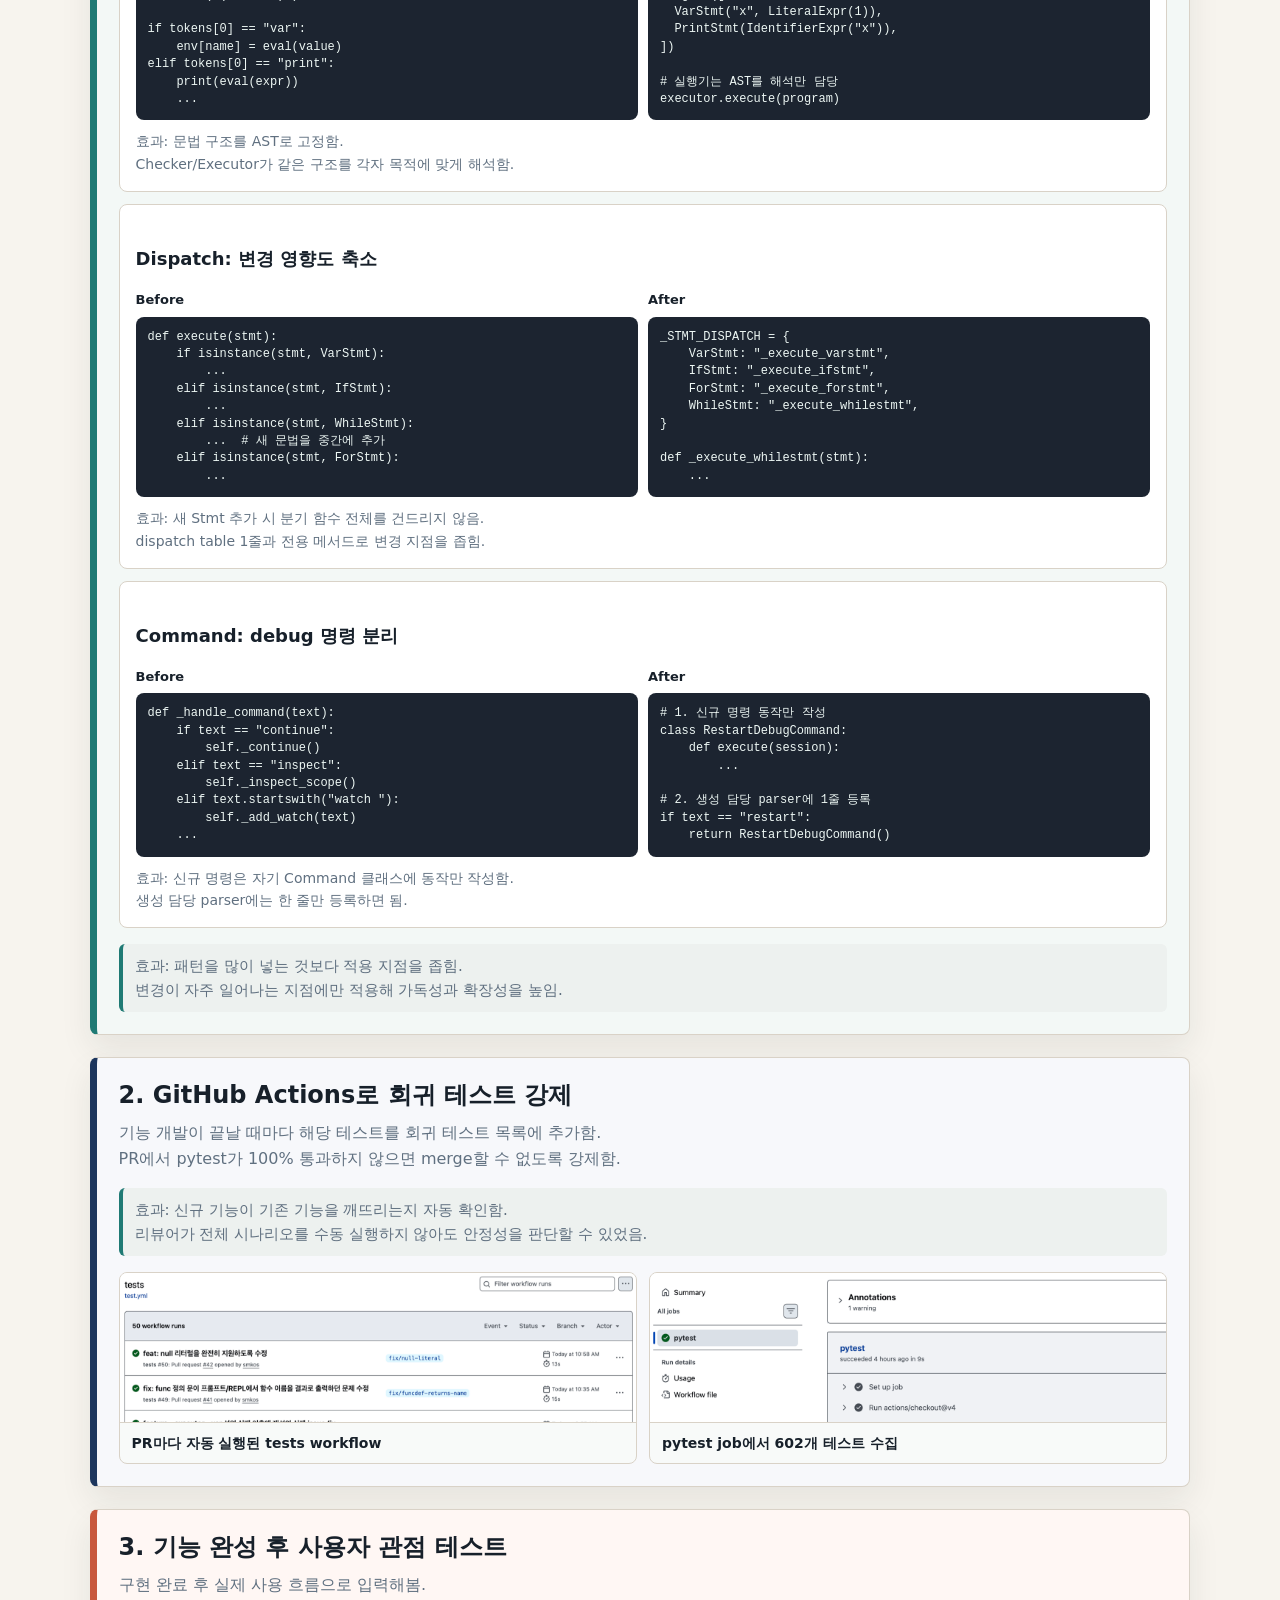
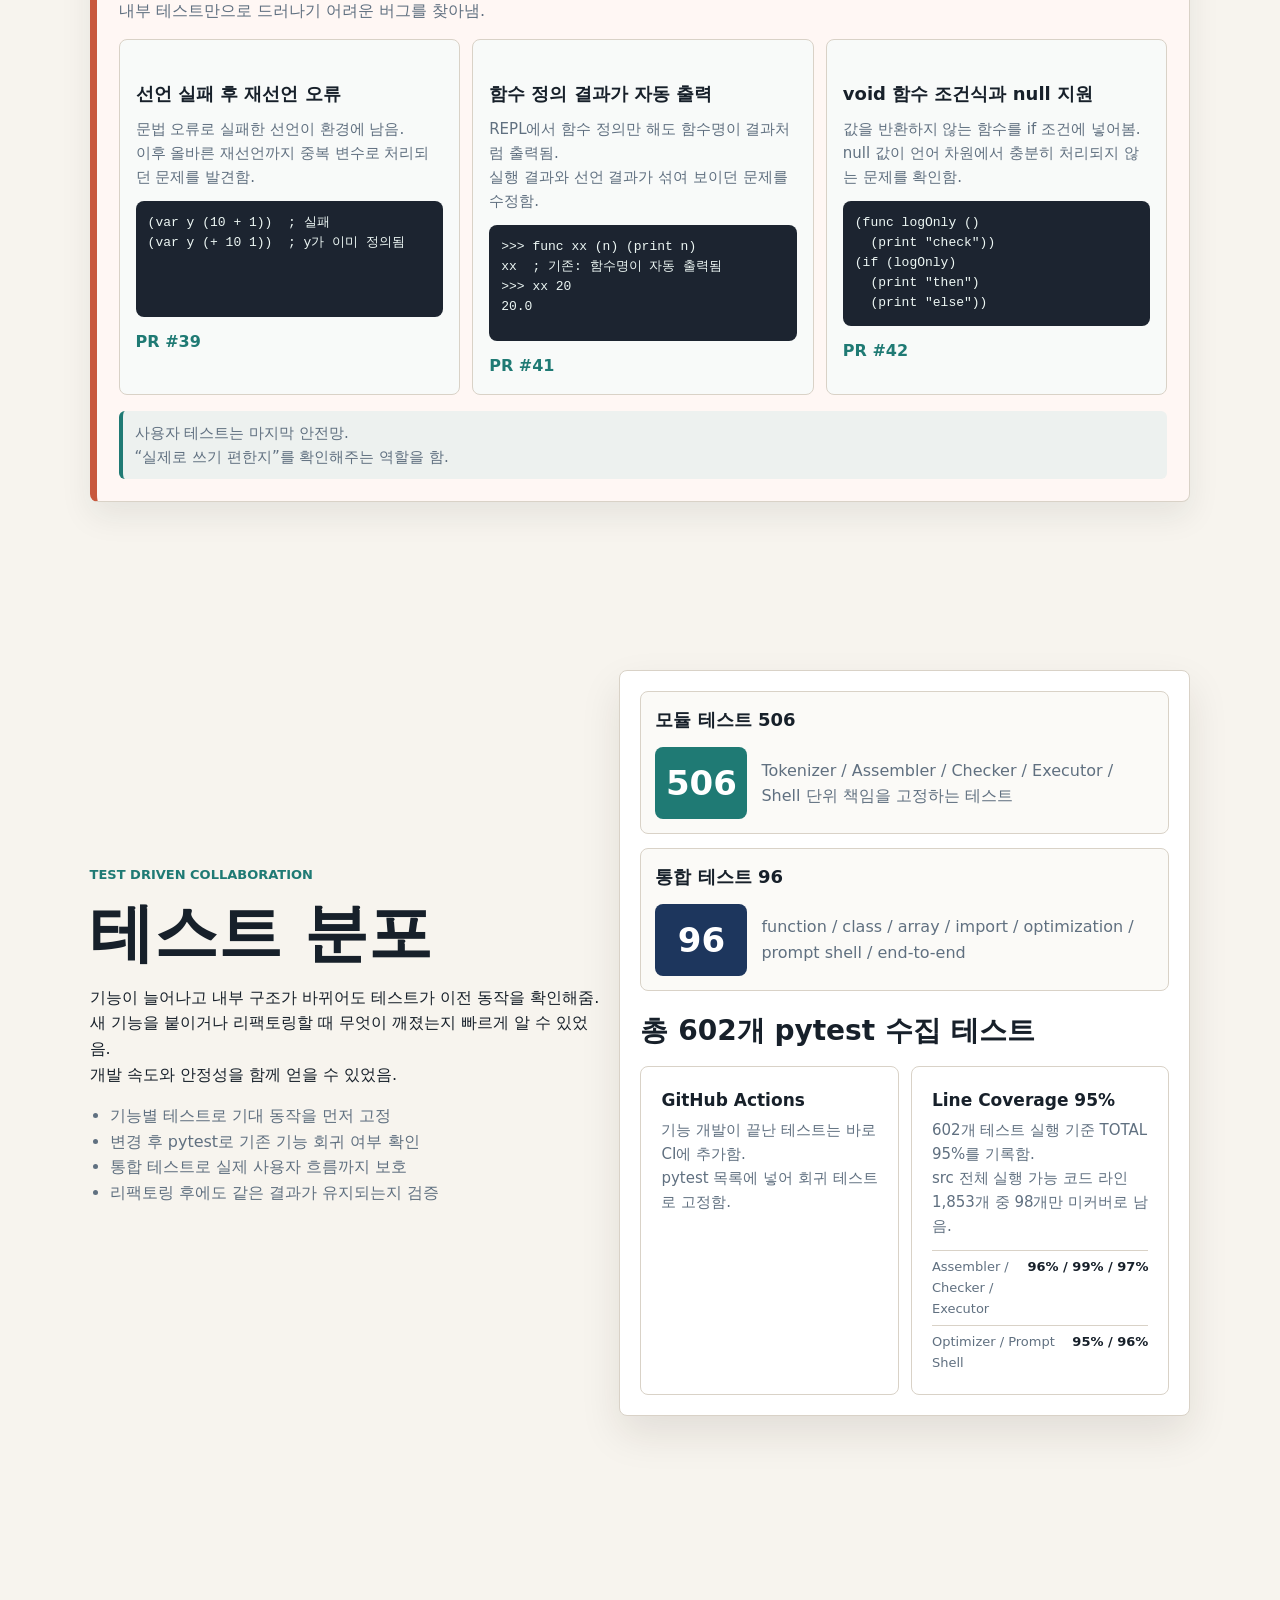
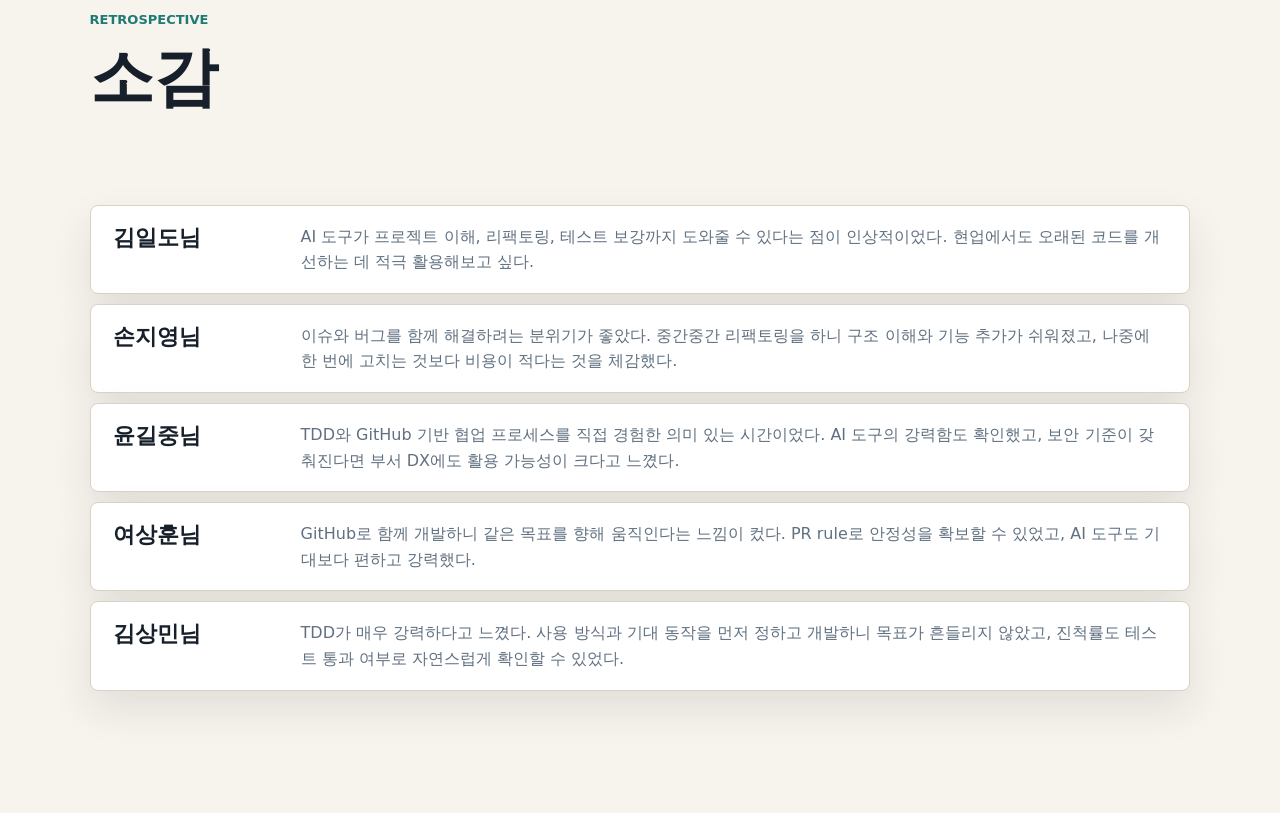
==== commit f3183c47: "글 간격 수정" ====
--- a/docs/index.html
+++ b/docs/index.html
@@ -397,7 +397,8 @@
 if tokens[0] == "var":
     env[name] = eval(value)
 elif tokens[0] == "print":
-    print(eval(expr))</code></pre>
+    print(eval(expr))
+    ...           </code></pre>
                   </div>
                   <div>
                     <strong>After</strong>
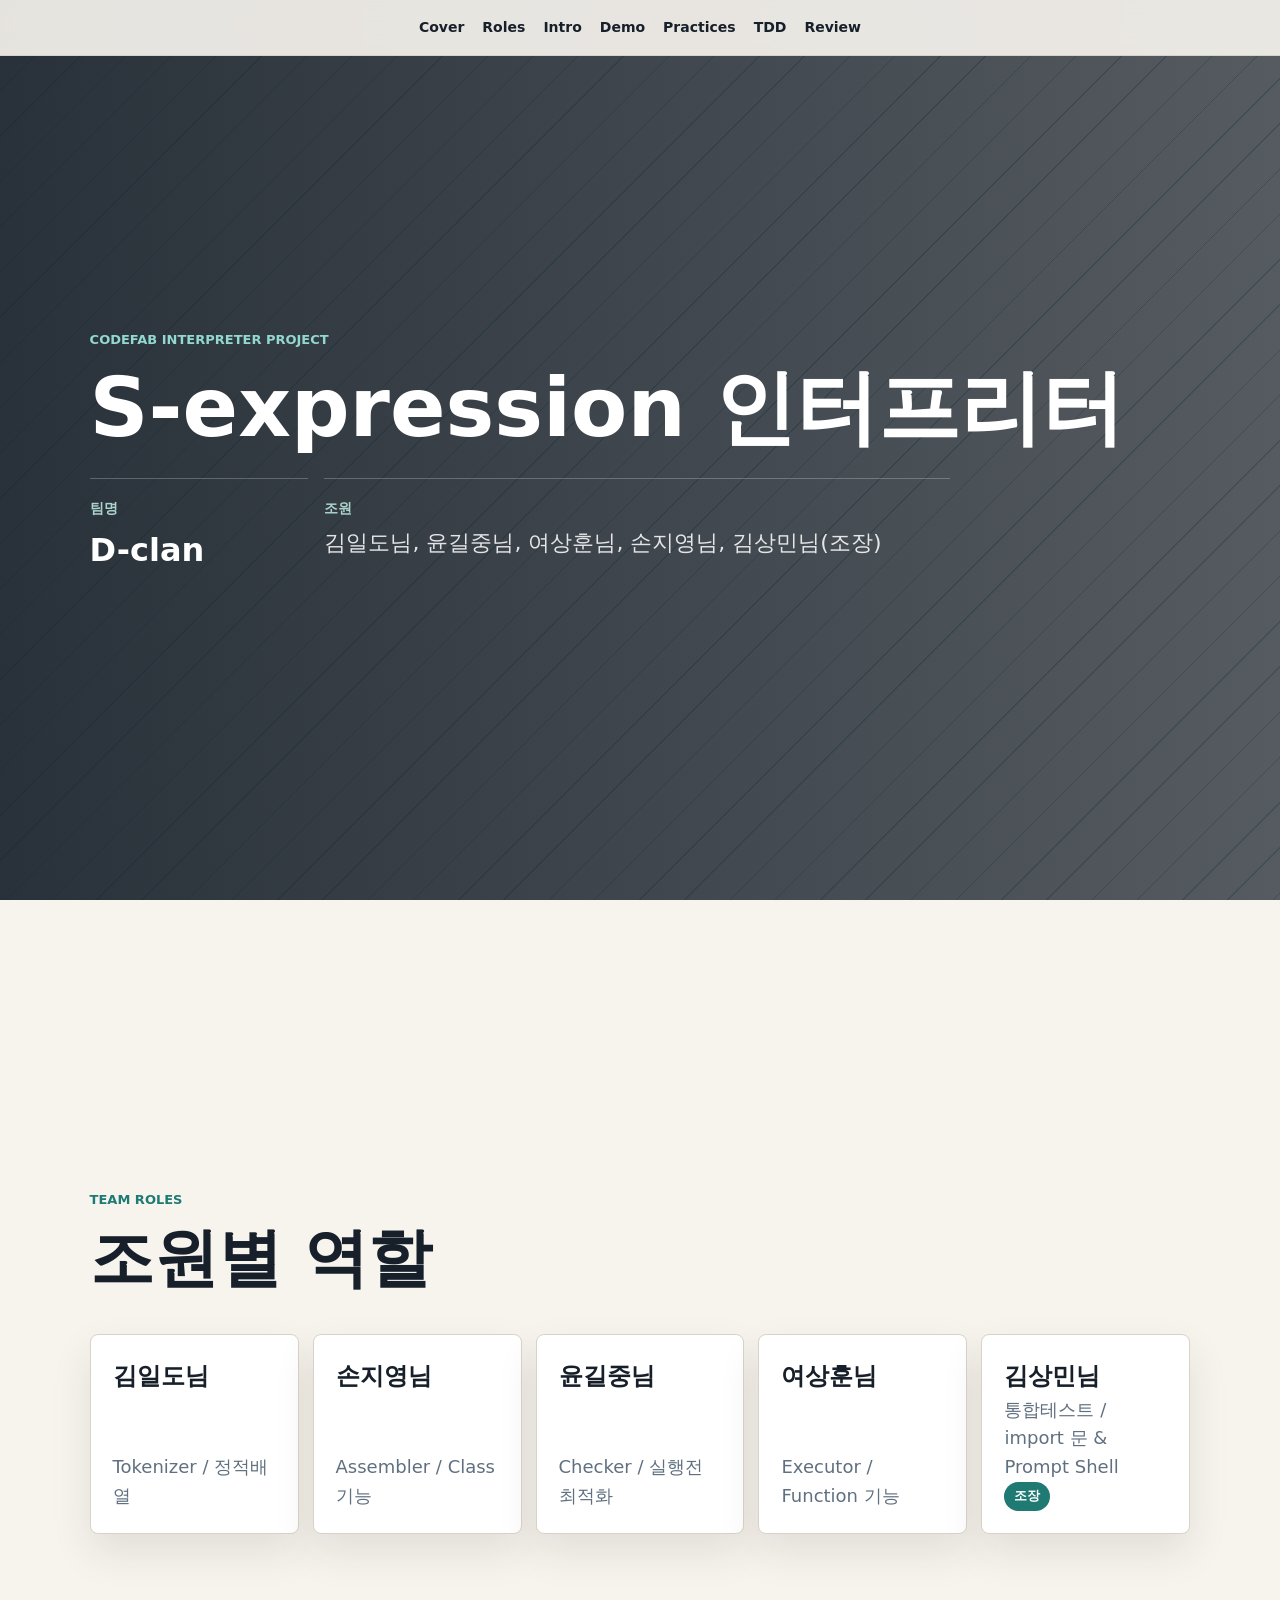
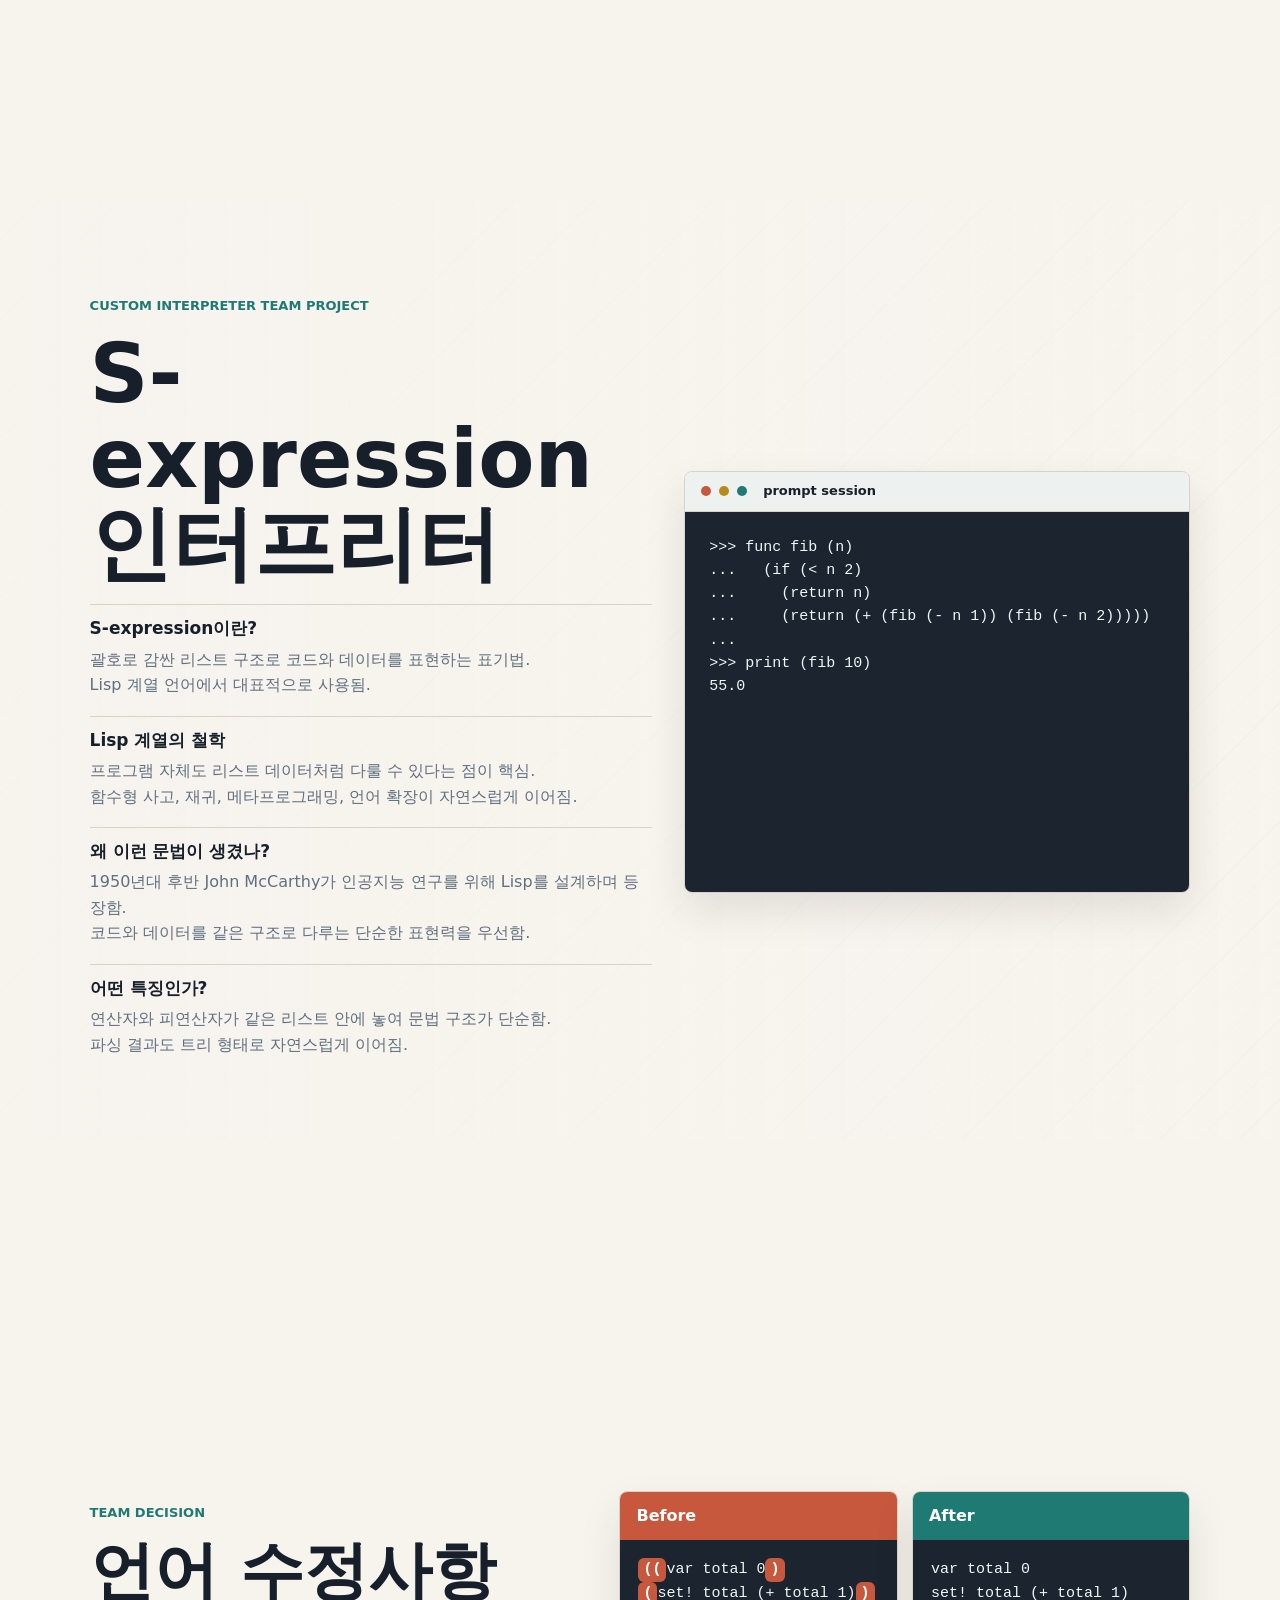
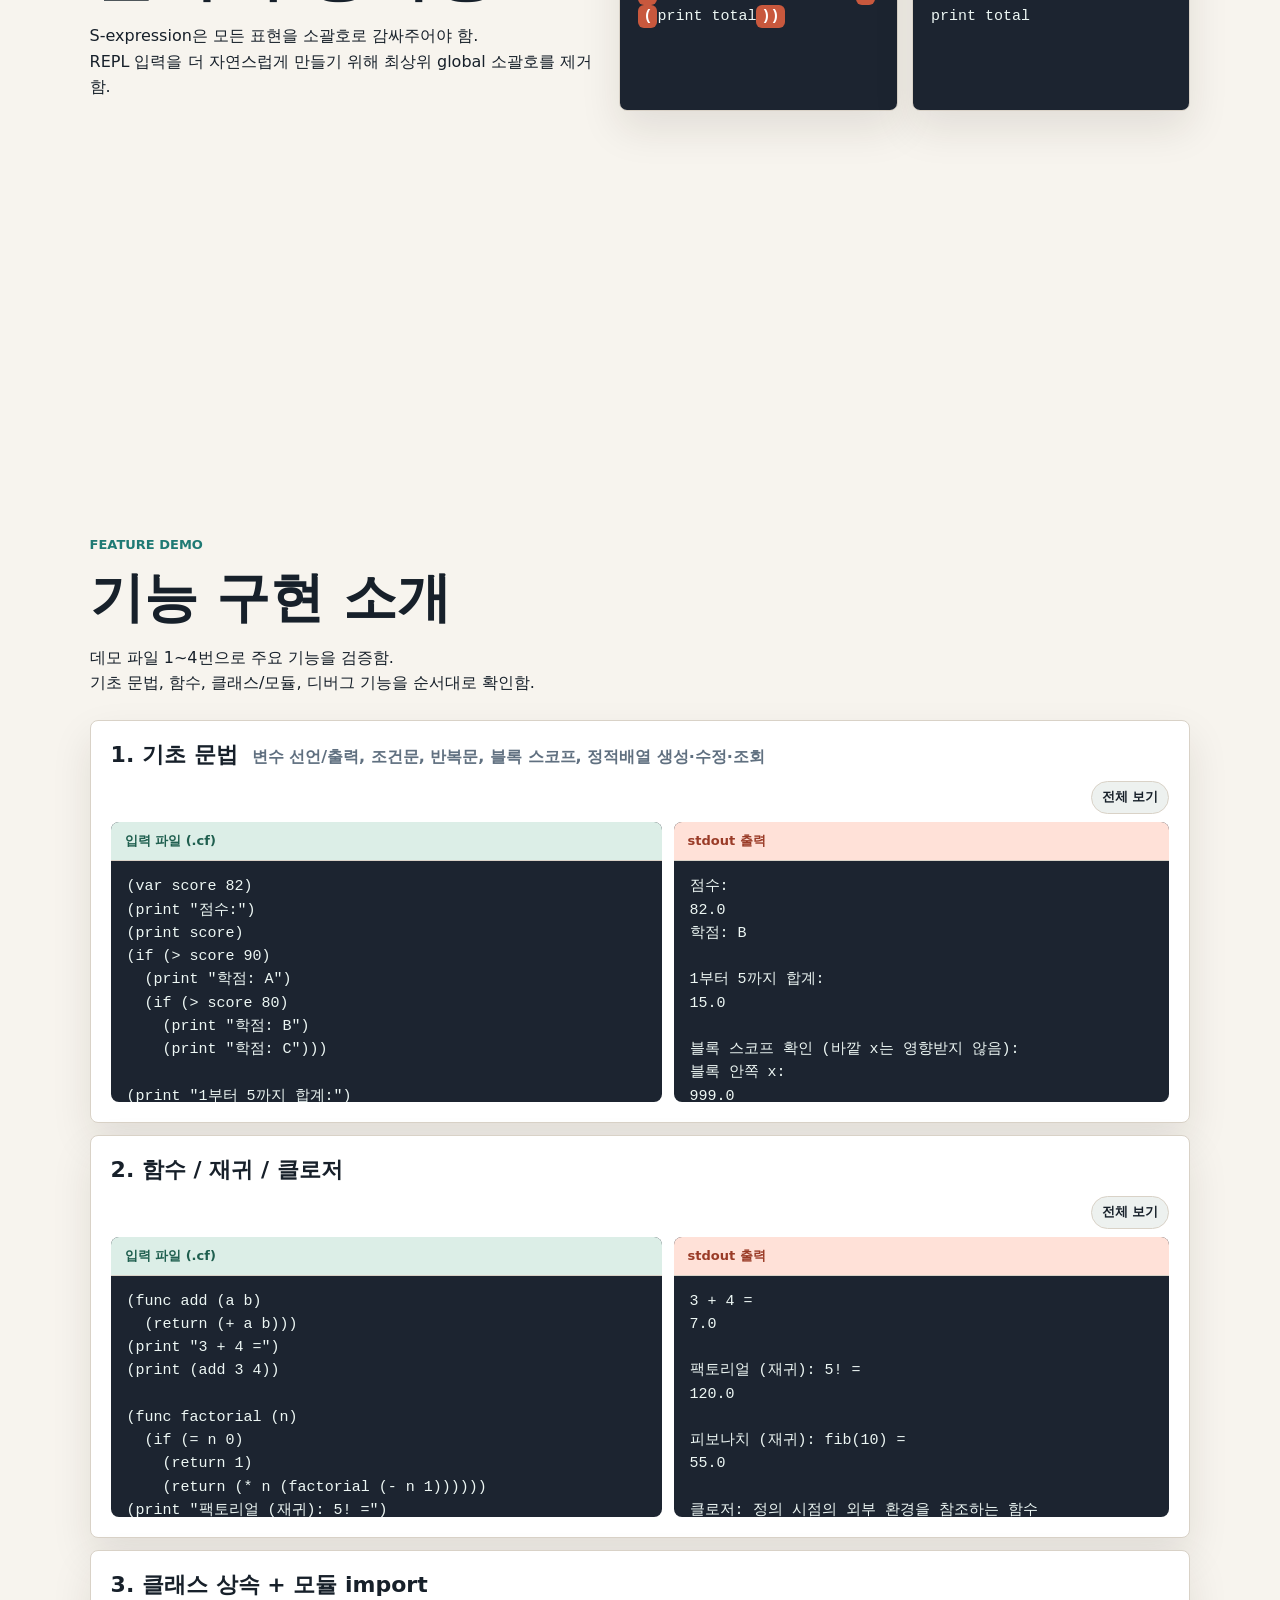
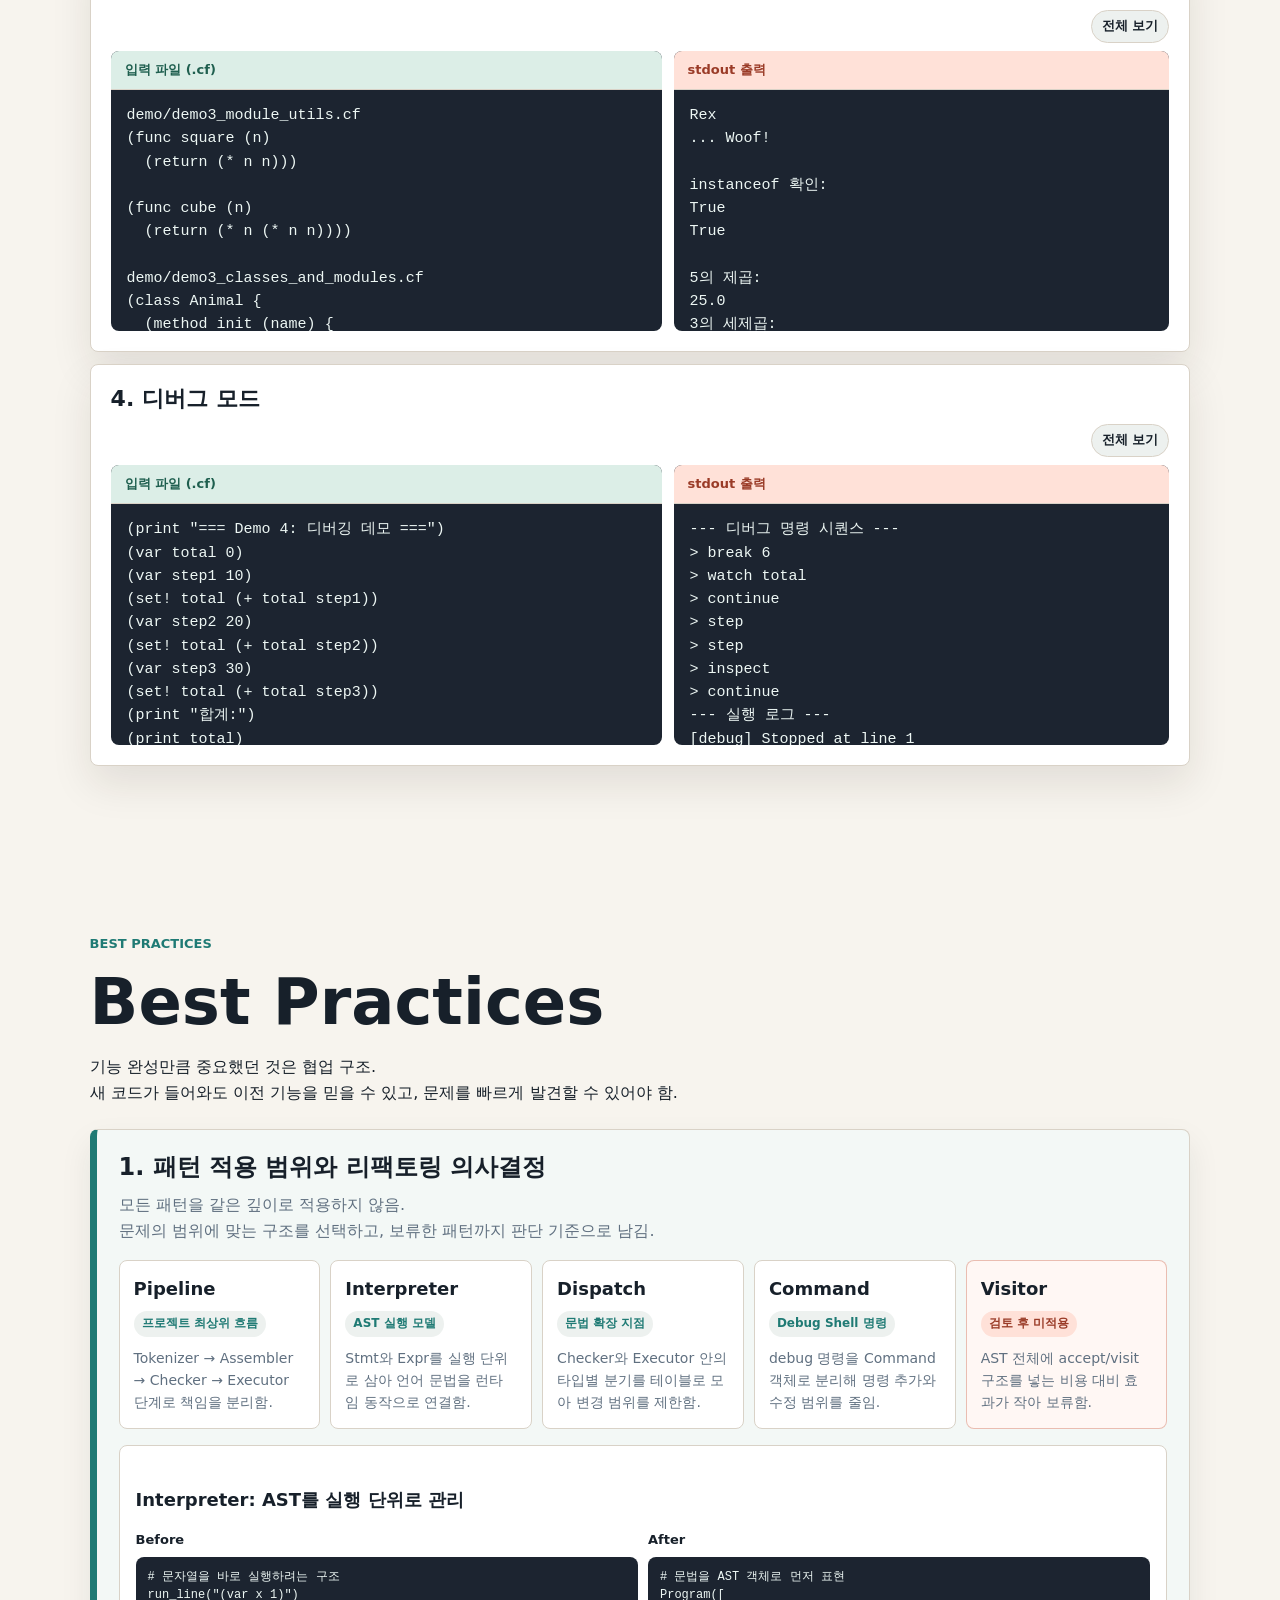
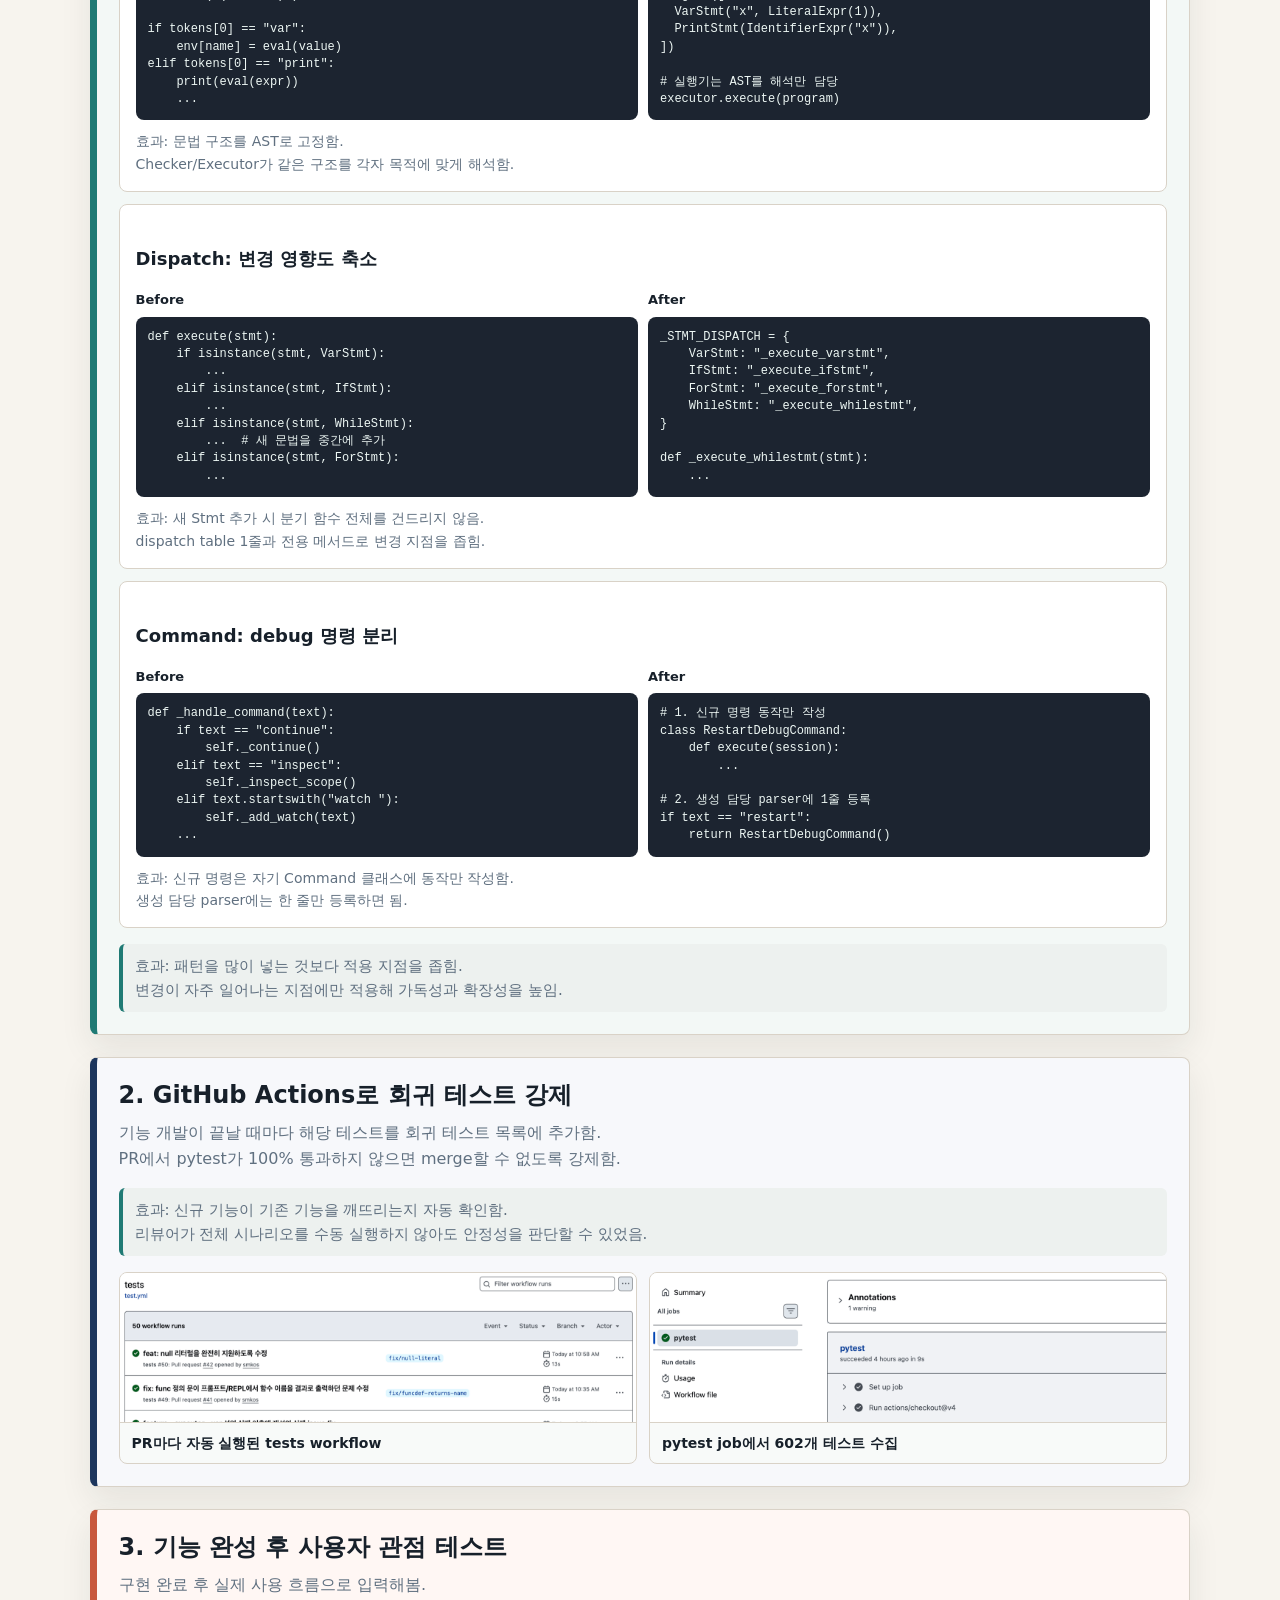
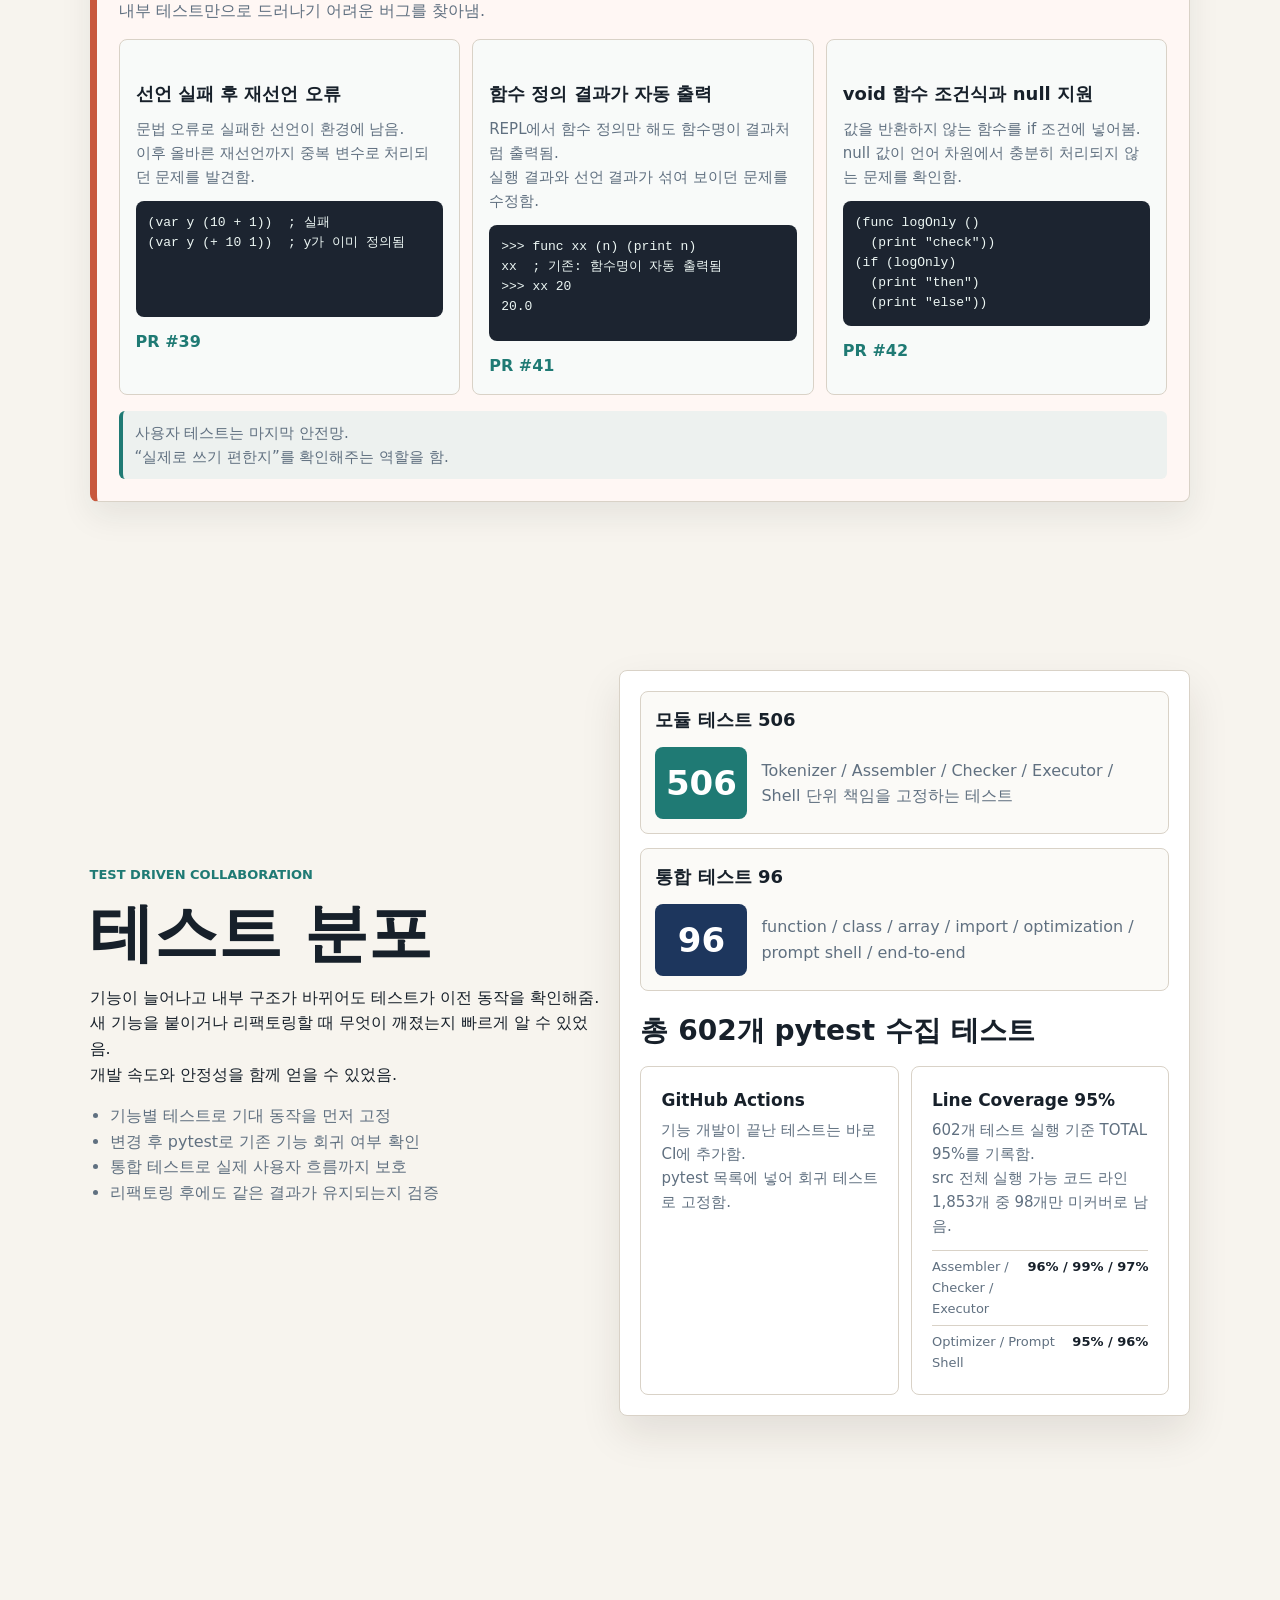
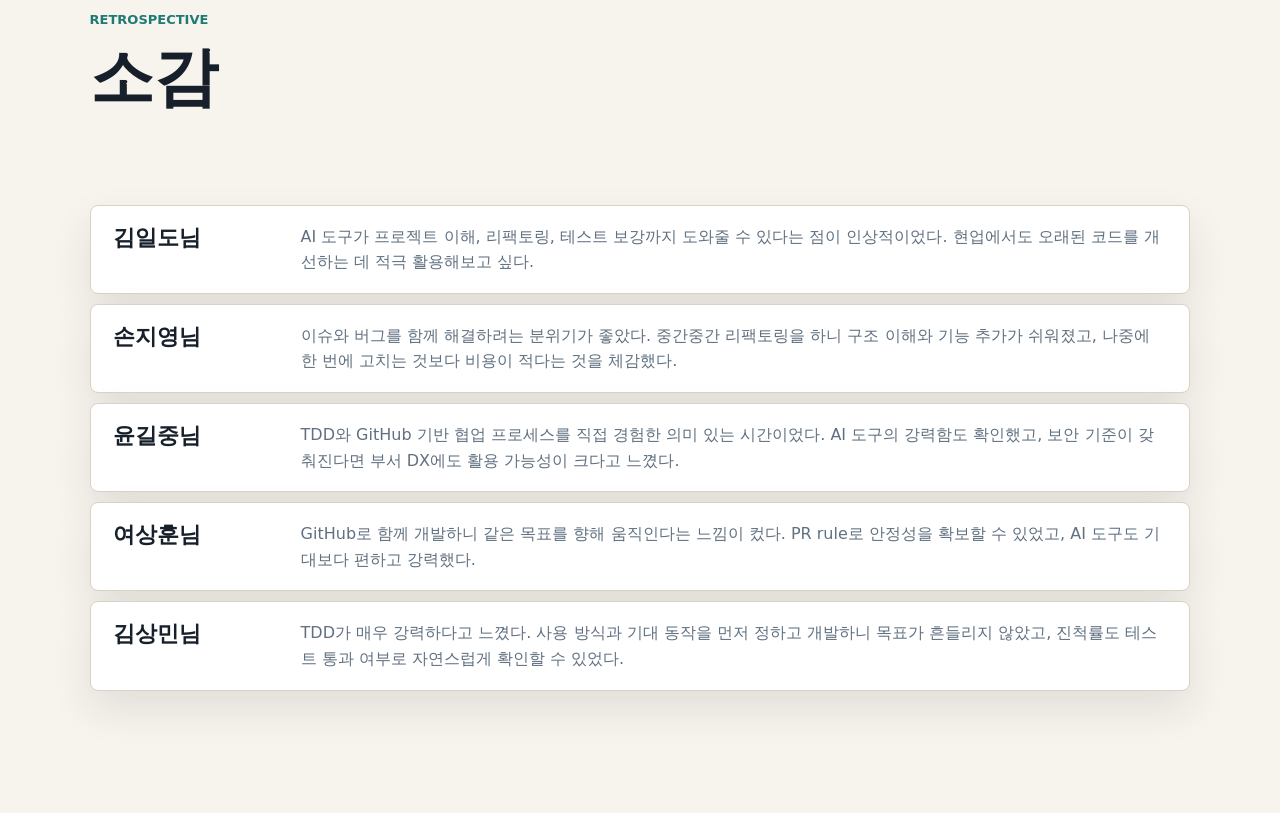
==== commit 4421c3a0: "마무리" ====
--- a/docs/index.html
+++ b/docs/index.html
@@ -113,7 +113,7 @@
           <h2>언어 수정사항</h2>
           <p>
             S-expression은 모든 표현을 소괄호로 감싸주어야 함.<br />
-            REPL 입력을 더 자연스럽게 만들기 위해 바깥쪽 global 소괄호를 제거함.
+            REPL 입력을 더 자연스럽게 만들기 위해 최상위 global 소괄호를 제거함.
           </p>
         </div>
         <div class="comparison">
@@ -224,7 +224,7 @@
 (var base 10)
 (func addBase (x)
   (return (+ base x)))
-(print "클로저: 정의 시점의 base=10을 기억하는 함수")
+(print "클로저: 정의 시점의 외부 환경을 참조하는 함수")
 (print (addBase 5))</code></pre>
               <pre><code>3 + 4 =
 7.0
@@ -235,7 +235,7 @@
 피보나치 (재귀): fib(10) =
 55.0
 
-클로저: 정의 시점의 base=10을 기억하는 함수
+클로저: 정의 시점의 외부 환경을 참조하는 함수
 15.0</code></pre>
             </div>
           </article>
@@ -398,7 +398,7 @@
     env[name] = eval(value)
 elif tokens[0] == "print":
     print(eval(expr))
-    ...           </code></pre>
+    ...</code></pre>
                   </div>
                   <div>
                     <strong>After</strong>
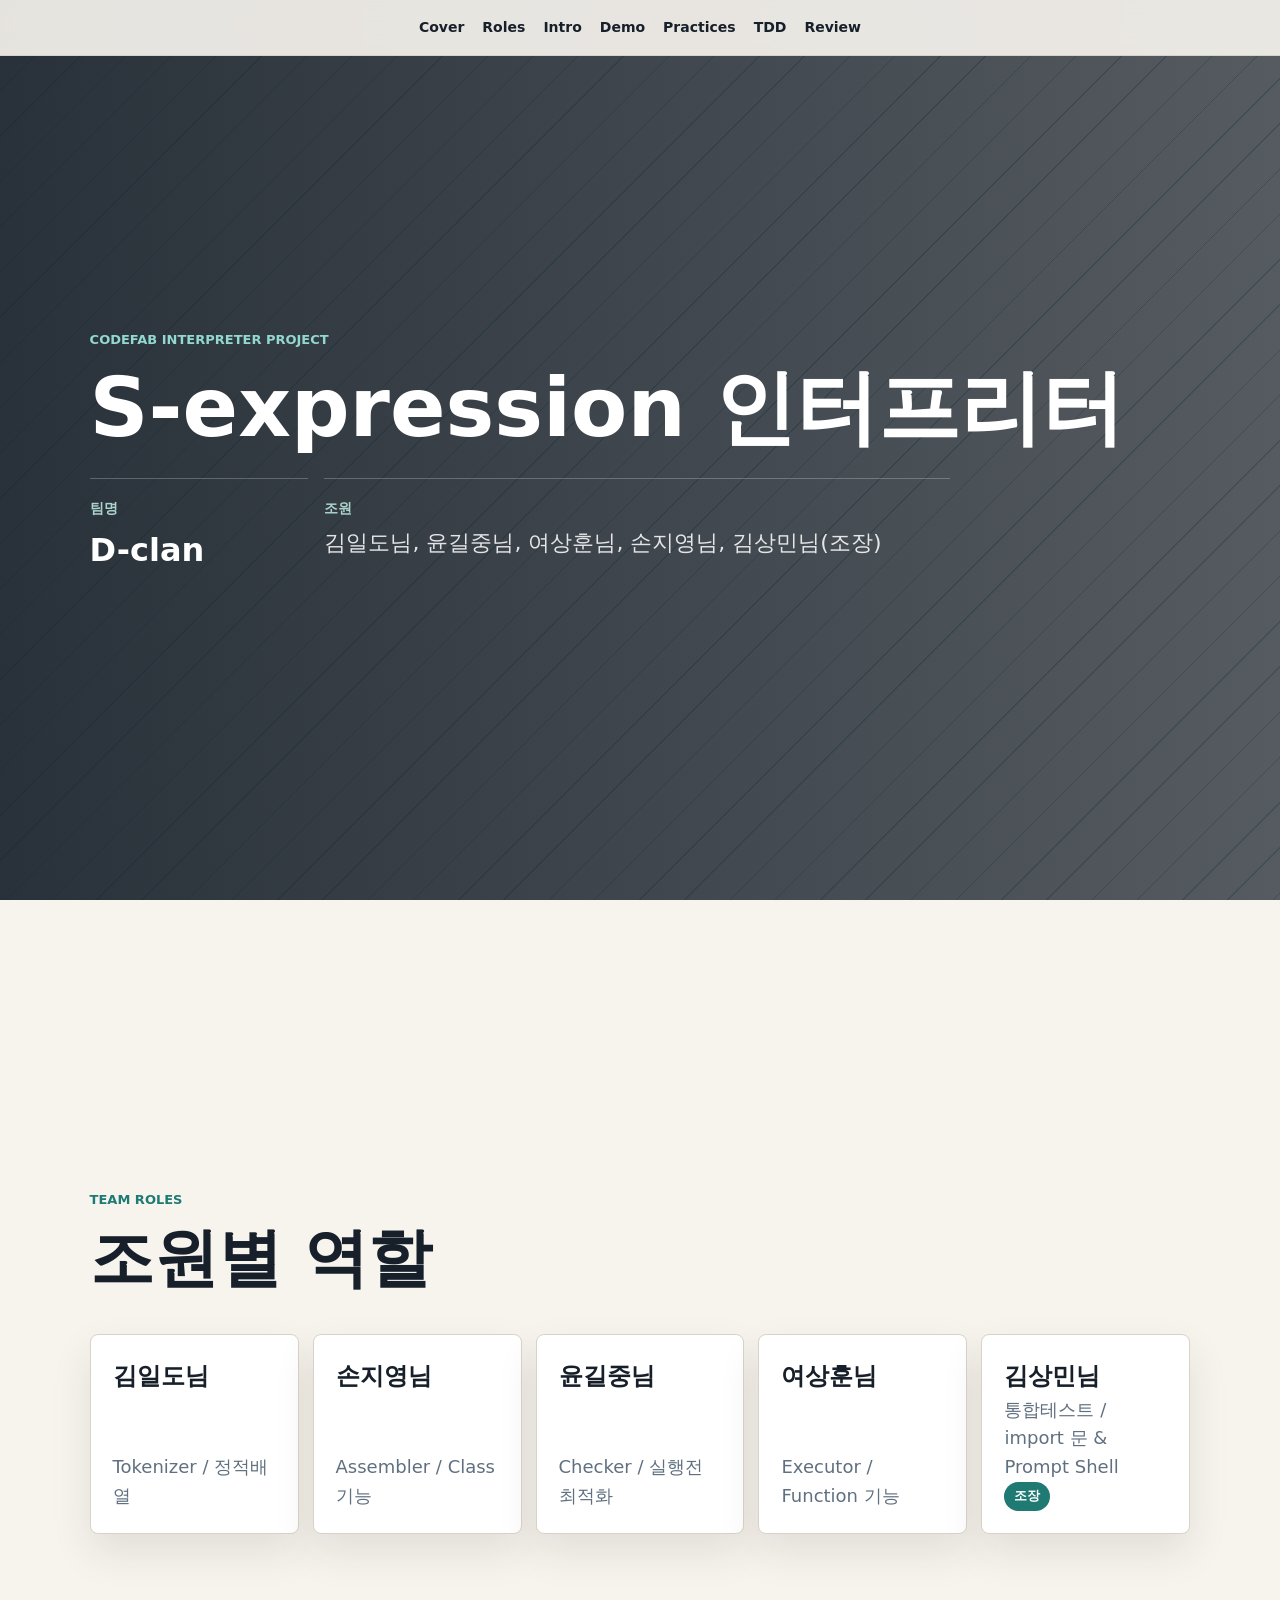
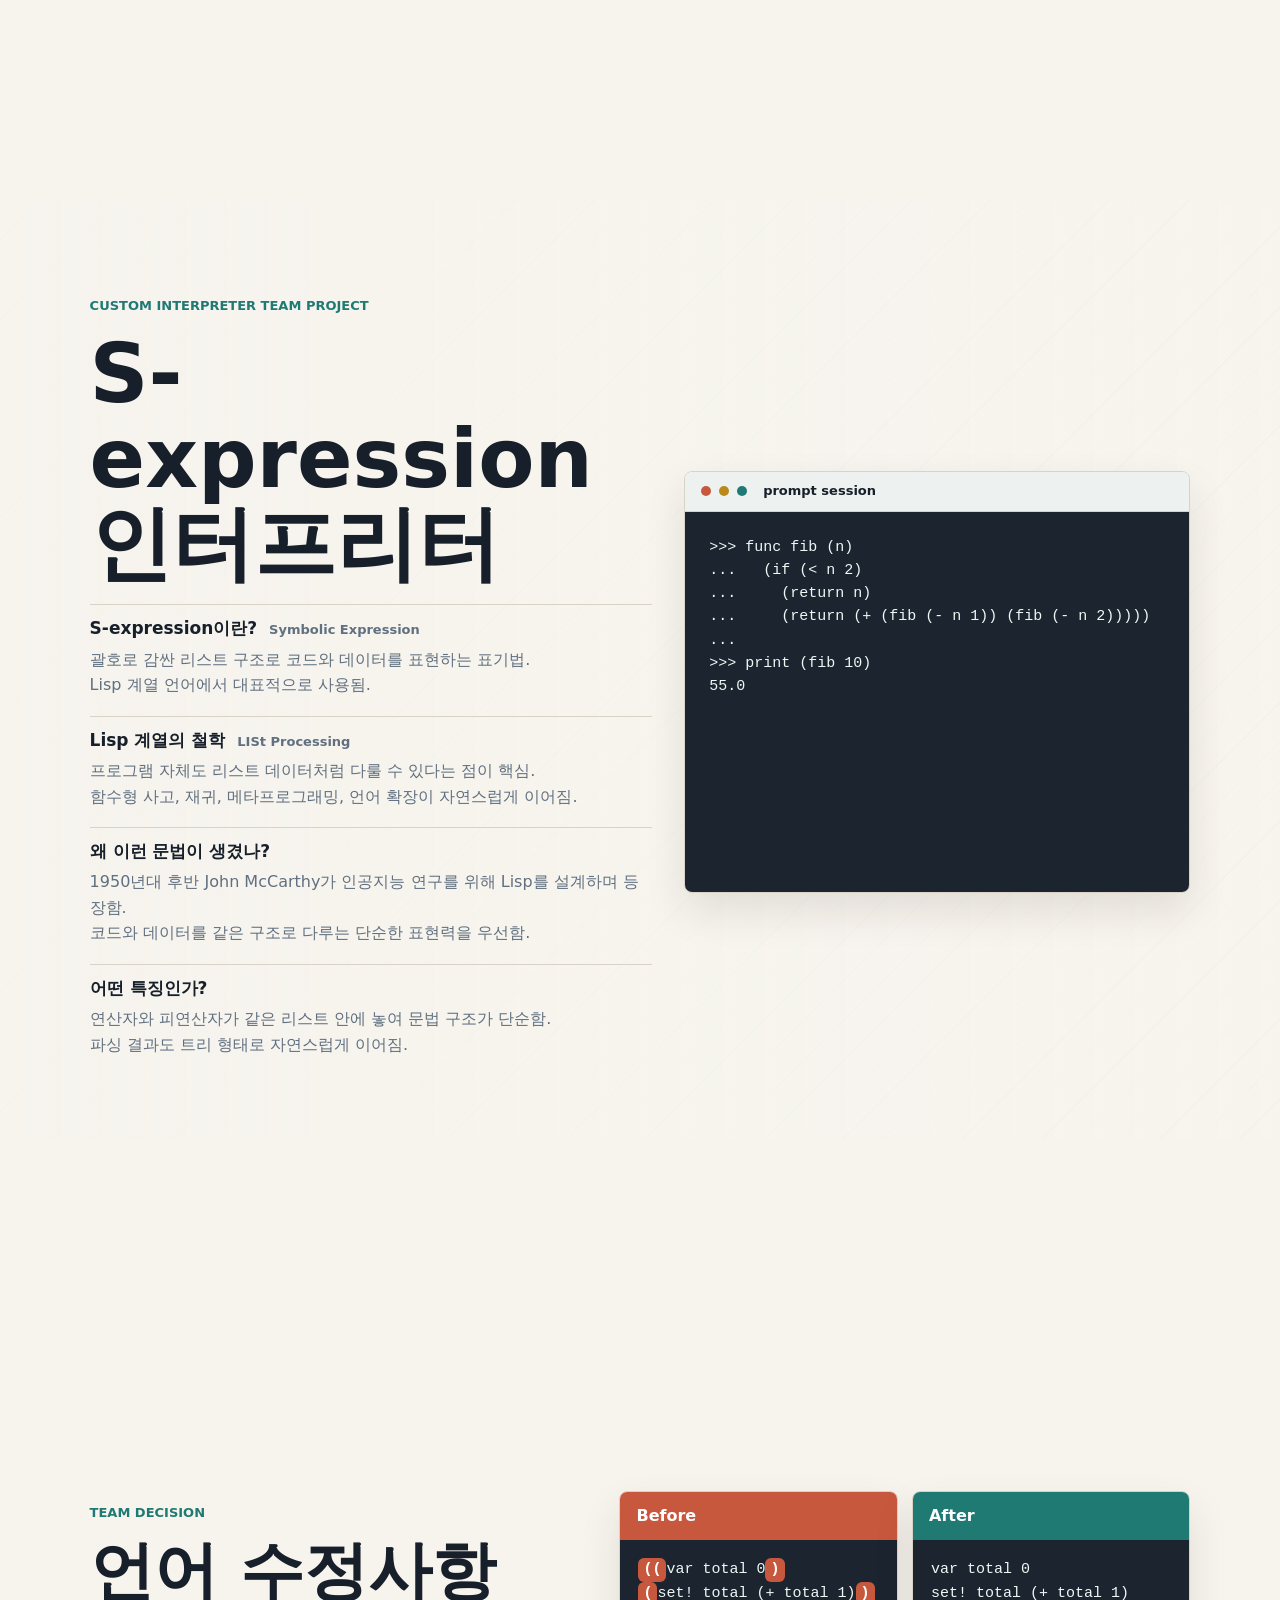
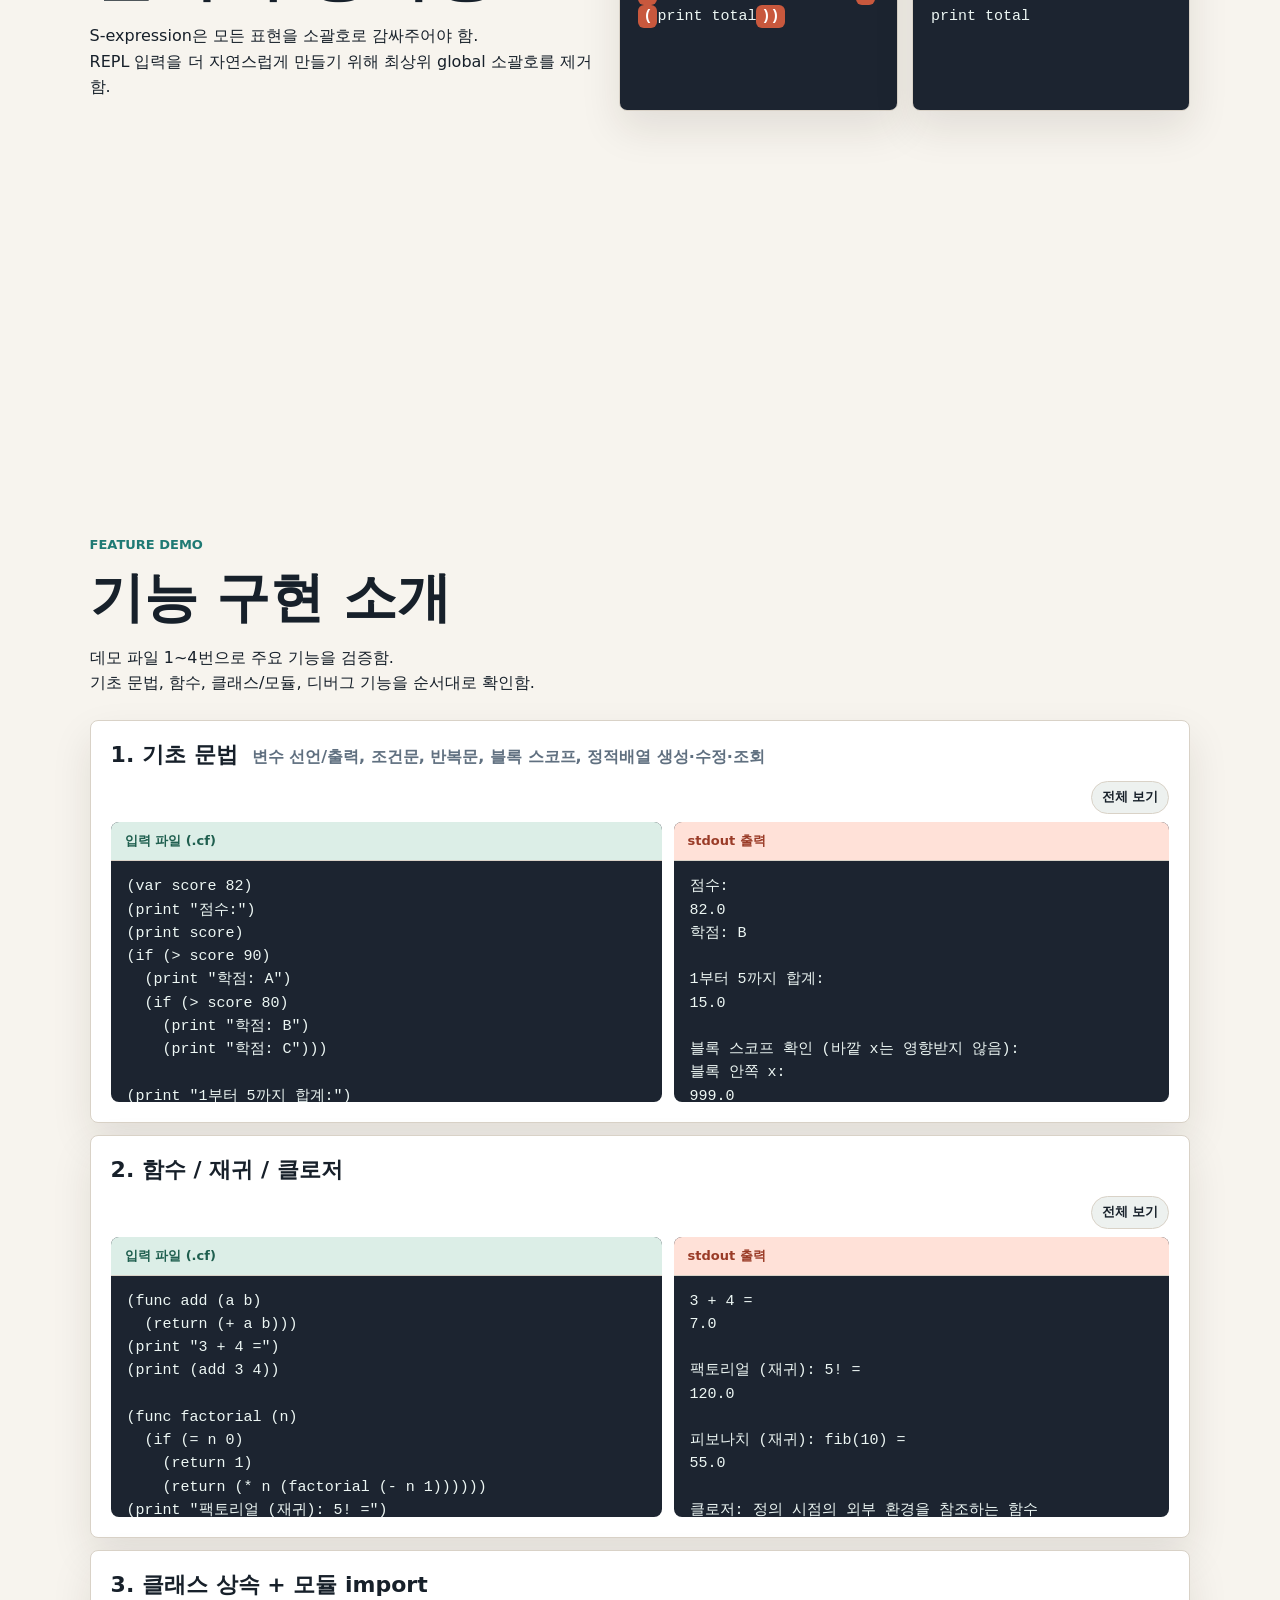
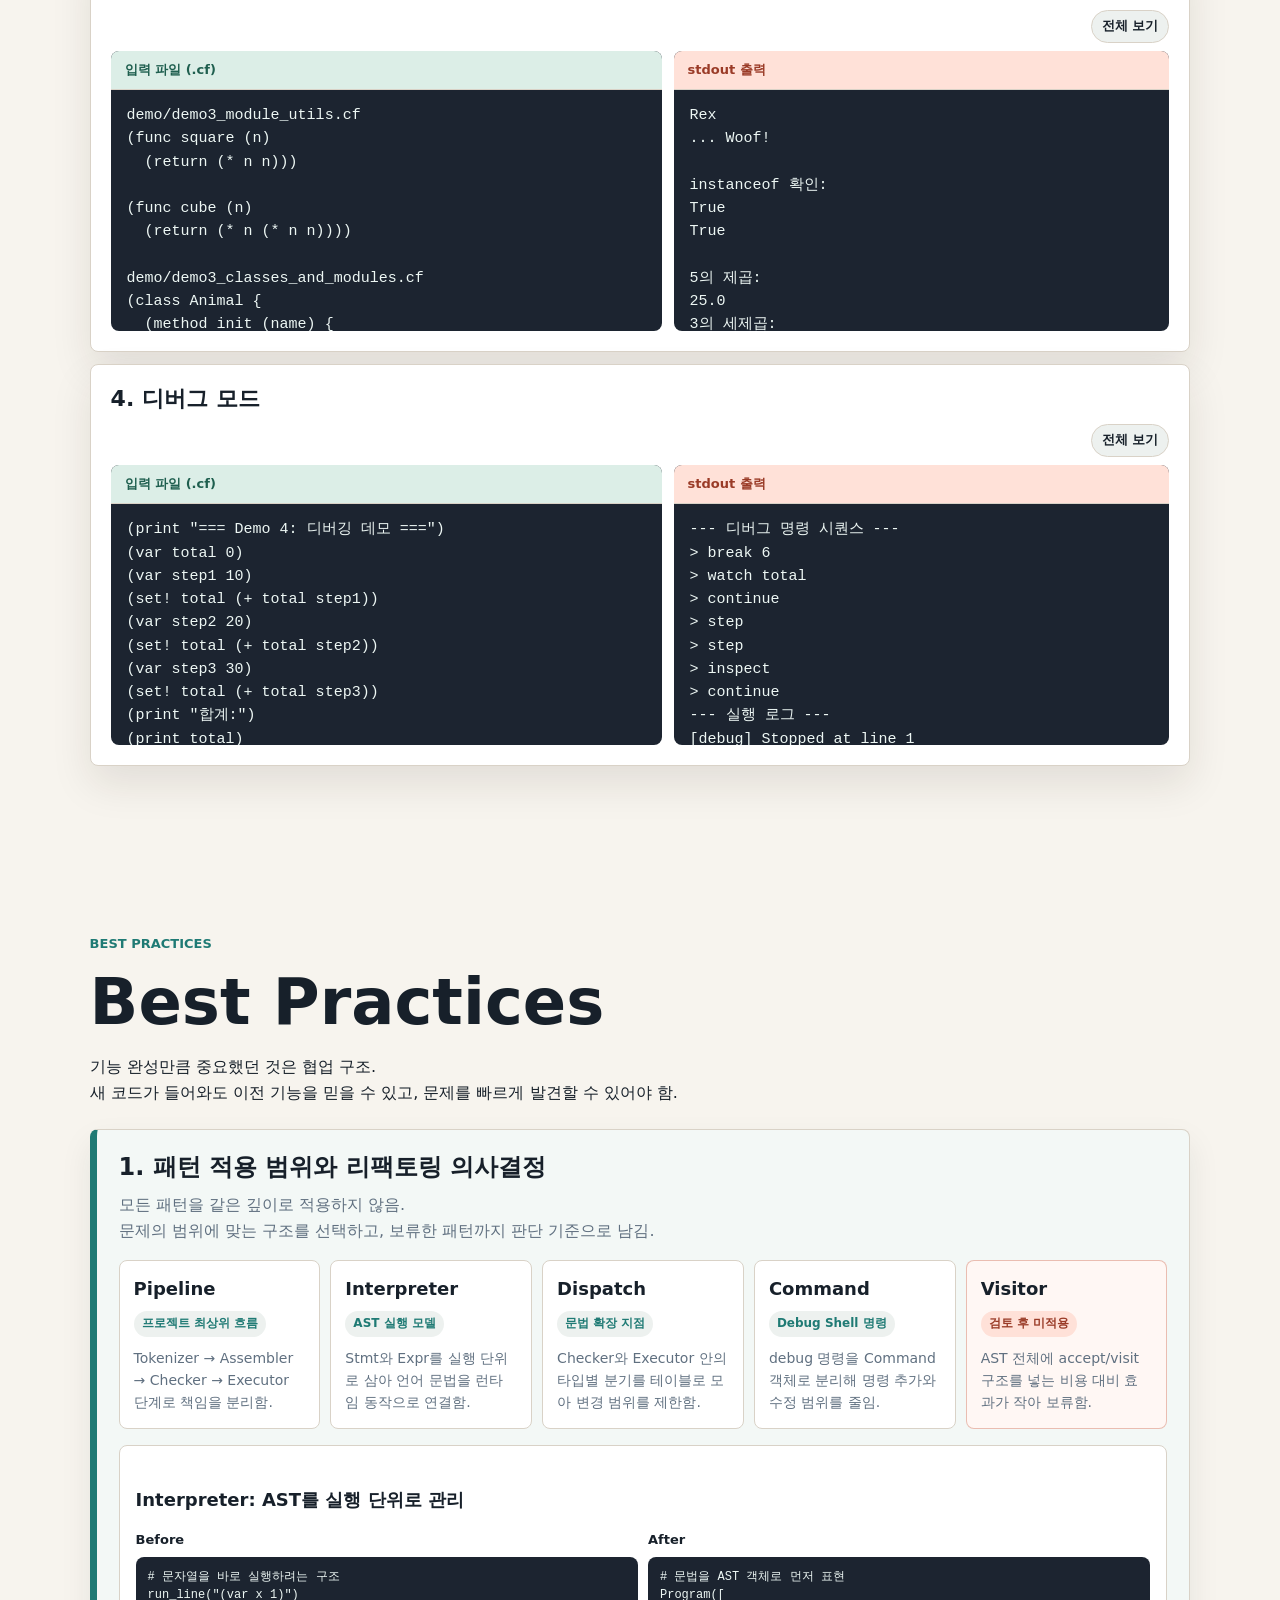
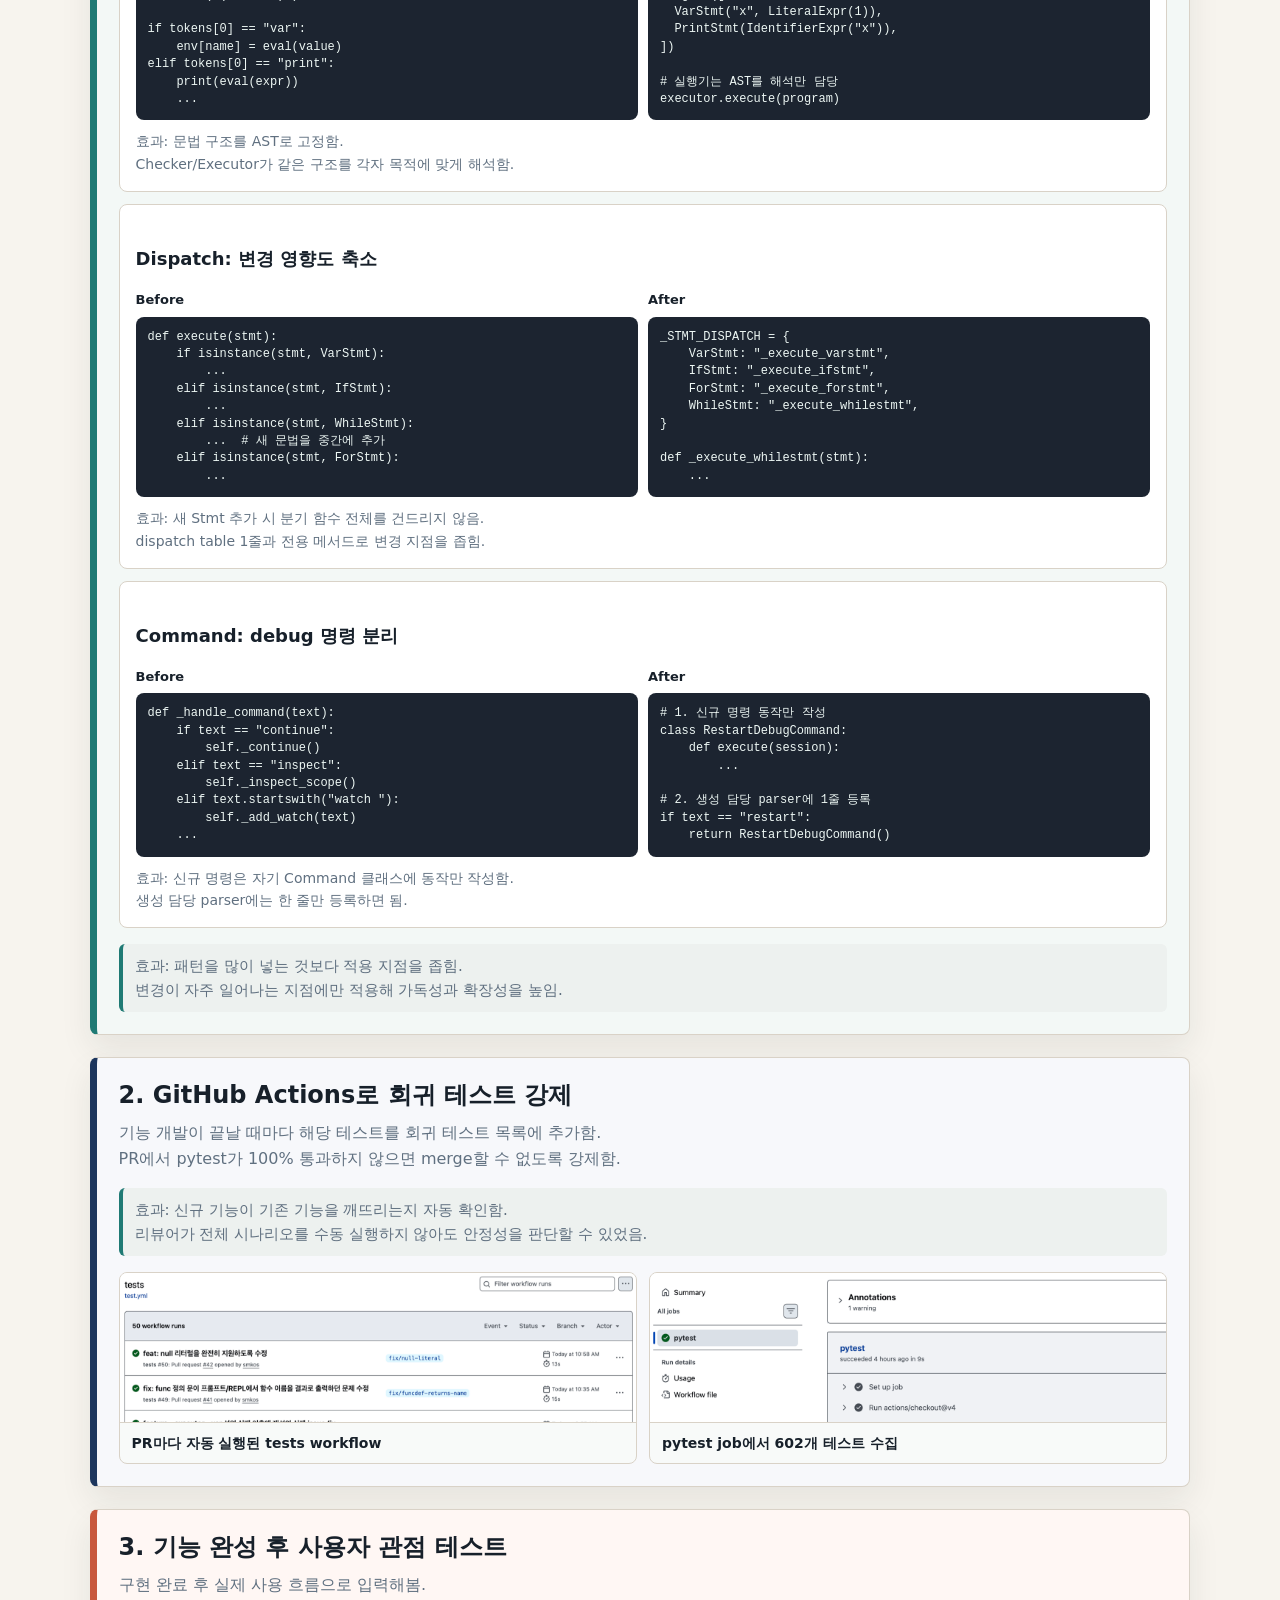
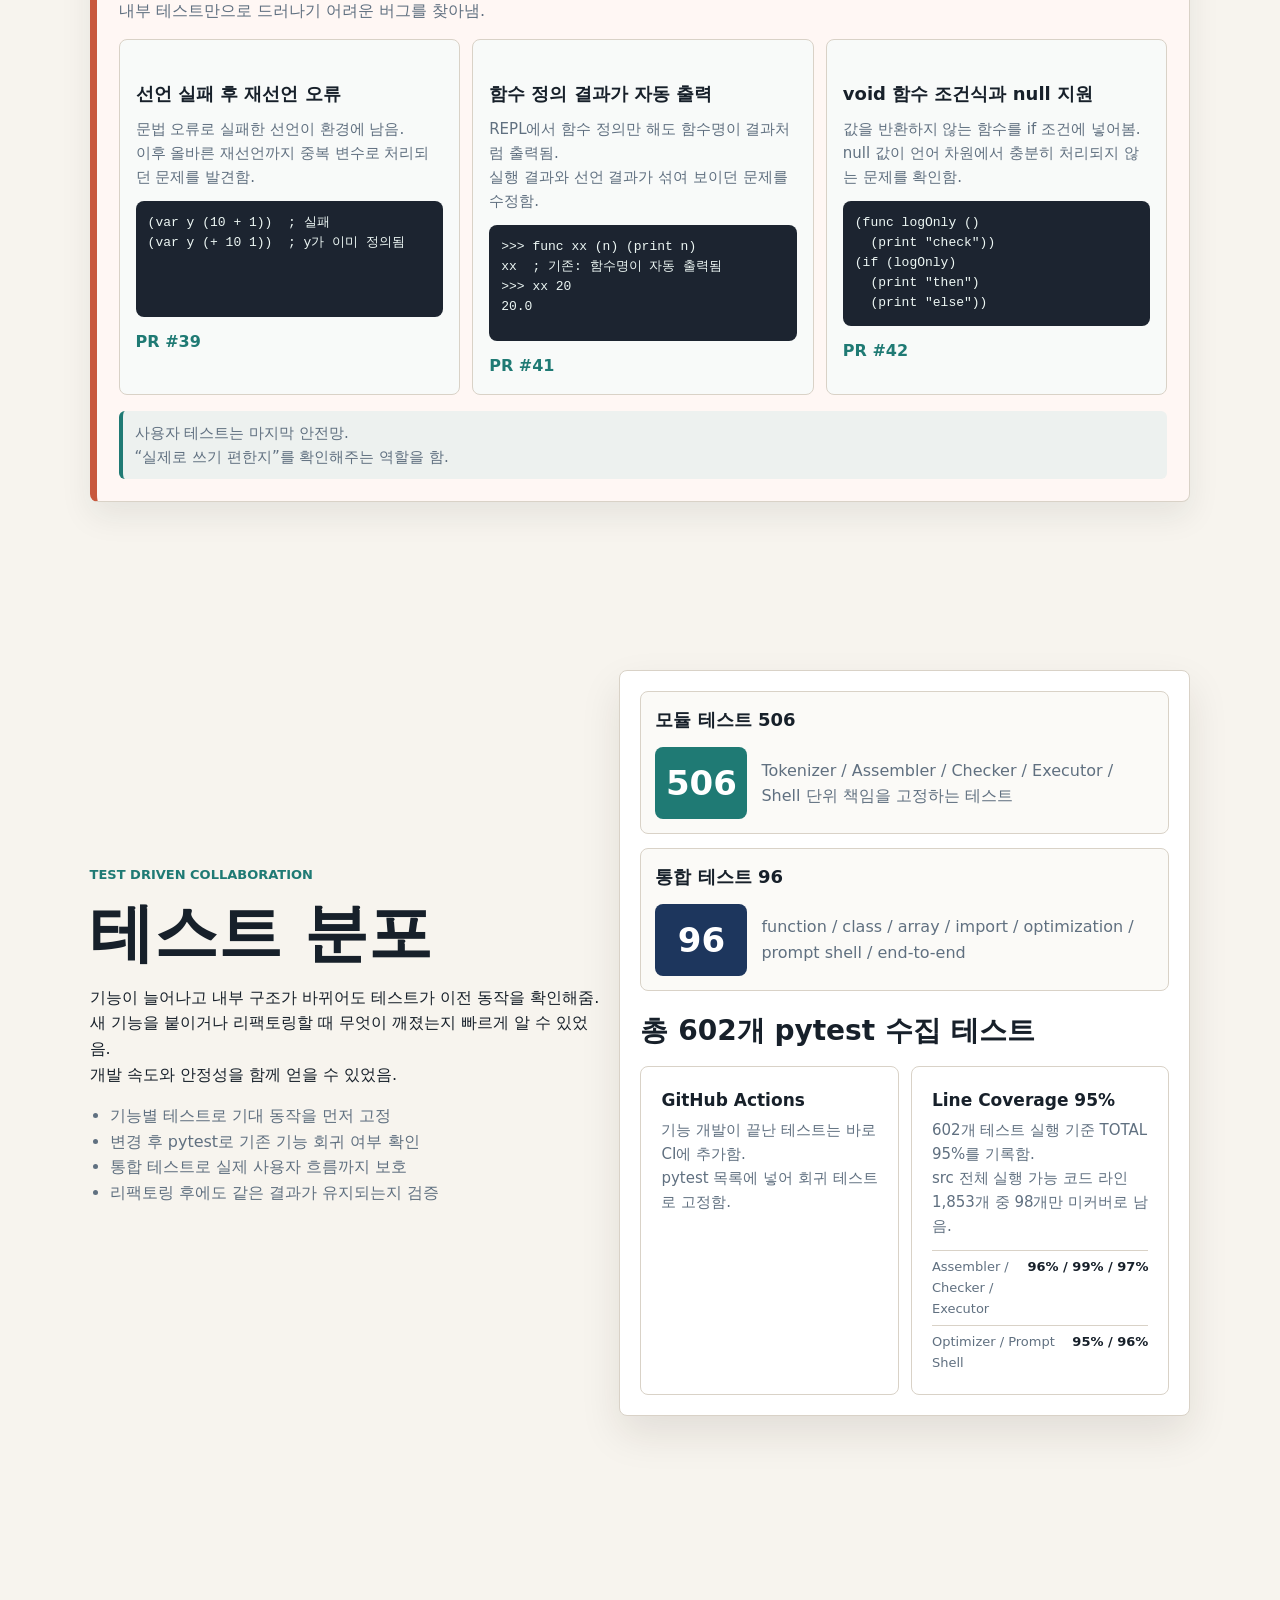
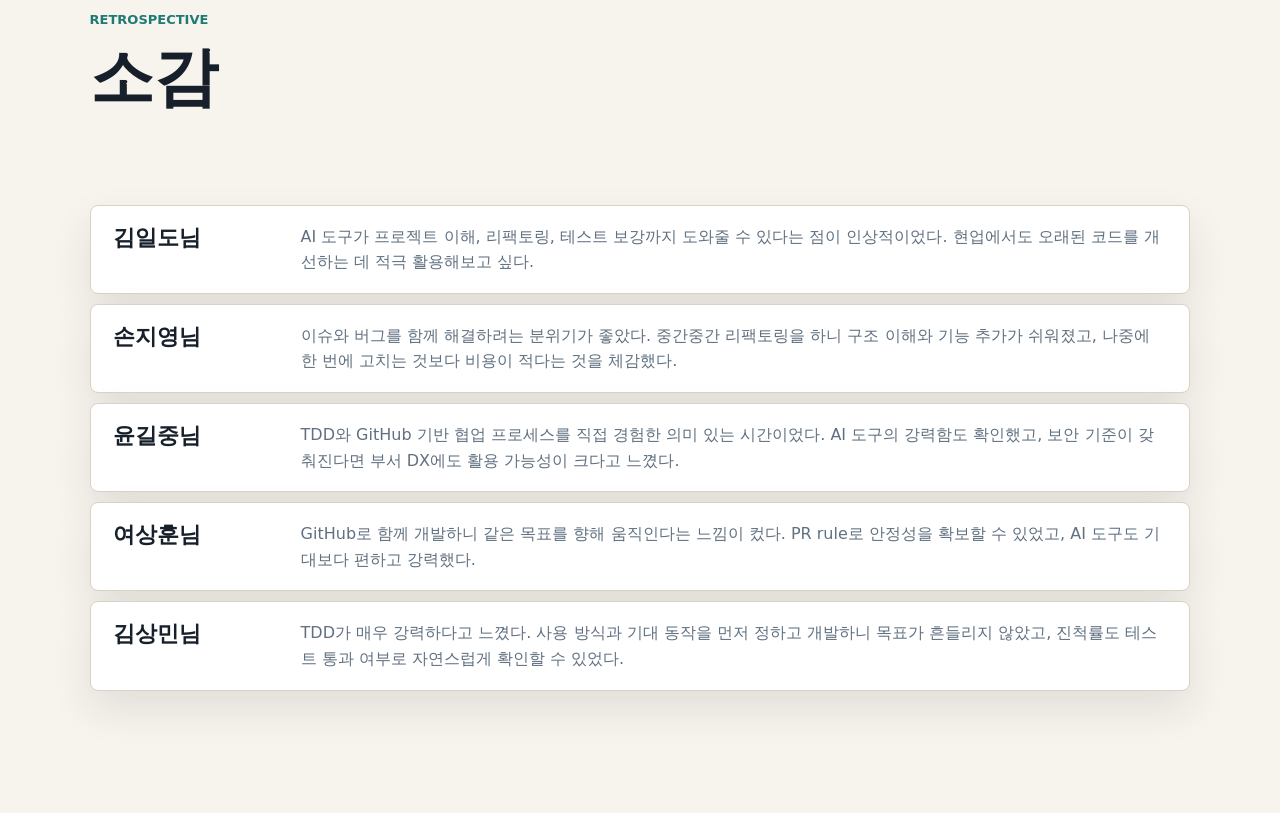
==== commit 03517f83: "진짜 마무리" ====
--- a/docs/index.html
+++ b/docs/index.html
@@ -71,11 +71,11 @@
           <h1>S-expression 인터프리터</h1>
           <div class="intro-points" aria-label="S-expression introduction">
             <article>
-              <strong>S-expression이란?</strong>
+              <strong>S-expression이란? <span class="term-note">Symbolic Expression</span></strong>
               <p>괄호로 감싼 리스트 구조로 코드와 데이터를 표현하는 표기법.<br />Lisp 계열 언어에서 대표적으로 사용됨.</p>
             </article>
             <article>
-              <strong>Lisp 계열의 철학</strong>
+              <strong>Lisp 계열의 철학 <span class="term-note">LISt Processing</span></strong>
               <p>프로그램 자체도 리스트 데이터처럼 다룰 수 있다는 점이 핵심.<br />함수형 사고, 재귀, 메타프로그래밍, 언어 확장이 자연스럽게 이어짐.</p>
             </article>
             <article>
--- a/docs/styles.css
+++ b/docs/styles.css
@@ -192,6 +192,13 @@
   font-size: 17px;
 }
 
+.term-note {
+  margin-left: 6px;
+  color: var(--muted);
+  font-size: 13px;
+  font-weight: 700;
+}
+
 .intro-points p {
   margin-bottom: 0;
   color: var(--muted);
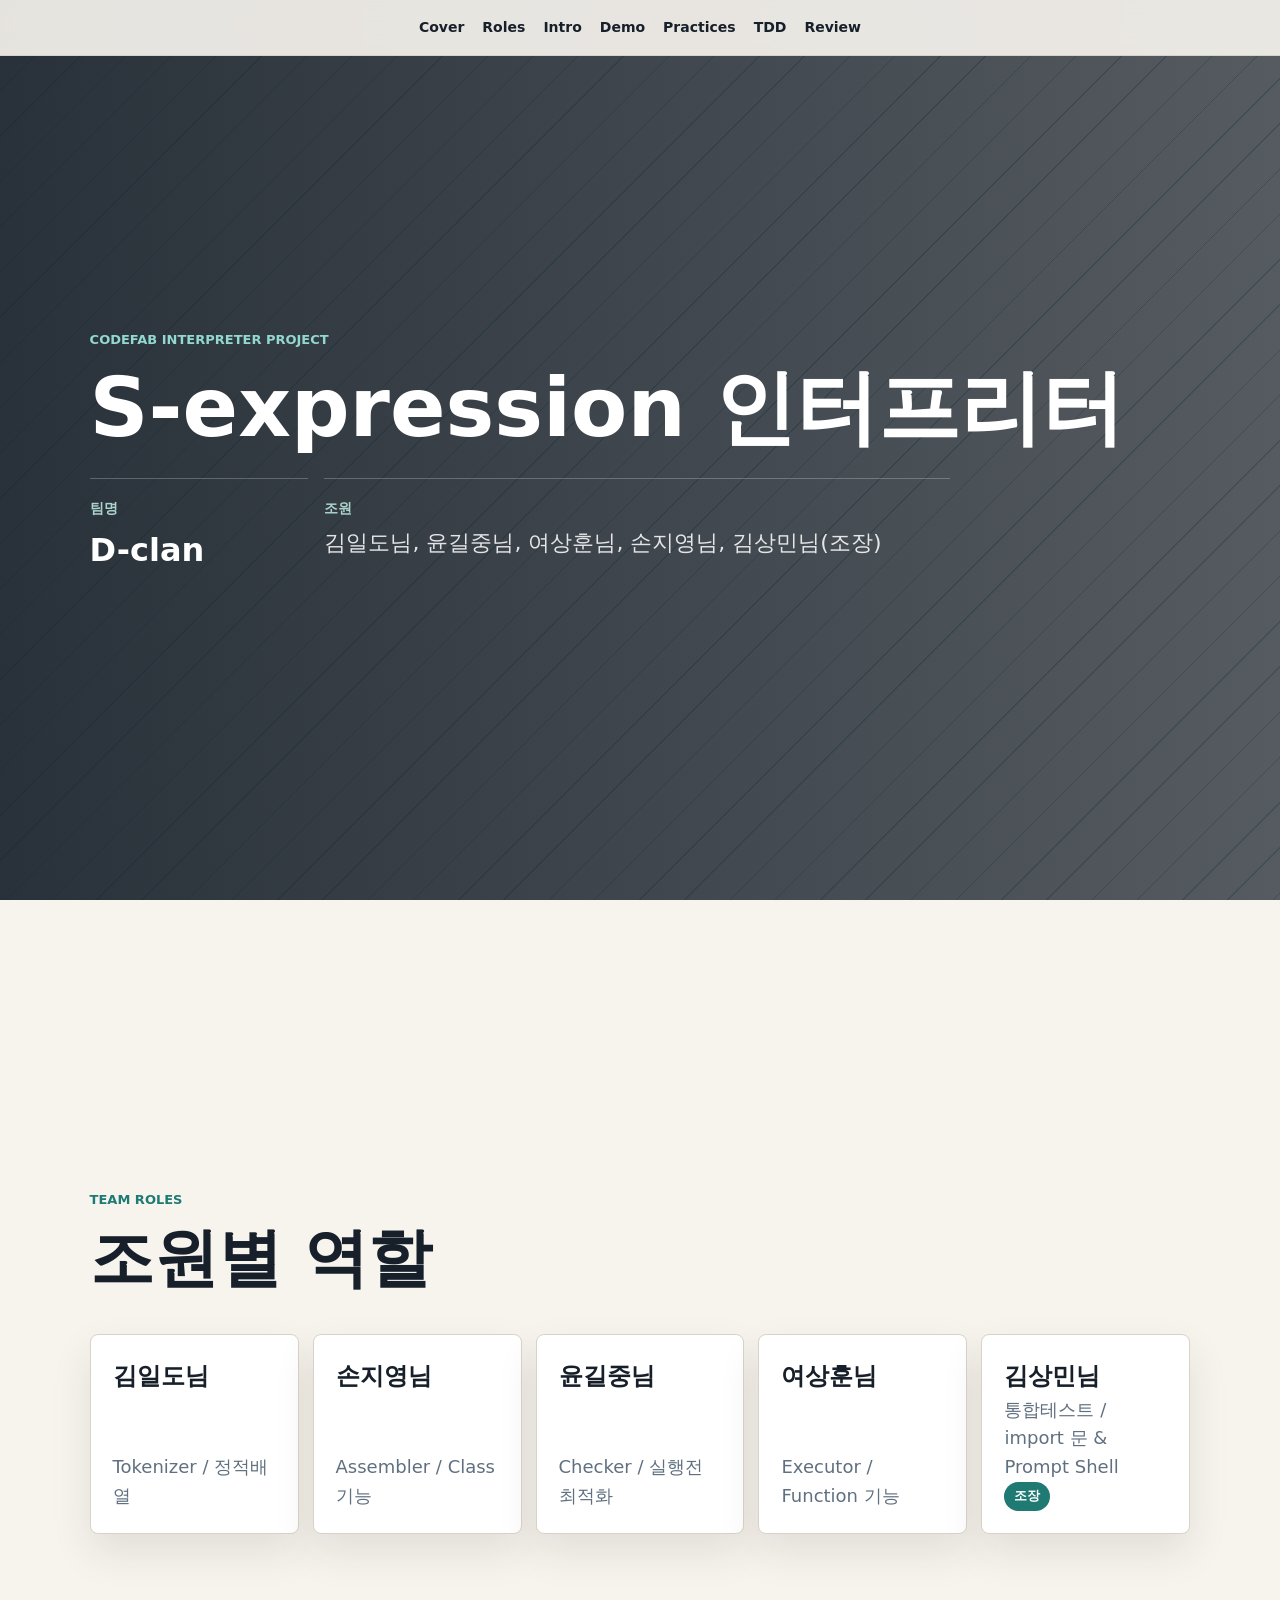
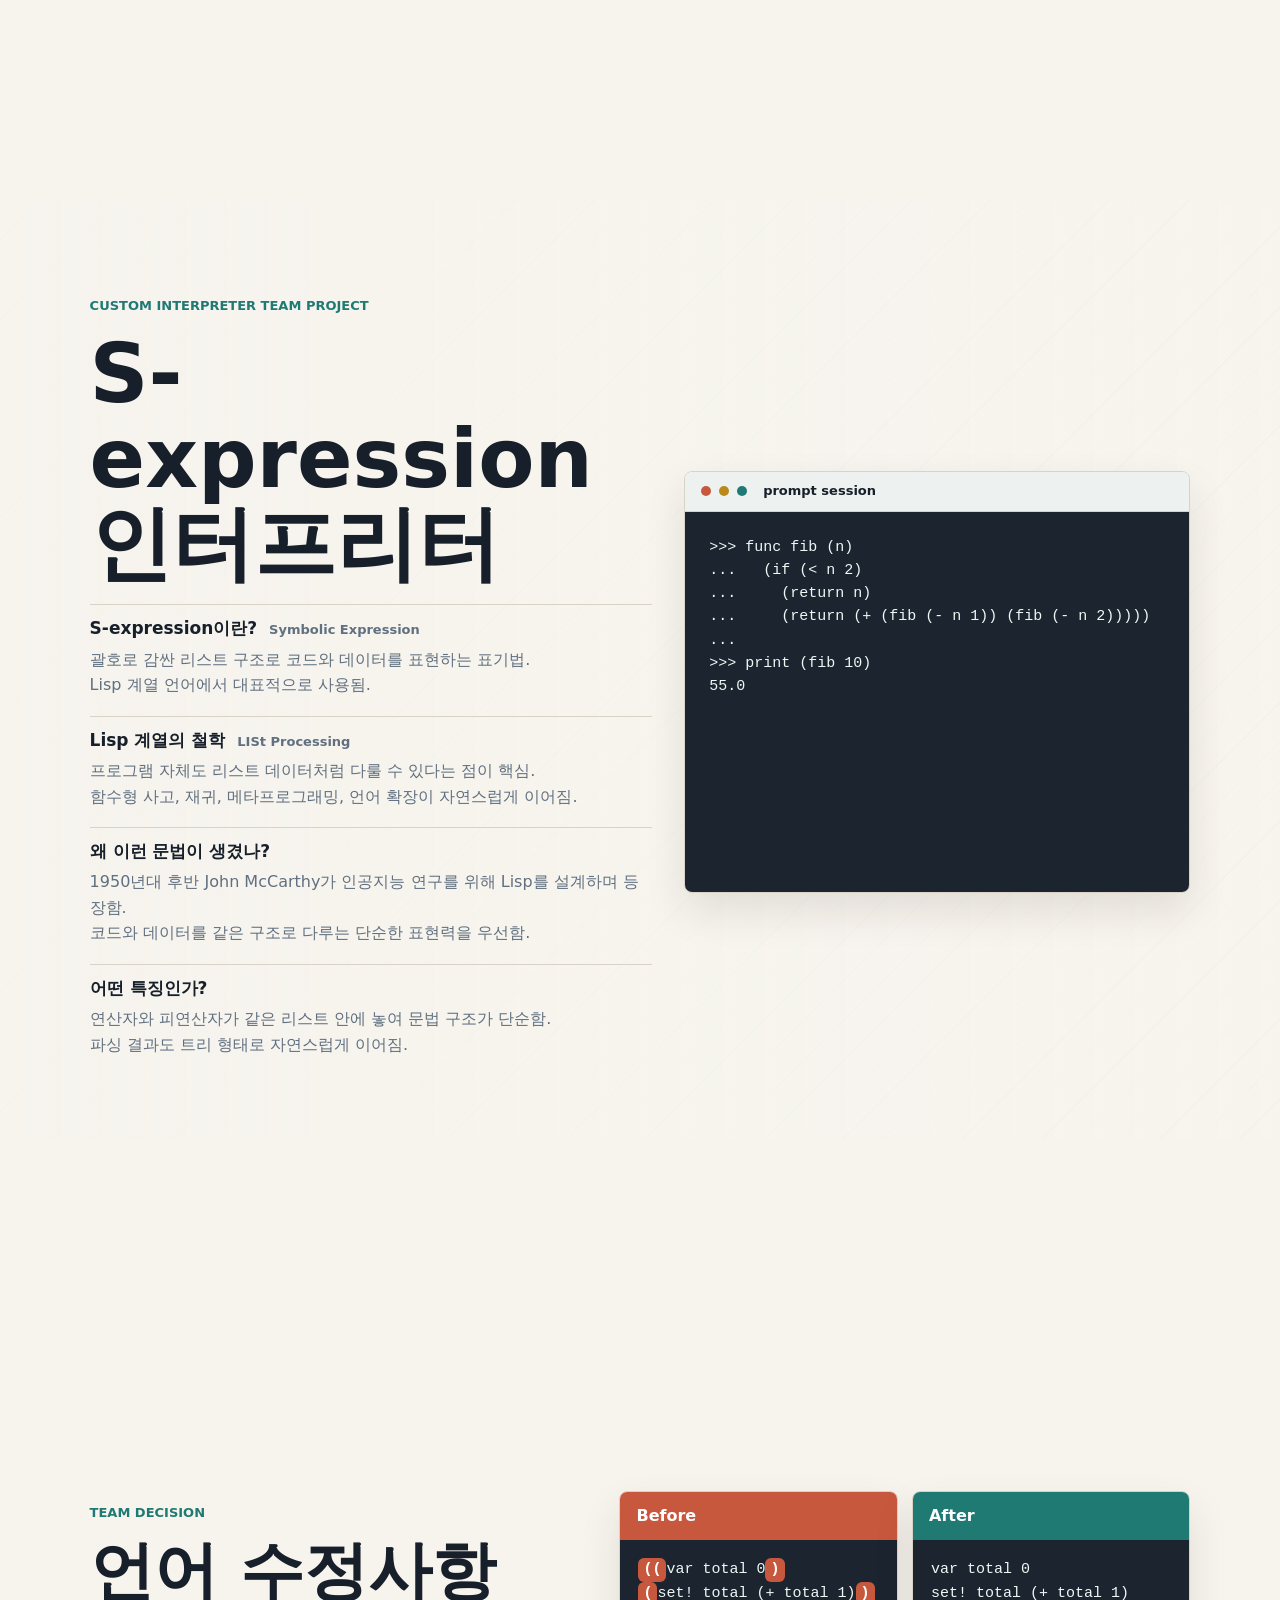
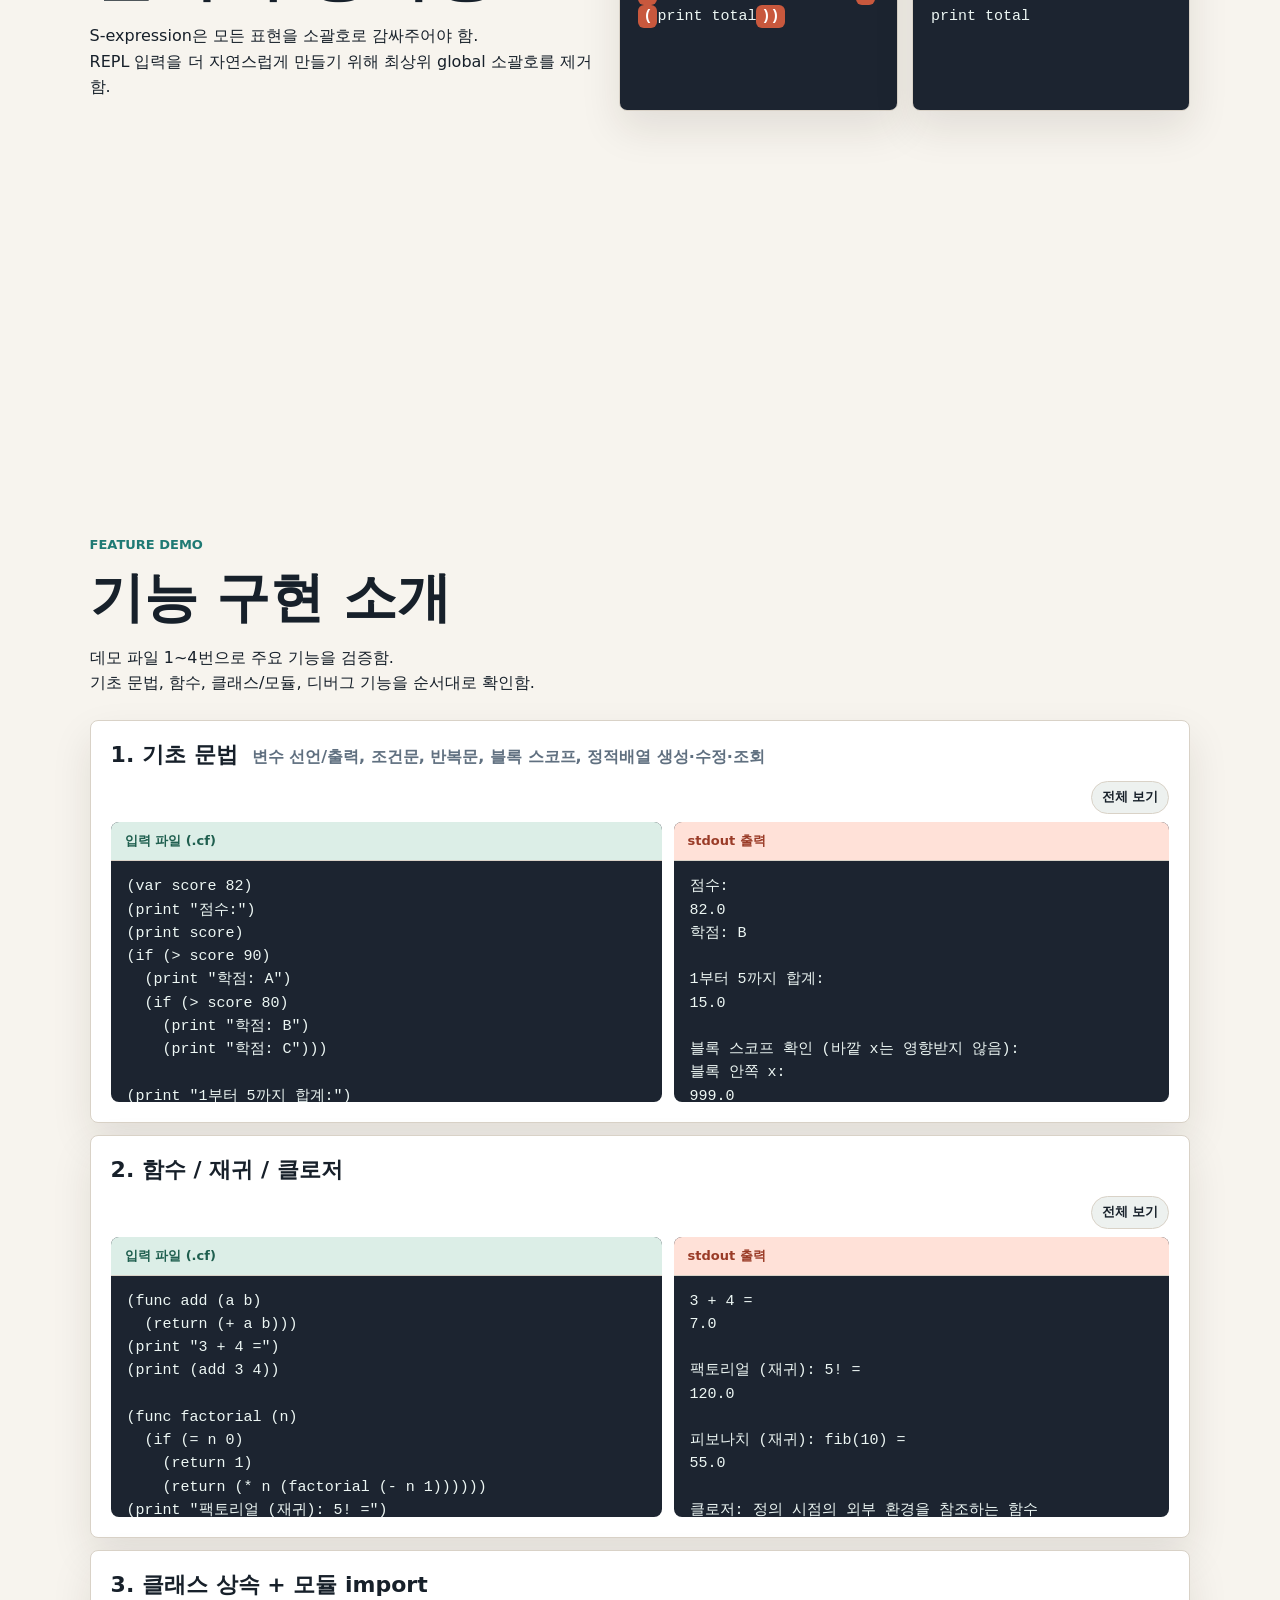
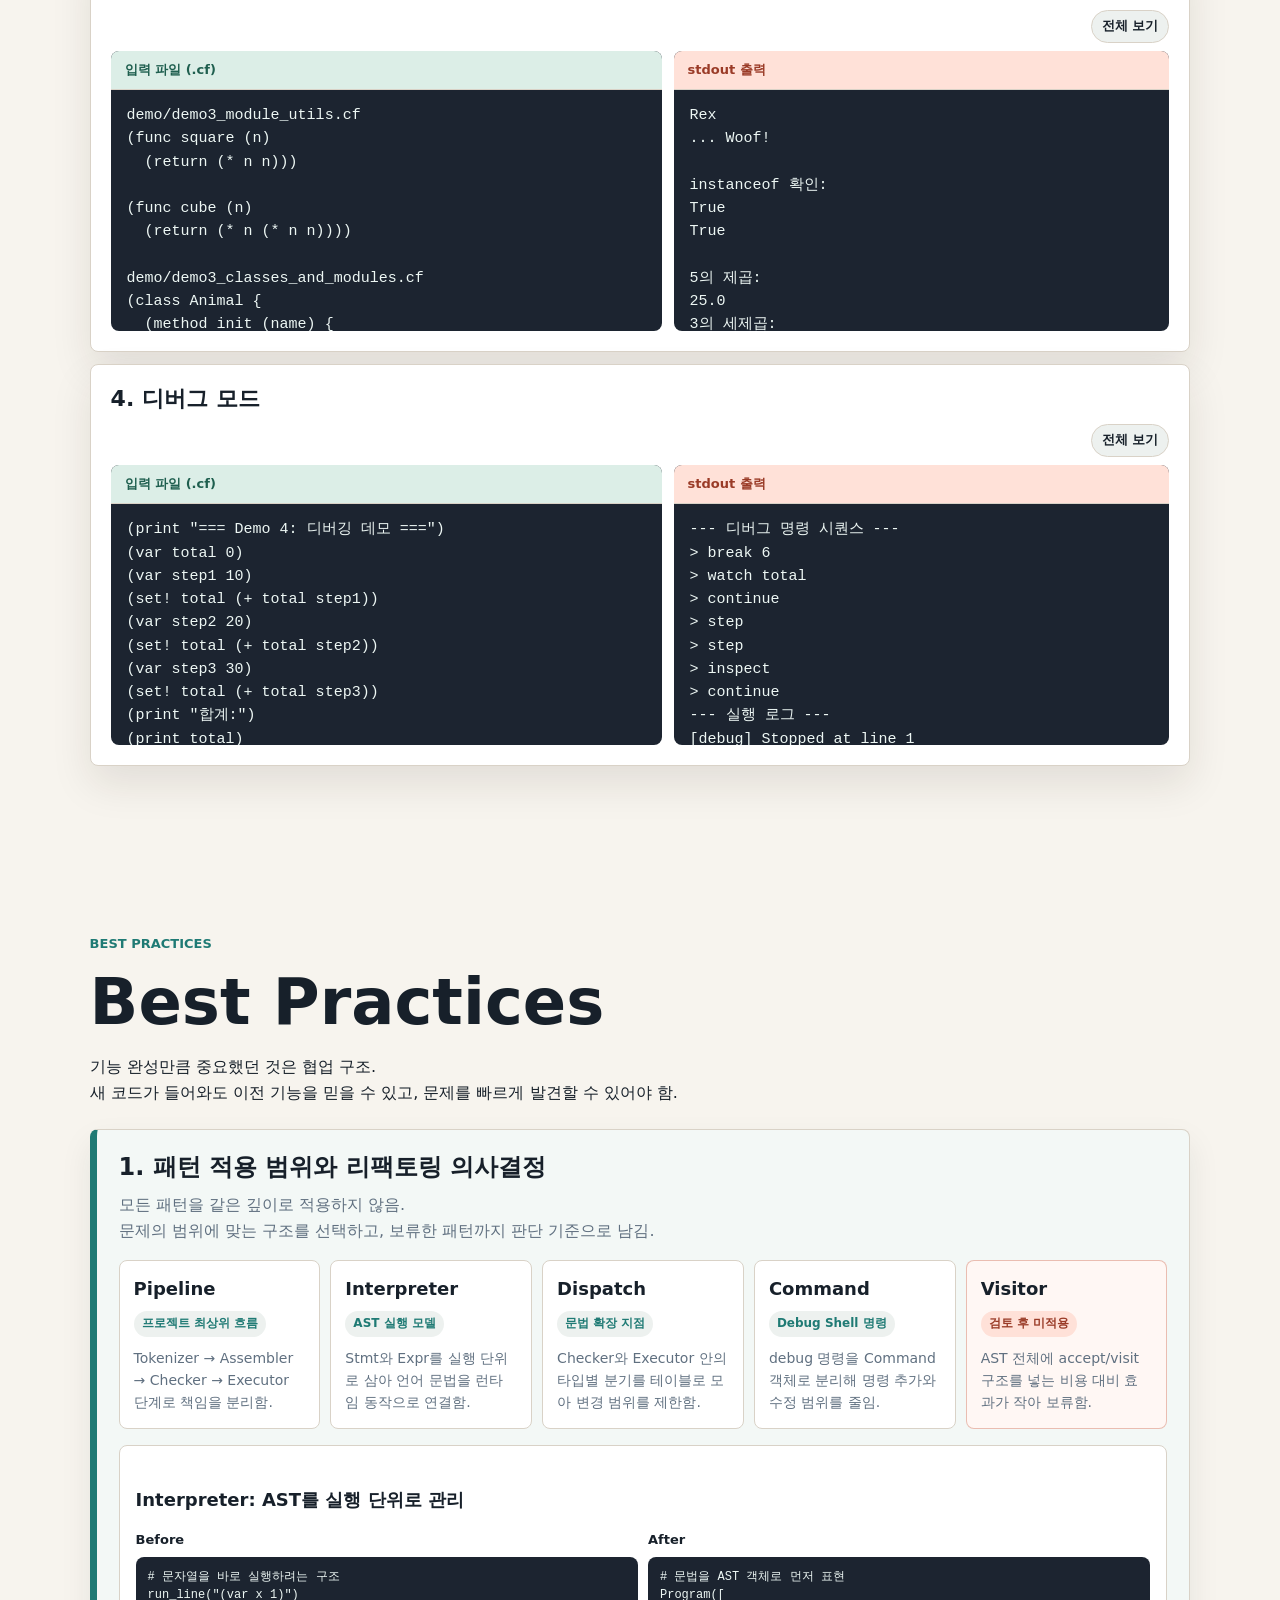
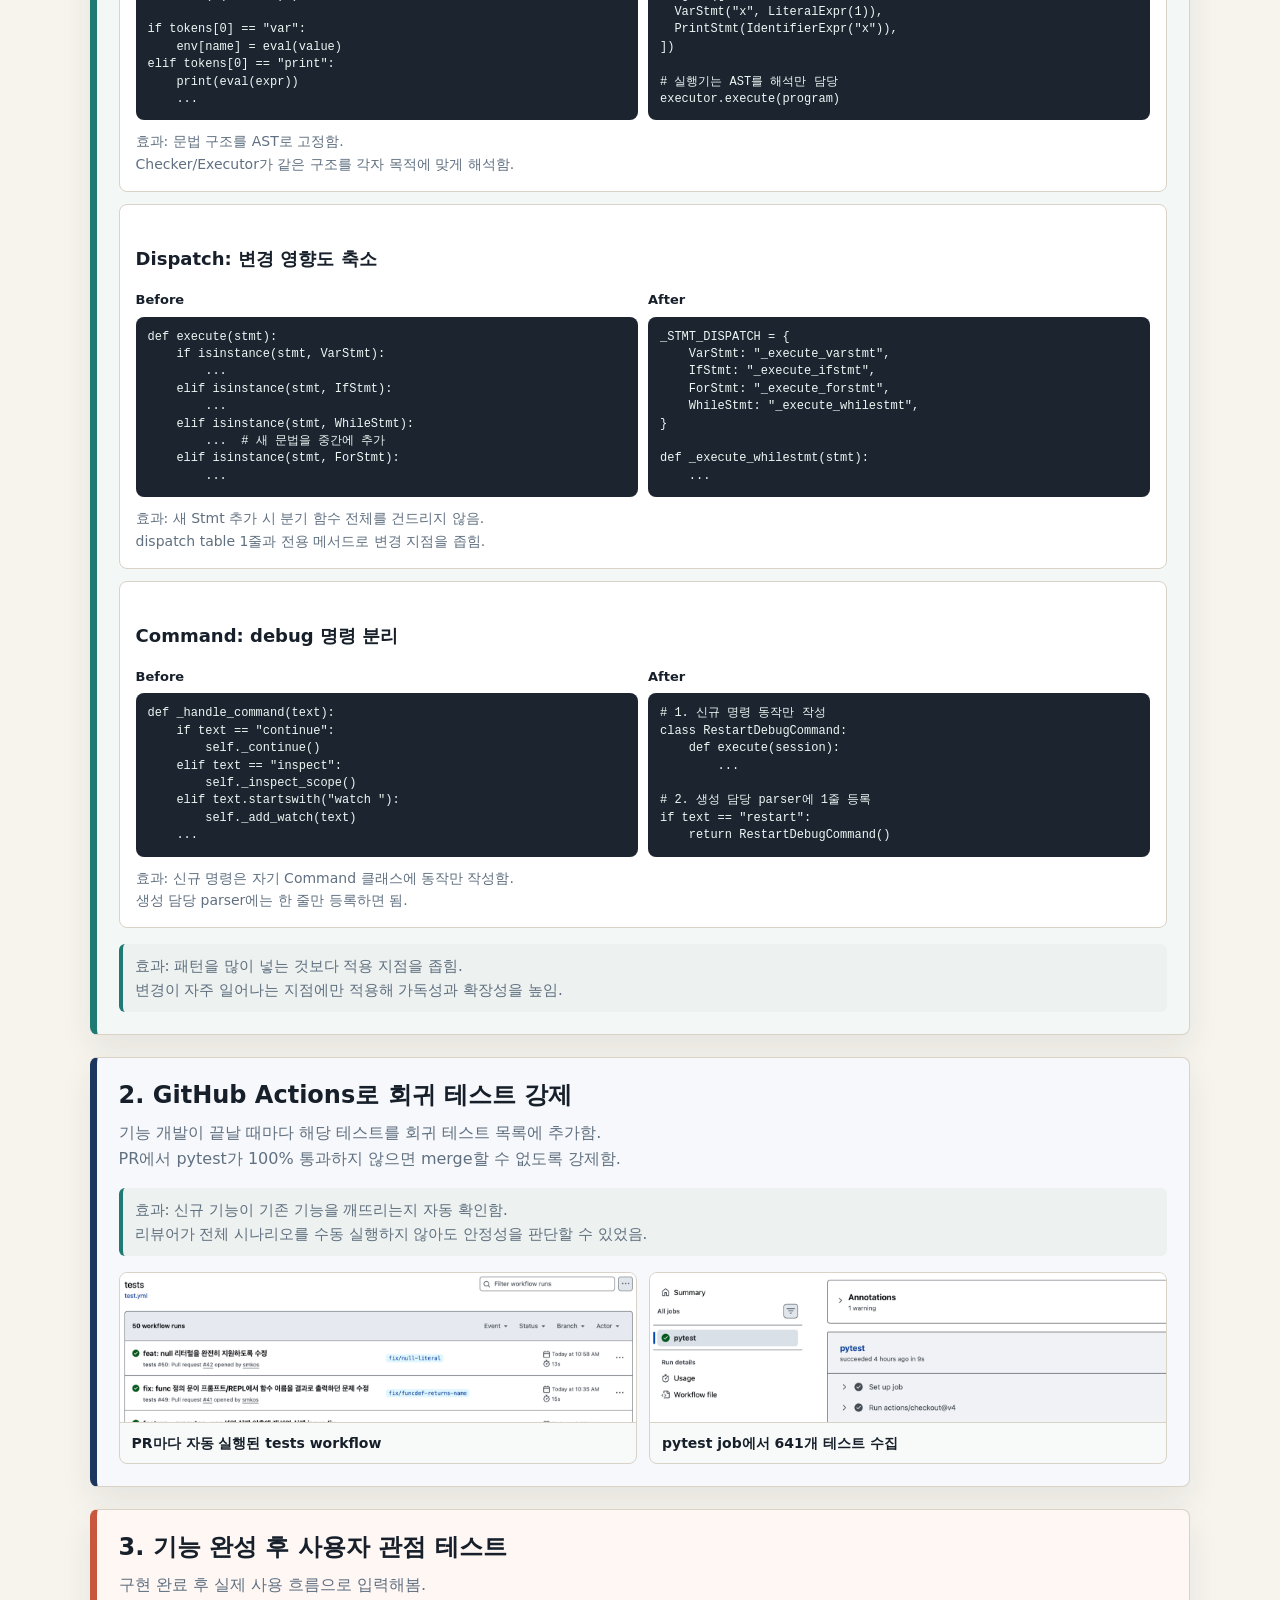
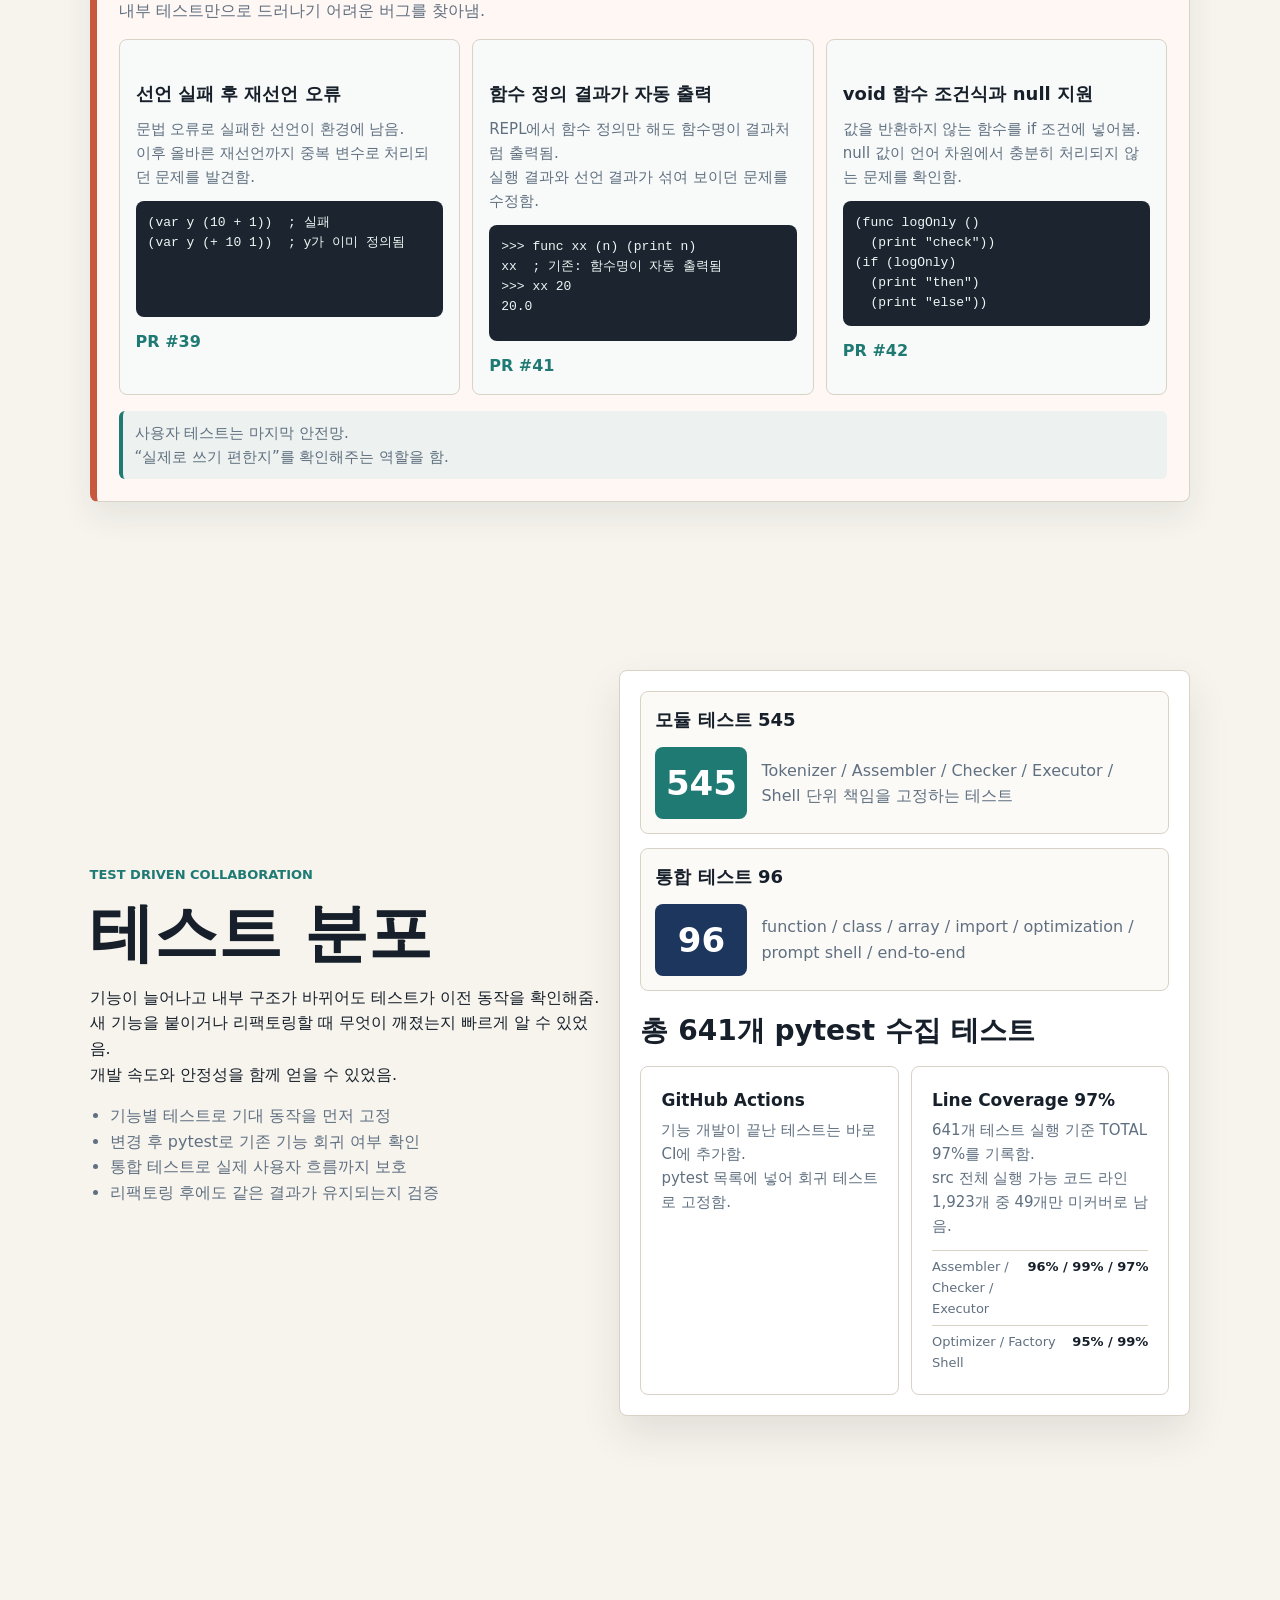
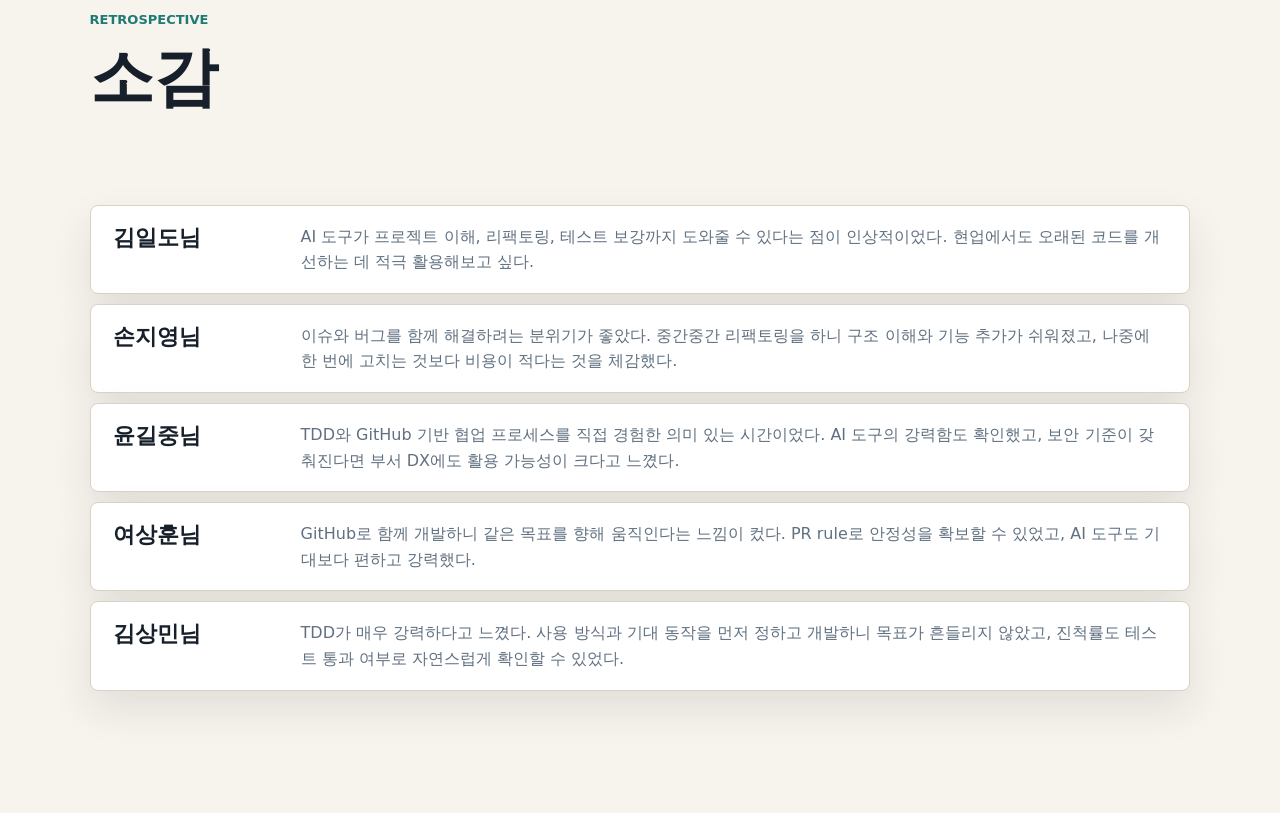
==== commit da763a46: "Shell 모듈 라인 커버리지 보강 및 발표자료 수치 업데이트" ====
--- a/docs/index.html
+++ b/docs/index.html
@@ -489,8 +489,8 @@
                 <figcaption>PR마다 자동 실행된 tests workflow</figcaption>
               </figure>
               <figure>
-                <img src="assets/github-actions-pytest.png" alt="GitHub Actions pytest job succeeded and collected 602 tests">
-                <figcaption>pytest job에서 602개 테스트 수집</figcaption>
+                <img src="assets/github-actions-pytest.png" alt="GitHub Actions pytest job succeeded and collected 641 tests">
+                <figcaption>pytest job에서 641개 테스트 수집</figcaption>
               </figure>
             </div>
           </article>
@@ -553,9 +553,9 @@
         <div class="test-panel">
           <div class="test-groups">
             <section>
-              <h4>모듈 테스트 506</h4>
+              <h4>모듈 테스트 545</h4>
               <div class="summary-total module-total">
-                <strong>506</strong>
+                <strong>545</strong>
                 <span>Tokenizer / Assembler / Checker / Executor / Shell 단위 책임을 고정하는 테스트</span>
               </div>
             </section>
@@ -567,18 +567,18 @@
               </div>
             </section>
           </div>
-          <p class="metric">총 602개 pytest 수집 테스트</p>
+          <p class="metric">총 641개 pytest 수집 테스트</p>
           <div class="quality-grid">
             <article>
               <strong>GitHub Actions</strong>
               <p>기능 개발이 끝난 테스트는 바로 CI에 추가함.<br />pytest 목록에 넣어 회귀 테스트로 고정함.</p>
             </article>
             <article>
-              <strong>Line Coverage 95%</strong>
-              <p>602개 테스트 실행 기준 TOTAL 95%를 기록함.<br />src 전체 실행 가능 코드 라인 1,853개 중 98개만 미커버로 남음.</p>
+              <strong>Line Coverage 97%</strong>
+              <p>641개 테스트 실행 기준 TOTAL 97%를 기록함.<br />src 전체 실행 가능 코드 라인 1,923개 중 49개만 미커버로 남음.</p>
               <ul class="coverage-list">
                 <li><span>Assembler / Checker / Executor</span><strong>96% / 99% / 97%</strong></li>
-                <li><span>Optimizer / Prompt Shell</span><strong>95% / 96%</strong></li>
+                <li><span>Optimizer / Factory Shell</span><strong>95% / 99%</strong></li>
               </ul>
             </article>
           </div>
